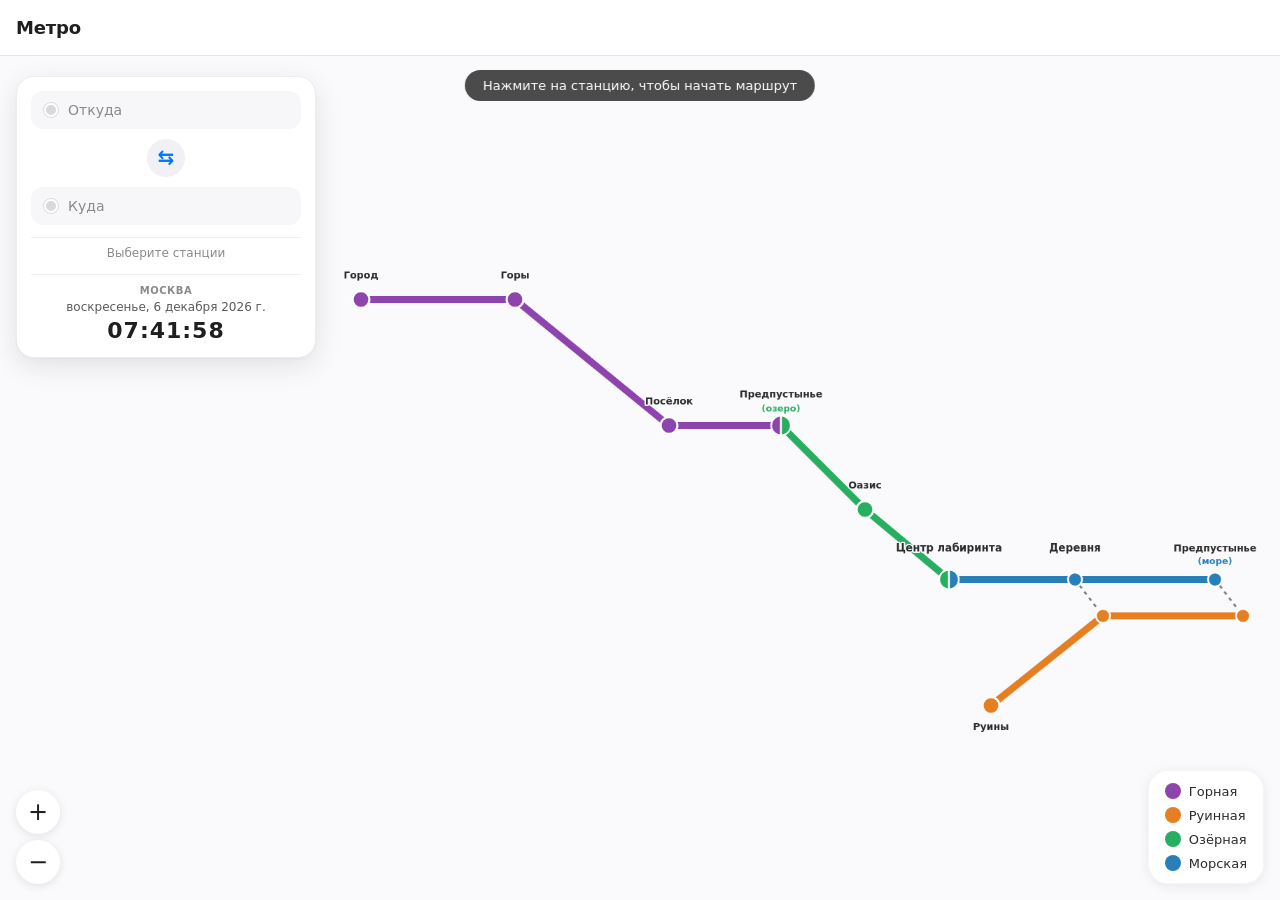
==== index.html @ f595ae78 "Rename metro.html to index.html" ====
<!DOCTYPE html>
<html lang="ru">
<head>
  <meta charset="UTF-8">
  <meta name="viewport" content="width=device-width, initial-scale=1.0, maximum-scale=1.0, user-scalable=no">
  <title>Метро — схема</title>
  <style>
    * {
      box-sizing: border-box;
      margin: 0;
      padding: 0;
      font-family: system-ui, -apple-system, 'Segoe UI', Roboto, 'Helvetica Neue', sans-serif;
    }

    body {
      background: #f2f2f7;
      display: flex;
      justify-content: center;
      align-items: center;
      min-height: 100vh;
      overflow: hidden;
      touch-action: none;
    }

    .app-container {
      width: 100vw;
      height: 100vh;
      display: flex;
      flex-direction: column;
      background: #ffffff;
      position: relative;
      overflow: hidden;
    }

    .top-bar {
      display: flex;
      align-items: center;
      padding: 8px 16px;
      background: #ffffff;
      border-bottom: 1px solid #e5e5e5;
      z-index: 10;
      flex-shrink: 0;
      min-height: 56px;
    }

    .app-title {
      font-weight: 600;
      font-size: 18px;
      color: #1f1f1f;
      letter-spacing: -0.2px;
    }

    .route-panel {
      position: absolute;
      background: #ffffff;
      border: 1px solid #ececf1;
      border-radius: 18px;
      padding: 14px;
      box-shadow: 0 8px 28px rgba(0, 0, 0, 0.1), 0 1px 3px rgba(0, 0, 0, 0.04);
      z-index: 25;
      display: flex;
      flex-direction: column;
      gap: 10px;
      max-height: calc(100vh - 92px);
      overflow-y: auto;
    }

    @media (min-width: 701px) {
      .route-panel {
        top: 76px;
        left: 16px;
        width: 300px;
      }
    }

    @media (max-width: 700px) {
      .route-panel {
        left: 12px;
        right: 12px;
        bottom: 12px;
        width: auto;
        max-height: 65vh;
      }
    }

    .route-field {
      position: relative;
    }

    .route-field-btn {
      width: 100%;
      display: flex;
      align-items: center;
      gap: 10px;
      background: #f7f7fa;
      border: 1.5px solid transparent;
      border-radius: 12px;
      padding: 10px 38px 10px 12px;
      font-size: 14px;
      font-weight: 500;
      color: #1f1f1f;
      cursor: pointer;
      transition: background 0.15s, border-color 0.15s;
      text-align: left;
      font-family: inherit;
      position: relative;
    }

    .route-field-btn:hover {
      background: #f0f0f5;
    }

    .route-field-btn.open {
      border-color: #0077ff;
      background: #ffffff;
    }

    .field-marker {
      width: 14px;
      height: 14px;
      border-radius: 50%;
      flex-shrink: 0;
      border: 2px solid white;
      box-shadow: 0 0 0 1px rgba(0, 0, 0, 0.1);
      transition: background 0.15s;
    }

    .field-marker.empty {
      background: #d8d8dd !important;
    }

    .field-label {
      flex: 1;
      white-space: nowrap;
      overflow: hidden;
      text-overflow: ellipsis;
    }

    .field-label.placeholder {
      color: #8a8a8e;
      font-weight: 400;
    }

    .clear-field-btn {
      position: absolute;
      right: 8px;
      top: 50%;
      transform: translateY(-50%);
      width: 22px;
      height: 22px;
      border-radius: 50%;
      border: none;
      background: rgba(0, 0, 0, 0.06);
      color: #5a5a5e;
      font-size: 14px;
      line-height: 1;
      cursor: pointer;
      display: none;
      align-items: center;
      justify-content: center;
      transition: background 0.15s, color 0.15s;
      font-family: inherit;
      padding: 0;
      font-weight: 500;
    }

    .clear-field-btn.visible {
      display: flex;
    }

    .clear-field-btn:hover {
      background: rgba(0, 0, 0, 0.12);
      color: #1f1f1f;
    }

    .dropdown {
      position: absolute;
      top: calc(100% + 6px);
      left: 0;
      right: 0;
      background: #ffffff;
      border-radius: 14px;
      box-shadow: 0 12px 32px rgba(0, 0, 0, 0.14), 0 2px 6px rgba(0, 0, 0, 0.06);
      border: 1px solid #ececf1;
      max-height: 280px;
      overflow-y: auto;
      z-index: 100;
      padding: 6px;
      display: none;
      animation: dropdownIn 0.15s ease-out;
    }

    .dropdown.open {
      display: block;
    }

    @keyframes dropdownIn {
      from { opacity: 0; transform: translateY(-4px); }
      to   { opacity: 1; transform: translateY(0); }
    }

    .dropdown-item {
      display: flex;
      align-items: center;
      gap: 10px;
      padding: 9px 10px;
      border-radius: 9px;
      cursor: pointer;
      transition: background 0.1s;
      font-size: 14px;
      color: #1f1f1f;
      font-weight: 500;
    }

    .dropdown-item:hover,
    .dropdown-item.focused {
      background: #f0f0f5;
    }

    .dropdown-item.selected {
      background: rgba(0, 119, 255, 0.08);
      color: #0077ff;
    }

    .dropdown-item .item-lines {
      display: flex;
      gap: 3px;
      flex-shrink: 0;
    }

    .dropdown-item .line-dot {
      width: 10px;
      height: 10px;
      border-radius: 50%;
      border: 1.5px solid white;
      box-shadow: 0 0 0 1px rgba(0, 0, 0, 0.08);
    }

    .dropdown-item .item-name {
      flex: 1;
      white-space: nowrap;
      overflow: hidden;
      text-overflow: ellipsis;
    }

    .dropdown-item.disabled {
      opacity: 0.4;
      cursor: not-allowed;
    }

    .dropdown::-webkit-scrollbar {
      width: 6px;
    }
    .dropdown::-webkit-scrollbar-thumb {
      background: #d8d8dd;
      border-radius: 3px;
    }

    .swap-btn {
      align-self: center;
      width: 38px;
      height: 38px;
      border-radius: 50%;
      border: none;
      background: #f0f0f5;
      color: #0077ff;
      font-size: 20px;
      font-weight: 700;
      cursor: pointer;
      display: flex;
      align-items: center;
      justify-content: center;
      transition: background 0.15s, transform 0.2s;
      font-family: inherit;
      line-height: 1;
      padding-bottom: 2px;
    }

    .swap-btn:hover {
      background: #e5e5ec;
    }

    .swap-btn:active {
      transform: rotate(180deg);
    }

    .route-summary {
      font-size: 12px;
      color: #8a8a8e;
      text-align: center;
      padding-top: 8px;
      border-top: 1px solid #f0f0f0;
      margin-top: 2px;
      font-weight: 500;
    }

    .moscow-time {
      margin-top: 4px;
      padding-top: 10px;
      border-top: 1px solid #f0f0f0;
      display: flex;
      flex-direction: column;
      gap: 4px;
      text-align: center;
    }

    .moscow-time-label {
      font-size: 10px;
      color: #8a8a8e;
      text-transform: uppercase;
      letter-spacing: 0.5px;
      font-weight: 600;
    }

    .moscow-time-date {
      font-size: 12px;
      color: #5a5a5e;
      font-weight: 500;
    }

    .moscow-time-clock {
      font-size: 22px;
      font-weight: 700;
      color: #1f1f1f;
      font-variant-numeric: tabular-nums;
      letter-spacing: 1px;
      font-feature-settings: "tnum";
    }

    .route-timing {
      margin-top: 4px;
      padding-top: 10px;
      border-top: 1px solid #f0f0f0;
      display: none;
      flex-direction: column;
      gap: 8px;
    }

    .route-timing.visible {
      display: flex;
    }

    .timing-row {
      display: flex;
      justify-content: space-between;
      align-items: baseline;
      gap: 8px;
    }

    .timing-label {
      font-size: 11px;
      color: #8a8a8e;
      font-weight: 600;
      text-transform: uppercase;
      letter-spacing: 0.3px;
      flex-shrink: 0;
    }

    .timing-value {
      font-size: 16px;
      font-weight: 700;
      color: #1f1f1f;
      font-variant-numeric: tabular-nums;
      text-align: right;
    }

    .timing-value .day-badge {
      display: inline-block;
      font-size: 11px;
      font-weight: 700;
      color: #0077ff;
      background: rgba(0, 119, 255, 0.1);
      border-radius: 6px;
      padding: 1px 5px;
      margin-right: 5px;
      text-transform: uppercase;
      letter-spacing: 0.3px;
      vertical-align: 2px;
    }

    .timing-durations {
      display: flex;
      gap: 6px;
      margin-top: 2px;
    }

    .timing-duration {
      flex: 1;
      font-size: 12px;
      font-weight: 700;
      color: #0077ff;
      text-align: center;
      padding: 7px 6px;
      background: rgba(0, 119, 255, 0.08);
      border-radius: 10px;
      line-height: 1.2;
    }

    .timing-duration .duration-label {
      display: block;
      font-size: 9px;
      font-weight: 600;
      color: #5a5a5e;
      text-transform: uppercase;
      letter-spacing: 0.3px;
      margin-bottom: 2px;
    }

    .timing-duration.wait {
      background: rgba(230, 126, 34, 0.1);
      color: #d35400;
    }

    .timing-note {
      font-size: 11px;
      color: #8a8a8e;
      text-align: center;
      line-height: 1.4;
    }

    .timing-note.warn {
      color: #c0392b;
    }

    /* ================= ДЕТАЛИ МАРШРУТА ================= */
    .route-details {
      margin-top: 6px;
      border-top: 1px solid #f0f0f0;
      padding-top: 8px;
    }

    .route-details-toggle {
      width: 100%;
      background: none;
      border: none;
      display: flex;
      justify-content: space-between;
      align-items: center;
      padding: 6px 2px;
      font-size: 12px;
      font-weight: 600;
      color: #0077ff;
      cursor: pointer;
      font-family: inherit;
      transition: color 0.15s;
    }

    .route-details-toggle:hover {
      color: #0056b3;
    }

    .route-details-toggle .details-arrow {
      font-size: 10px;
      transition: transform 0.2s;
      color: #8a8a8e;
    }

    .route-details.open .route-details-toggle .details-arrow {
      transform: rotate(180deg);
    }

    .route-details-body {
      display: none;
      flex-direction: column;
      gap: 0;
      padding: 8px 0 2px 0;
    }

    .route-details.open .route-details-body {
      display: flex;
    }

    .detail-stop {
      display: flex;
      align-items: flex-start;
      gap: 10px;
      padding: 8px 0;
      position: relative;
    }

    .detail-stop:not(:last-child)::before {
      content: '';
      position: absolute;
      left: 10px;
      top: 28px;
      bottom: -8px;
      width: 3px;
      background: #e5e5e5;
      border-radius: 2px;
    }

    .detail-stop.seg-purple:not(:last-child)::before { background: #8e44ad; }
    .detail-stop.seg-orange:not(:last-child)::before { background: #e67e22; }
    .detail-stop.seg-green:not(:last-child)::before  { background: #27ae60; }
    .detail-stop.seg-blue:not(:last-child)::before   { background: #2980b9; }

    .detail-dot {
      width: 22px;
      height: 22px;
      border-radius: 50%;
      flex-shrink: 0;
      background: #ffffff;
      border: 4px solid #8a8a8e;
      box-sizing: border-box;
      z-index: 1;
      position: relative;
    }

    .detail-stop.kind-start .detail-dot {
      border-color: var(--dot-color);
      box-shadow: 0 0 0 3px color-mix(in srgb, var(--dot-color) 20%, transparent);
    }

    .detail-stop.kind-end .detail-dot {
      border-color: var(--dot-color);
      box-shadow: 0 0 0 3px color-mix(in srgb, var(--dot-color) 20%, transparent);
    }

    .detail-stop.kind-transfer .detail-dot {
      border: none;
      background: linear-gradient(
        to bottom,
        var(--top-color) 0%,
        var(--top-color) 50%,
        var(--bottom-color) 50%,
        var(--bottom-color) 100%
      );
      box-shadow: 0 0 0 2px #ffffff, 0 0 0 3px rgba(0, 0, 0, 0.08);
    }

    .detail-content {
      flex: 1;
      min-width: 0;
      padding-top: 1px;
    }

    .detail-station-name {
      font-size: 13px;
      font-weight: 700;
      color: #1f1f1f;
      margin-bottom: 2px;
      line-height: 1.2;
    }

    .detail-action {
      font-size: 11px;
      color: #5a5a5e;
      font-weight: 500;
      line-height: 1.3;
      margin-bottom: 2px;
    }

    .detail-action .line-dot-inline {
      display: inline-block;
      width: 8px;
      height: 8px;
      border-radius: 50%;
      vertical-align: middle;
      margin: 0 2px 1px 2px;
    }

    .detail-time {
      font-size: 12px;
      color: #0077ff;
      font-weight: 700;
      font-variant-numeric: tabular-nums;
      margin-top: 2px;
    }

    .detail-time .day-badge {
      display: inline-block;
      font-size: 10px;
      font-weight: 700;
      color: #0077ff;
      background: rgba(0, 119, 255, 0.1);
      border-radius: 5px;
      padding: 0px 4px;
      margin-right: 4px;
      text-transform: uppercase;
      letter-spacing: 0.3px;
      vertical-align: 1px;
    }

    .map-viewport {
      flex: 1;
      overflow: hidden;
      position: relative;
      background: #fafafc;
      cursor: grab;
      touch-action: none;
    }

    .map-viewport:active {
      cursor: grabbing;
    }

    .map-content {
      transform-origin: 0 0;
      will-change: transform;
      position: relative;
      width: 1500px;
      height: 950px;
    }

    svg {
      display: block;
      width: 100%;
      height: 100%;
      background: #fafafc;
    }

    #metroSvg.route-active .dim-target {
      opacity: 0.15;
      transition: opacity 0.25s ease;
    }

    #metroSvg.route-active .active {
      opacity: 1 !important;
      transition: opacity 0.25s ease;
    }

    .line-segment {
      transition: opacity 0.25s ease;
    }

    .station {
      cursor: pointer;
      transition: opacity 0.25s ease;
    }

    .station:hover .station-circle {
      filter: brightness(0.85) drop-shadow(0 0 4px rgba(0,0,0,0.3));
    }

    .station:hover .pill-half {
      filter: brightness(0.9) drop-shadow(0 0 4px rgba(0,0,0,0.3));
    }

    .station.selected .station-circle {
      filter: drop-shadow(0 0 5px rgba(0,0,0,0.5));
    }

    .station-label {
      font-size: 14px;
      font-weight: 600;
      fill: #2c2c2c;
      pointer-events: none;
      user-select: none;
      text-anchor: middle;
      paint-order: stroke;
      stroke: #fafafc;
      stroke-width: 4px;
      stroke-linecap: round;
      stroke-linejoin: round;
      font-family: system-ui, -apple-system, 'Segoe UI', Roboto, sans-serif;
      transition: opacity 0.25s ease;
    }

    .route-bubble {
      pointer-events: none;
      opacity: 0;
      transition: opacity 0.25s ease;
    }

    .route-bubble.visible {
      opacity: 1;
    }

    .route-bubble .bubble-body {
      fill: #1f1f1f;
      stroke: white;
      stroke-width: 2;
      filter: drop-shadow(0 2px 6px rgba(0,0,0,0.25));
    }

    .route-bubble .bubble-text {
      fill: #ffffff;
      font-size: 14px;
      font-weight: 600;
      text-anchor: middle;
      dominant-baseline: middle;
      font-family: system-ui, -apple-system, 'Segoe UI', Roboto, sans-serif;
      letter-spacing: 0.2px;
    }

    .legend {
      position: absolute;
      bottom: 16px;
      right: 16px;
      background: rgba(255, 255, 255, 0.94);
      backdrop-filter: blur(8px);
      padding: 12px 16px;
      border-radius: 20px;
      box-shadow: 0 2px 12px rgba(0, 0, 0, 0.08);
      display: flex;
      flex-direction: column;
      gap: 8px;
      font-size: 13px;
      z-index: 20;
      pointer-events: none;
      border: 1px solid rgba(0, 0, 0, 0.04);
    }

    @media (max-width: 700px) {
      .legend {
        bottom: 16px;
        right: 12px;
        font-size: 11px;
        padding: 10px 12px;
        opacity: 0.85;
      }
      .legend-dot { width: 12px; height: 12px; }
    }

    .legend-item {
      display: flex;
      align-items: center;
      gap: 8px;
      font-weight: 500;
      color: #2c2c2c;
    }

    .legend-dot {
      width: 16px;
      height: 16px;
      border-radius: 50%;
      flex-shrink: 0;
      box-shadow: 0 0 0 2px white;
    }

    .zoom-controls {
      position: absolute;
      bottom: 16px;
      left: 16px;
      display: flex;
      flex-direction: column;
      gap: 6px;
      z-index: 20;
    }

    @media (max-width: 700px) {
      .zoom-controls {
        bottom: 16px;
        left: 12px;
      }
    }

    .zoom-btn {
      width: 44px;
      height: 44px;
      border-radius: 50%;
      background: white;
      border: none;
      box-shadow: 0 2px 10px rgba(0, 0, 0, 0.1);
      font-size: 24px;
      font-weight: 300;
      color: #1f1f1f;
      display: flex;
      align-items: center;
      justify-content: center;
      cursor: pointer;
      transition: background 0.15s;
      user-select: none;
      line-height: 1;
    }

    .zoom-btn:hover { background: #f5f5f5; }
    .zoom-btn:active { background: #e8e8e8; }

    .hint {
      position: absolute;
      top: 70px;
      left: 50%;
      transform: translateX(-50%);
      background: rgba(0, 0, 0, 0.7);
      color: white;
      padding: 8px 18px;
      border-radius: 30px;
      font-size: 13px;
      z-index: 30;
      pointer-events: none;
      backdrop-filter: blur(4px);
      transition: opacity 0.4s;
      white-space: nowrap;
    }

    @media (max-width: 700px) {
      .app-title { font-size: 16px; }
      .zoom-btn { width: 40px; height: 40px; font-size: 22px; }
      .route-field-btn { font-size: 14px; padding: 11px 36px 11px 12px; }
    }
  </style>
</head>
<body>
<div class="app-container">
  <div class="top-bar">
    <div class="app-title">Метро</div>
  </div>

  <div class="map-viewport" id="viewport">
    <div class="map-content" id="mapContent">
      <svg viewBox="0 0 1500 950" preserveAspectRatio="xMidYMid meet" id="metroSvg">
        <rect width="1500" height="950" fill="#fafafc" class="dim-target" />

        <!-- ФИОЛЕТОВАЯ -->
        <line class="line-segment dim-target" data-line="purple" data-from="gorod" data-to="gory"
              id="seg-purple-gorod-gory" x1="180" y1="220" x2="400" y2="220"
              stroke="#8e44ad" stroke-width="10" stroke-linecap="round" />
        <line class="line-segment dim-target" data-line="purple" data-from="gory" data-to="poselok"
              id="seg-purple-gory-poselok" x1="400" y1="220" x2="620" y2="400"
              stroke="#8e44ad" stroke-width="10" stroke-linecap="round" />
        <line class="line-segment dim-target" data-line="purple" data-from="poselok" data-to="predpustynye_ozero"
              id="seg-purple-poselok-predpustynye_ozero" x1="620" y1="400" x2="780" y2="400"
              stroke="#8e44ad" stroke-width="10" stroke-linecap="round" />

        <!-- ЗЕЛЁНАЯ -->
        <line class="line-segment dim-target" data-line="green" data-from="predpustynye_ozero" data-to="oazis"
              id="seg-green-predpustynye_ozero-oazis" x1="780" y1="400" x2="900" y2="520"
              stroke="#27ae60" stroke-width="10" stroke-linecap="round" />
        <line class="line-segment dim-target" data-line="green" data-from="oazis" data-to="centr_labirinta"
              id="seg-green-oazis-centr_labirinta" x1="900" y1="520" x2="1020" y2="620"
              stroke="#27ae60" stroke-width="10" stroke-linecap="round" />

        <!-- СИНЯЯ -->
        <line class="line-segment dim-target" data-line="blue" data-from="centr_labirinta" data-to="derevnya"
              id="seg-blue-centr_labirinta-derevnya" x1="1020" y1="620" x2="1200" y2="620"
              stroke="#2980b9" stroke-width="10" stroke-linecap="round" />
        <line class="line-segment dim-target" data-line="blue" data-from="derevnya" data-to="predpustynye_more"
              id="seg-blue-derevnya-predpustynye_more" x1="1200" y1="620" x2="1400" y2="620"
              stroke="#2980b9" stroke-width="10" stroke-linecap="round" />

        <!-- ОРАНЖЕВАЯ -->
        <line class="line-segment dim-target" data-line="orange" data-from="predpustynye_more" data-to="derevnya"
              id="seg-orange-predpustynye_more-derevnya" x1="1440" y1="672" x2="1240" y2="672"
              stroke="#e67e22" stroke-width="10" stroke-linecap="round" />
        <line class="line-segment dim-target" data-line="orange" data-from="derevnya" data-to="ruiny"
              id="seg-orange-derevnya-ruiny" x1="1240" y1="672" x2="1080" y2="800"
              stroke="#e67e22" stroke-width="10" stroke-linecap="round" />

        <line id="transfer-more" class="dim-target" x1="1400" y1="620" x2="1440" y2="672"
              stroke="#7f7f8a" stroke-width="3" stroke-dasharray="5 6" />
        <line id="transfer-derevnya" class="dim-target" x1="1200" y1="620" x2="1240" y2="672"
              stroke="#7f7f8a" stroke-width="3" stroke-dasharray="5 6" />

        <!-- СТАНЦИИ -->
        <g class="station dim-target" data-id="gorod" data-name="Город" data-lines="purple">
          <circle cx="180" cy="220" r="12" fill="#8e44ad" stroke="white" stroke-width="3" class="station-circle" />
          <text x="180" y="190" class="station-label">Город</text>
        </g>
        <g class="station dim-target" data-id="gory" data-name="Горы" data-lines="purple">
          <circle cx="400" cy="220" r="12" fill="#8e44ad" stroke="white" stroke-width="3" class="station-circle" />
          <text x="400" y="190" class="station-label">Горы</text>
        </g>
        <g class="station dim-target" data-id="poselok" data-name="Посёлок" data-lines="purple">
          <circle cx="620" cy="400" r="12" fill="#8e44ad" stroke="white" stroke-width="3" class="station-circle" />
          <text x="620" y="370" class="station-label">Посёлок</text>
        </g>
        <g class="station dim-target" data-id="oazis" data-name="Оазис" data-lines="green">
          <circle cx="900" cy="520" r="12" fill="#27ae60" stroke="white" stroke-width="3" class="station-circle" />
          <text x="900" y="490" class="station-label">Оазис</text>
        </g>
        <g class="station dim-target" data-id="ruiny" data-name="Руины" data-lines="orange">
          <circle cx="1080" cy="800" r="12" fill="#e67e22" stroke="white" stroke-width="3" class="station-circle" />
          <text x="1080" y="835" class="station-label">Руины</text>
        </g>

        <g class="station dim-target" data-id="predpustynye_more" data-name="Предпустынье (море)" data-lines="orange,blue">
          <circle cx="1400" cy="620" r="10" fill="#2980b9" stroke="white" stroke-width="2.5" class="station-circle" />
          <circle cx="1440" cy="672" r="10" fill="#e67e22" stroke="white" stroke-width="2.5" class="station-circle" />
          <text x="1400" y="580" class="station-label" style="font-weight:700; font-size:14px;">Предпустынье</text>
          <text x="1400" y="598" class="station-label" style="font-weight:700; font-size:13px; fill:#2980b9;">(море)</text>
        </g>

        <g class="station dim-target" data-id="derevnya" data-name="Деревня" data-lines="orange,blue">
          <circle cx="1200" cy="620" r="10" fill="#2980b9" stroke="white" stroke-width="2.5" class="station-circle" />
          <circle cx="1240" cy="672" r="10" fill="#e67e22" stroke="white" stroke-width="2.5" class="station-circle" />
          <text x="1200" y="580" class="station-label" style="font-weight:700; font-size:15px;">Деревня</text>
        </g>

        <g class="station dim-target" data-id="predpustynye_ozero" data-name="Предпустынье (озеро)" data-lines="purple,green">
          <path d="M 780,386 A 14,14 0 0 0 780,414 Z"
                fill="#8e44ad" stroke="white" stroke-width="2.5" class="pill-half" stroke-linejoin="round" />
          <path d="M 780,386 A 14,14 0 0 1 780,414 Z"
                fill="#27ae60" stroke="white" stroke-width="2.5" class="pill-half" stroke-linejoin="round" />
          <line x1="780" y1="386" x2="780" y2="414" stroke="white" stroke-width="2" />
          <text x="780" y="360" class="station-label" style="font-weight:700; font-size:14px;">Предпустынье</text>
          <text x="780" y="380" class="station-label" style="font-weight:700; font-size:13px; fill:#27ae60;">(озеро)</text>
        </g>

        <g class="station dim-target" data-id="centr_labirinta" data-name="Центр лабиринта" data-lines="green,blue">
          <path d="M 1020,606 A 14,14 0 0 0 1020,634 Z"
                fill="#27ae60" stroke="white" stroke-width="2.5" class="pill-half" stroke-linejoin="round" />
          <path d="M 1020,606 A 14,14 0 0 1 1020,634 Z"
                fill="#2980b9" stroke="white" stroke-width="2.5" class="pill-half" stroke-linejoin="round" />
          <line x1="1020" y1="606" x2="1020" y2="634" stroke="white" stroke-width="2" />
          <text x="1020" y="580" class="station-label" style="font-weight:700; font-size:15px;">Центр лабиринта</text>
        </g>

        <g id="bubbleLayer"></g>
      </svg>
    </div>
  </div>

  <div class="route-panel" id="routePanel">
    <div class="route-field">
      <button type="button" class="route-field-btn" id="fromBtn">
        <span class="field-marker empty" id="fromMarker"></span>
        <span class="field-label placeholder" id="fromLabel">Откуда</span>
      </button>
      <button class="clear-field-btn" id="fromClear" aria-label="Очистить">×</button>
      <div class="dropdown" id="fromDropdown"></div>
    </div>

    <button class="swap-btn" id="swapBtn" title="Поменять направление">⇆</button>

    <div class="route-field">
      <button type="button" class="route-field-btn" id="toBtn">
        <span class="field-marker empty" id="toMarker"></span>
        <span class="field-label placeholder" id="toLabel">Куда</span>
      </button>
      <button class="clear-field-btn" id="toClear" aria-label="Очистить">×</button>
      <div class="dropdown" id="toDropdown"></div>
    </div>

    <div class="route-summary" id="routeSummary">Выберите станции</div>

    <div class="moscow-time" id="moscowTime">
      <div class="moscow-time-label">Москва</div>
      <div class="moscow-time-date" id="moscowDate">—</div>
      <div class="moscow-time-clock" id="moscowClock">--:--:--</div>
    </div>

    <div class="route-timing" id="routeTiming">
      <div class="timing-row">
        <span class="timing-label">Отправление</span>
        <span class="timing-value" id="departureTime">—</span>
      </div>
      <div class="timing-row">
        <span class="timing-label">Прибытие</span>
        <span class="timing-value" id="arrivalTime">—</span>
      </div>
      <div class="timing-durations">
        <div class="timing-duration wait" id="waitDuration">
          <span class="duration-label">До отправления</span>
          —
        </div>
        <div class="timing-duration" id="routeDuration">
          <span class="duration-label">В пути</span>
          —
        </div>
      </div>
      <div class="timing-note" id="timingNote"></div>

      <div class="route-details" id="routeDetails">
        <button type="button" class="route-details-toggle" id="routeDetailsToggle">
          <span>Детали маршрута</span>
          <span class="details-arrow">▼</span>
        </button>
        <div class="route-details-body" id="routeDetailsBody"></div>
      </div>
    </div>
  </div>

  <div class="legend">
    <div class="legend-item"><span class="legend-dot" style="background:#8e44ad;"></span> Горная</div>
    <div class="legend-item"><span class="legend-dot" style="background:#e67e22;"></span> Руинная</div>
    <div class="legend-item"><span class="legend-dot" style="background:#27ae60;"></span> Озёрная</div>
    <div class="legend-item"><span class="legend-dot" style="background:#2980b9;"></span> Морская</div>
  </div>

  <div class="zoom-controls">
    <button class="zoom-btn" id="zoomIn">+</button>
    <button class="zoom-btn" id="zoomOut">−</button>
  </div>

  <div class="hint" id="hint">Нажмите на станцию, чтобы начать маршрут</div>
</div>

<script>
  (function() {
    const stationsData = [
      { id: 'gorod',               name: 'Город',                 x: 180,  y: 220, lines: ['purple'] },
      { id: 'gory',                name: 'Горы',                  x: 400,  y: 220, lines: ['purple'] },
      { id: 'poselok',             name: 'Посёлок',               x: 620,  y: 400, lines: ['purple'] },
      { id: 'predpustynye_ozero',  name: 'Предпустынье (озеро)',  x: 780,  y: 400, lines: ['purple', 'green'] },
      { id: 'predpustynye_more',   name: 'Предпустынье (море)',   x: 1400, y: 646, lines: ['orange', 'blue'] },
      { id: 'derevnya',            name: 'Деревня',               x: 1200, y: 646, lines: ['orange', 'blue'] },
      { id: 'ruiny',               name: 'Руины',                 x: 1080, y: 800, lines: ['orange'] },
      { id: 'oazis',               name: 'Оазис',                 x: 900,  y: 520, lines: ['green'] },
      { id: 'centr_labirinta',     name: 'Центр лабиринта',       x: 1020, y: 620, lines: ['green', 'blue'] }
    ];

    const LINE_COLORS = {
      purple: '#8e44ad',
      orange: '#e67e22',
      green:  '#27ae60',
      blue:   '#2980b9'
    };

    const LINE_NAMES = {
      purple: { accusative: 'Горную', genitive: 'Горной', nominative: 'Горная' },
      orange: { accusative: 'Руинную', genitive: 'Руинной', nominative: 'Руинная' },
      green:  { accusative: 'Озёрную', genitive: 'Озёрной', nominative: 'Озёрная' },
      blue:   { accusative: 'Морскую', genitive: 'Морской', nominative: 'Морская' }
    };

    const lines = {
      purple: ['gorod', 'gory', 'poselok', 'predpustynye_ozero'],
      orange: ['predpustynye_more', 'derevnya', 'ruiny'],
      green:  ['predpustynye_ozero', 'oazis', 'centr_labirinta'],
      blue:   ['centr_labirinta', 'derevnya', 'predpustynye_more']
    };

    const graph = {};
    stationsData.forEach(s => { graph[s.id] = new Set(); });
    for (const line in lines) {
      const seq = lines[line];
      for (let i = 0; i < seq.length - 1; i++) {
        graph[seq[i]].add(seq[i+1]);
        graph[seq[i+1]].add(seq[i]);
      }
    }

    function hhmmToMinutes(hhmm) {
      const [h, m] = hhmm.split(':').map(Number);
      return h * 60 + m;
    }

    const DAY_NAMES_FULL = ['Понедельник', 'Вторник', 'Среда', 'Четверг', 'Пятница', 'Суббота', 'Воскресенье'];
    const DAY_NAMES_SHORT = ['Пн', 'Вт', 'Ср', 'Чт', 'Пт', 'Сб', 'Вс'];

    const purpleTrips = [
      { line: 'purple', days: null, stops: [
        { station: 'gorod', arrive: null, depart: hhmmToMinutes('08:00') },
        { station: 'gory', arrive: hhmmToMinutes('08:45'), depart: hhmmToMinutes('09:15') },
        { station: 'poselok', arrive: hhmmToMinutes('10:00'), depart: hhmmToMinutes('10:15') },
        { station: 'predpustynye_ozero', arrive: hhmmToMinutes('11:00'), depart: null }
      ]},
      { line: 'purple', days: null, stops: [
        { station: 'gorod', arrive: null, depart: hhmmToMinutes('16:00') },
        { station: 'gory', arrive: hhmmToMinutes('16:45'), depart: hhmmToMinutes('17:15') },
        { station: 'poselok', arrive: hhmmToMinutes('18:00'), depart: hhmmToMinutes('18:15') },
        { station: 'predpustynye_ozero', arrive: hhmmToMinutes('19:00'), depart: null }
      ]},
      { line: 'purple', days: null, stops: [
        { station: 'predpustynye_ozero', arrive: null, depart: hhmmToMinutes('12:00') },
        { station: 'poselok', arrive: hhmmToMinutes('12:45'), depart: hhmmToMinutes('13:00') },
        { station: 'gory', arrive: hhmmToMinutes('13:45'), depart: hhmmToMinutes('14:15') },
        { station: 'gorod', arrive: hhmmToMinutes('15:00'), depart: null }
      ]},
      { line: 'purple', days: null, stops: [
        { station: 'predpustynye_ozero', arrive: null, depart: hhmmToMinutes('20:00') },
        { station: 'poselok', arrive: hhmmToMinutes('20:45'), depart: hhmmToMinutes('21:00') },
        { station: 'gory', arrive: hhmmToMinutes('21:45'), depart: hhmmToMinutes('22:15') },
        { station: 'gorod', arrive: hhmmToMinutes('23:00'), depart: null }
      ]}
    ];

    const orangeTrips = [
      { line: 'orange', days: null, stops: [
        { station: 'predpustynye_more', arrive: null, depart: hhmmToMinutes('08:00') },
        { station: 'derevnya', arrive: hhmmToMinutes('10:00'), depart: hhmmToMinutes('11:00') },
        { station: 'ruiny', arrive: hhmmToMinutes('12:00'), depart: null }
      ]},
      { line: 'orange', days: null, stops: [
        { station: 'predpustynye_more', arrive: null, depart: hhmmToMinutes('17:00') },
        { station: 'derevnya', arrive: hhmmToMinutes('19:00'), depart: hhmmToMinutes('20:00') },
        { station: 'ruiny', arrive: hhmmToMinutes('21:00'), depart: null }
      ]},
      { line: 'orange', days: null, stops: [
        { station: 'ruiny', arrive: null, depart: hhmmToMinutes('12:10') },
        { station: 'derevnya', arrive: hhmmToMinutes('13:10'), depart: hhmmToMinutes('14:10') },
        { station: 'predpustynye_more', arrive: hhmmToMinutes('16:10'), depart: null }
      ]},
      { line: 'orange', days: null, stops: [
        { station: 'ruiny', arrive: null, depart: hhmmToMinutes('21:10') },
        { station: 'derevnya', arrive: hhmmToMinutes('22:10'), depart: hhmmToMinutes('23:10') },
        { station: 'predpustynye_more', arrive: hhmmToMinutes('01:10') + 1440, depart: null }
      ]}
    ];

    const greenTrips = [
      { line: 'green', days: [0, 2, 4], stops: [
        { station: 'predpustynye_ozero', arrive: null, depart: hhmmToMinutes('06:00') },
        { station: 'oazis', arrive: hhmmToMinutes('08:00'), depart: hhmmToMinutes('09:00') },
        { station: 'centr_labirinta', arrive: hhmmToMinutes('18:00'), depart: null }
      ]},
      { line: 'green', days: [1, 3, 5], stops: [
        { station: 'centr_labirinta', arrive: null, depart: hhmmToMinutes('03:30') },
        { station: 'oazis', arrive: hhmmToMinutes('12:30'), depart: hhmmToMinutes('13:30') },
        { station: 'predpustynye_ozero', arrive: hhmmToMinutes('15:30'), depart: null }
      ]}
    ];

    const blueTrips = [
      { line: 'blue', days: [0, 2, 4], stops: [
        { station: 'predpustynye_more', arrive: null, depart: hhmmToMinutes('06:00') },
        { station: 'derevnya', arrive: hhmmToMinutes('08:00'), depart: hhmmToMinutes('09:00') },
        { station: 'centr_labirinta', arrive: hhmmToMinutes('18:00'), depart: null }
      ]},
      { line: 'blue', days: [1, 3, 5], stops: [
        { station: 'centr_labirinta', arrive: null, depart: hhmmToMinutes('03:30') },
        { station: 'derevnya', arrive: hhmmToMinutes('12:30'), depart: hhmmToMinutes('13:30') },
        { station: 'predpustynye_more', arrive: hhmmToMinutes('15:30'), depart: null }
      ]}
    ];

    const allTrips = [...purpleTrips, ...orangeTrips, ...greenTrips, ...blueTrips];

    function getMoscowNow() {
      const now = new Date();
      const parts = new Intl.DateTimeFormat('ru-RU', {
        timeZone: 'Europe/Moscow',
        weekday: 'short',
        hour: '2-digit', minute: '2-digit', second: '2-digit', hour12: false
      }).formatToParts(now);
      const map = {};
      parts.forEach(p => { map[p.type] = p.value; });
      const wdMap = { 'пн': 0, 'вт': 1, 'ср': 2, 'чт': 3, 'пт': 4, 'сб': 5, 'вс': 6 };
      const shiftedDay = wdMap[map.weekday] ?? 0;
      const h = parseInt(map.hour, 10);
      const m = parseInt(map.minute, 10);
      const s = parseInt(map.second, 10);
      const minutesFromMidnight = h * 60 + m + s / 60;
      const absoluteMinutes = shiftedDay * 1440 + minutesFromMidnight;
      return { shiftedDay, minutesFromMidnight, absoluteMinutes, rawDate: now };
    }

    function tripWorksOnDay(trip, shiftedDay) {
      if (!trip.days) return true;
      return trip.days.includes(shiftedDay);
    }

    function findTrip(lineName, startStation, endStation, afterAbsoluteMinutes) {
      let best = null;

      for (const trip of allTrips) {
        if (trip.line !== lineName) continue;

        const startIdx = trip.stops.findIndex(s => s.station === startStation);
        const endIdx = trip.stops.findIndex(s => s.station === endStation);
        if (startIdx === -1 || endIdx === -1 || endIdx <= startIdx) continue;

        const startStop = trip.stops[startIdx];
        const endStop = trip.stops[endIdx];
        if (startStop.depart == null || endStop.arrive == null) continue;

        let travelTime = 0;
        for (let i = startIdx; i < endIdx; i++) {
          const cur = trip.stops[i];
          const nxt = trip.stops[i + 1];
          let delta;
          if (cur.depart == null) {
            delta = 0;
          } else {
            delta = nxt.arrive - cur.depart;
          }
          if (delta < 0) delta += 1440;
          travelTime += delta;
          if (i + 1 < endIdx && nxt.depart != null) {
            let wait = nxt.depart - nxt.arrive;
            if (wait < 0) wait += 1440;
            travelTime += wait;
          }
        }

        const startDepartMin = startStop.depart;
        const shiftedDay = Math.floor(afterAbsoluteMinutes / 1440);

        for (let dayOffset = 0; dayOffset <= 30; dayOffset++) {
          const candShifted = shiftedDay + dayOffset;
          const candDayShifted = ((candShifted % 7) + 7) % 7;
          if (!tripWorksOnDay(trip, candDayShifted)) continue;

          const candDepartAbs = candShifted * 1440 + startDepartMin;
          if (candDepartAbs < afterAbsoluteMinutes - 0.001) continue;

          const candArriveAbs = candDepartAbs + travelTime;

          if (!best || candDepartAbs < best.boardingTime) {
            best = {
              boardingTime: candDepartAbs,
              arrivalTime: candArriveAbs,
              trip
            };
          }
          break;
        }
      }

      return best;
    }

    function findAllPaths(startId, endId) {
      const paths = [];
      const visited = new Set();

      function getConnectingLines(a, b) {
        const result = [];
        for (const lineName in lines) {
          const seq = lines[lineName];
          for (let j = 0; j < seq.length - 1; j++) {
            if ((seq[j] === a && seq[j+1] === b) || (seq[j] === b && seq[j+1] === a)) {
              result.push(lineName);
              break;
            }
          }
        }
        return result;
      }

      function dfs(current, path) {
        if (current === endId) {
          paths.push([...path]);
          return;
        }
        visited.add(current);
        for (const nb of graph[current]) {
          if (visited.has(nb)) continue;

          const connecting = getConnectingLines(current, nb);

          for (const lineName of connecting) {
            path.push({ from: current, to: nb, line: lineName });
            dfs(nb, path);
            path.pop();
          }
        }
        visited.delete(current);
      }

      dfs(startId, []);
      return paths;
    }

    function simulateTrip(steps, nowAbs) {
      if (!steps || steps.length === 0) return null;

      let currentAbs = nowAbs;
      const segments = [];

      for (const step of steps) {
        const tripInfo = findTrip(step.line, step.from, step.to, currentAbs);
        if (!tripInfo) return null;

        segments.push({
          line: step.line,
          from: step.from,
          to: step.to,
          boardingTime: tripInfo.boardingTime,
          arrivalTime: tripInfo.arrivalTime
        });

        currentAbs = tripInfo.arrivalTime;
      }

      const stationPath = [steps[0].from];
      for (const step of steps) stationPath.push(step.to);

      return {
        path: stationPath,
        steps: steps,
        departAbs: segments[0].boardingTime,
        arriveAbs: segments[segments.length - 1].arrivalTime,
        segments
      };
    }

    function findBestRoute(startId, endId, nowAbs) {
      const allPaths = findAllPaths(startId, endId);

      if (allPaths.length === 0) {
        return { noPath: true };
      }

      let best = null;
      let bestTransfers = Infinity;

      for (const steps of allPaths) {
        const result = simulateTrip(steps, nowAbs);
        if (!result) continue;

        let transfers = 0;
        for (let i = 0; i < result.segments.length - 1; i++) {
          if (result.segments[i].line !== result.segments[i + 1].line) {
            transfers++;
          }
        }

        if (transfers < bestTransfers ||
            (transfers === bestTransfers && (!best || result.arriveAbs < best.arriveAbs))) {
          best = result;
          bestTransfers = transfers;
        }
      }

      if (!best) {
        return { noConnection: true };
      }

      return best;
    }

    function formatAbsTimeWithDay(absMinutes, todayShiftedDay) {
      const shifted = Math.floor(absMinutes / 1440);
      const minutesInDay = ((absMinutes % 1440) + 1440) % 1440;
      const h = Math.floor(minutesInDay / 60);
      const m = Math.round(minutesInDay % 60);
      const timeStr = String(h).padStart(2, '0') + ':' + String(m).padStart(2, '0');

      const absShifted = ((shifted % 7) + 7) % 7;
      const isToday = absShifted === todayShiftedDay;

      return {
        time: timeStr,
        dayShort: DAY_NAMES_SHORT[absShifted],
        dayFull: DAY_NAMES_FULL[absShifted],
        isToday
      };
    }

    function formatDuration(mins) {
      mins = Math.max(0, Math.round(mins));
      if (mins < 1) return 'меньше минуты';
      if (mins < 60) return mins + ' мин';
      const h = Math.floor(mins / 60);
      const m = mins % 60;
      if (m === 0) return h + ' ч';
      return h + ' ч ' + m + ' мин';
    }

    const viewport = document.getElementById('viewport');
    const mapContent = document.getElementById('mapContent');
    let scale = 1, translateX = 0, translateY = 0;

    function initTransform() {
      const vw = viewport.clientWidth, vh = viewport.clientHeight;
      if (vw < 700) {
        scale = 0.4; translateX = 10; translateY = 60;
      } else {
        scale = 0.7;
        translateX = (vw - 1500 * scale) / 2 + 120;
        translateY = (vh - 950 * scale) / 2;
      }
      updateTransform();
    }
    function updateTransform() {
      mapContent.style.transform = `translate(${translateX}px, ${translateY}px) scale(${scale})`;
    }

    let isDragging = false, startX, startY, startTranslateX, startTranslateY;
    function onPointerDown(e) {
      if (e.target.closest('.station')) return;
      isDragging = true;
      const cx = e.clientX ?? e.touches?.[0]?.clientX;
      const cy = e.clientY ?? e.touches?.[0]?.clientY;
      if (cx === undefined) return;
      startX = cx; startY = cy;
      startTranslateX = translateX; startTranslateY = translateY;
      viewport.style.cursor = 'grabbing';
      e.preventDefault();
    }
    function onPointerMove(e) {
      if (!isDragging) return;
      const cx = e.clientX ?? e.touches?.[0]?.clientX;
      const cy = e.clientY ?? e.touches?.[0]?.clientY;
      if (cx === undefined) return;
      translateX = startTranslateX + (cx - startX);
      translateY = startTranslateY + (cy - startY);
      updateTransform();
      e.preventDefault();
    }
    function onPointerUp() { isDragging = false; viewport.style.cursor = 'grab'; }

    viewport.addEventListener('mousedown', onPointerDown);
    window.addEventListener('mousemove', onPointerMove);
    window.addEventListener('mouseup', onPointerUp);
    viewport.addEventListener('touchstart', onPointerDown, { passive: false });
    window.addEventListener('touchmove', onPointerMove, { passive: false });
    window.addEventListener('touchend', onPointerUp);
    window.addEventListener('touchcancel', onPointerUp);

    viewport.addEventListener('wheel', (e) => {
      e.preventDefault();
      const delta = -e.deltaY;
      const zoomFactor = delta > 0 ? 1.1 : 0.9;
      const newScale = Math.min(3, Math.max(0.2, scale * zoomFactor));
      const rect = viewport.getBoundingClientRect();
      const mx = e.clientX - rect.left, my = e.clientY - rect.top;
      const sr = newScale / scale;
      translateX = mx - (mx - translateX) * sr;
      translateY = my - (my - translateY) * sr;
      scale = newScale;
      updateTransform();
    }, { passive: false });

    document.getElementById('zoomIn').addEventListener('click', () => {
      const ns = Math.min(3, scale * 1.2);
      const vw = viewport.clientWidth, vh = viewport.clientHeight;
      const sr = ns / scale;
      translateX = vw/2 - (vw/2 - translateX) * sr;
      translateY = vh/2 - (vh/2 - translateY) * sr;
      scale = ns; updateTransform();
    });
    document.getElementById('zoomOut').addEventListener('click', () => {
      const ns = Math.max(0.2, scale / 1.2);
      const vw = viewport.clientWidth, vh = viewport.clientHeight;
      const sr = ns / scale;
      translateX = vw/2 - (vw/2 - translateX) * sr;
      translateY = vh/2 - (vh/2 - translateY) * sr;
      scale = ns; updateTransform();
    });

    initTransform();

    const fromBtn = document.getElementById('fromBtn');
    const toBtn = document.getElementById('toBtn');
    const fromLabel = document.getElementById('fromLabel');
    const toLabel = document.getElementById('toLabel');
    const fromMarker = document.getElementById('fromMarker');
    const toMarker = document.getElementById('toMarker');
    const fromClear = document.getElementById('fromClear');
    const toClear = document.getElementById('toClear');
    const fromDropdown = document.getElementById('fromDropdown');
    const toDropdown = document.getElementById('toDropdown');
    const swapBtn = document.getElementById('swapBtn');
    const routeSummary = document.getElementById('routeSummary');
    const hint = document.getElementById('hint');

    const routeTiming = document.getElementById('routeTiming');
    const departureTimeEl = document.getElementById('departureTime');
    const arrivalTimeEl = document.getElementById('arrivalTime');
    const waitDurationEl = document.getElementById('waitDuration');
    const routeDurationEl = document.getElementById('routeDuration');
    const timingNoteEl = document.getElementById('timingNote');

    const routeDetailsToggle = document.getElementById('routeDetailsToggle');
    const routeDetailsBox = document.getElementById('routeDetails');
    const routeDetailsBody = document.getElementById('routeDetailsBody');

    const sortedStations = [...stationsData].sort((a, b) =>
      a.name.localeCompare(b.name, 'ru')
    );

    setTimeout(() => { hint.style.opacity = '0'; }, 4000);

    let startId = null;
    let endId = null;

    const svgEl = document.getElementById('metroSvg');
    const bubbleLayer = document.getElementById('bubbleLayer');

    function createBubble(x, y, label, offsetY) {
      const g = document.createElementNS('http://www.w3.org/2000/svg', 'g');
      g.setAttribute('class', 'route-bubble visible');

      const textWidth = label.length * 9 + 20;
      const bubbleW = Math.max(64, textWidth);
      const bubbleH = 26;
      const bubbleX = x - bubbleW / 2;
      const bubbleY = y + offsetY;

      const tipHeight = 8;
      const tipWidth = 12;
      const tipX = x;
      const tipTopY = y + offsetY - tipHeight;

      const tip = document.createElementNS('http://www.w3.org/2000/svg', 'polygon');
      tip.setAttribute('points',
        `${tipX - tipWidth/2},${bubbleY + 1} ` +
        `${tipX + tipWidth/2},${bubbleY + 1} ` +
        `${tipX},${tipTopY}`
      );
      tip.setAttribute('class', 'bubble-body');
      g.appendChild(tip);

      const body = document.createElementNS('http://www.w3.org/2000/svg', 'rect');
      body.setAttribute('x', bubbleX);
      body.setAttribute('y', bubbleY);
      body.setAttribute('width', bubbleW);
      body.setAttribute('height', bubbleH);
      body.setAttribute('rx', 8);
      body.setAttribute('ry', 8);
      body.setAttribute('class', 'bubble-body');
      g.appendChild(body);

      const text = document.createElementNS('http://www.w3.org/2000/svg', 'text');
      text.setAttribute('x', x);
      text.setAttribute('y', bubbleY + bubbleH / 2 + 1);
      text.setAttribute('class', 'bubble-text');
      text.textContent = label;
      g.appendChild(text);

      return g;
    }

    function clearRouteHighlight() {
      svgEl.classList.remove('route-active');
      document.querySelectorAll('.active').forEach(el => el.classList.remove('active'));
      bubbleLayer.innerHTML = '';
    }

    function applyRouteHighlight(pathOrSteps) {
      clearRouteHighlight();
      // ИСПРАВЛЕНИЕ: проверяем на пустоту, а не на длину < 2.
      // Это позволяет корректно обрабатывать маршруты из одного сегмента
      // (например, «Город → Горы»).
      if (!pathOrSteps || pathOrSteps.length === 0) return;

      let stationPath = [];
      let steps = null;

      if (typeof pathOrSteps[0] === 'string') {
        stationPath = [...pathOrSteps];
      } else {
        steps = pathOrSteps;
        stationPath = [steps[0].from];
        for (const step of steps) stationPath.push(step.to);
      }

      // Если после разбора станций меньше двух — нечего подсвечивать
      if (stationPath.length < 2) return;

      svgEl.classList.add('route-active');

      stationPath.forEach(id => {
        const el = document.querySelector(`.station[data-id="${id}"]`);
        if (el) el.classList.add('active');
      });

      for (let i = 0; i < stationPath.length - 1; i++) {
        const a = stationPath[i], b = stationPath[i + 1];
        let seg = null;
        if (steps) {
          const step = steps[i];
          if (step) {
            seg = document.querySelector(
              `.line-segment[data-from="${step.from}"][data-to="${step.to}"][data-line="${step.line}"], ` +
              `.line-segment[data-from="${step.to}"][data-to="${step.from}"][data-line="${step.line}"]`
            );
          }
        }
        if (!seg) {
          seg = document.querySelector(
            `.line-segment[data-from="${a}"][data-to="${b}"], .line-segment[data-from="${b}"][data-to="${a}"]`
          );
        }
        if (seg) seg.classList.add('active');
      }

      const transferMap = { 'predpustynye_more': 'transfer-more', 'derevnya': 'transfer-derevnya' };
      stationPath.forEach((id, idx) => {
        const st = stationsData.find(s => s.id === id);
        if (!st || st.lines.length < 2) return;
        const prevId = idx > 0 ? stationPath[idx - 1] : null;
        const nextId = idx < stationPath.length - 1 ? stationPath[idx + 1] : null;
        const prev = prevId ? stationsData.find(s => s.id === prevId) : null;
        const next = nextId ? stationsData.find(s => s.id === nextId) : null;
        const prevLine = prev ? prev.lines.find(l => st.lines.includes(l)) : null;
        const nextLine = next ? next.lines.find(l => st.lines.includes(l)) : null;
        if (prevLine && nextLine && prevLine !== nextLine) {
          const trId = transferMap[id];
          if (trId) {
            const tr = document.getElementById(trId);
            if (tr) tr.classList.add('active');
          }
        }
      });

      const startSt = stationsData.find(s => s.id === stationPath[0]);
      const endSt = stationsData.find(s => s.id === stationPath[stationPath.length - 1]);
      if (startSt) {
        const offset = (startSt.lines.length > 1) ? 28 : 26;
        bubbleLayer.appendChild(createBubble(startSt.x, startSt.y, 'Отсюда', offset));
      }
      if (endSt) {
        const offset = (endSt.lines.length > 1) ? 28 : 26;
        bubbleLayer.appendChild(createBubble(endSt.x, endSt.y, 'Сюда', offset));
      }
    }

    function updateFieldUI(which) {
      const isFrom = which === 'from';
      const id = isFrom ? startId : endId;
      const label = isFrom ? fromLabel : toLabel;
      const marker = isFrom ? fromMarker : toMarker;
      const clearBtn = isFrom ? fromClear : toClear;

      if (id) {
        const st = stationsData.find(s => s.id === id);
        label.textContent = st.name;
        label.classList.remove('placeholder');
        marker.classList.remove('empty');
        marker.style.background = LINE_COLORS[st.lines[0]];
        clearBtn.classList.add('visible');
      } else {
        label.textContent = isFrom ? 'Откуда' : 'Куда';
        label.classList.add('placeholder');
        marker.classList.add('empty');
        marker.style.background = '';
        clearBtn.classList.remove('visible');
      }
    }

    function buildDropdown(dropdown, excludeId, currentId) {
      dropdown.innerHTML = '';
      sortedStations.forEach(st => {
        const item = document.createElement('div');
        item.className = 'dropdown-item';
        item.dataset.id = st.id;
        if (st.id === excludeId) item.classList.add('disabled');
        if (st.id === currentId) item.classList.add('selected');

        const linesWrap = document.createElement('span');
        linesWrap.className = 'item-lines';
        st.lines.forEach(l => {
          const dot = document.createElement('span');
          dot.className = 'line-dot';
          dot.style.background = LINE_COLORS[l];
          linesWrap.appendChild(dot);
        });
        item.appendChild(linesWrap);

        const name = document.createElement('span');
        name.className = 'item-name';
        name.textContent = st.name;
        item.appendChild(name);

        item.addEventListener('click', (e) => {
          e.stopPropagation();
          if (item.classList.contains('disabled')) return;

          if (dropdown === fromDropdown) {
            startId = st.id;
          } else {
            endId = st.id;
          }
          closeAllDropdowns();
          updateRoute();
        });

        dropdown.appendChild(item);
      });
    }

    function closeAllDropdowns() {
      fromDropdown.classList.remove('open');
      toDropdown.classList.remove('open');
      fromBtn.classList.remove('open');
      toBtn.classList.remove('open');
    }

    fromBtn.addEventListener('click', (e) => {
      e.stopPropagation();
      const isOpen = fromDropdown.classList.contains('open');
      closeAllDropdowns();
      if (!isOpen) {
        buildDropdown(fromDropdown, endId, startId);
        fromDropdown.classList.add('open');
        fromBtn.classList.add('open');
      }
    });

    toBtn.addEventListener('click', (e) => {
      e.stopPropagation();
      const isOpen = toDropdown.classList.contains('open');
      closeAllDropdowns();
      if (!isOpen) {
        buildDropdown(toDropdown, startId, endId);
        toDropdown.classList.add('open');
        toBtn.classList.add('open');
      }
    });

    document.addEventListener('click', (e) => {
      if (!e.target.closest('.route-field')) {
        closeAllDropdowns();
      }
    });

    if (routeDetailsToggle) {
      routeDetailsToggle.addEventListener('click', () => {
        routeDetailsBox.classList.toggle('open');
      });
    }

    function renderRouteDetails(best, todayShifted) {
      routeDetailsBody.innerHTML = '';

      if (!best || !best.segments || best.segments.length === 0) {
        routeDetailsBox.classList.remove('open');
        return;
      }

      const groups = [];
      for (const seg of best.segments) {
        if (groups.length === 0) {
          groups.push({
            line: seg.line,
            from: seg.from,
            to: seg.to,
            boardingTime: seg.boardingTime,
            arrivalTime: seg.arrivalTime
          });
        } else {
          const last = groups[groups.length - 1];
          if (seg.line === last.line) {
            last.to = seg.to;
            last.arrivalTime = seg.arrivalTime;
          } else {
            groups.push({
              line: seg.line,
              from: seg.from,
              to: seg.to,
              boardingTime: seg.boardingTime,
              arrivalTime: seg.arrivalTime
            });
          }
        }
      }

      const stops = [];

      const firstGroup = groups[0];
      stops.push({
        kind: 'start',
        stationId: firstGroup.from,
        line: firstGroup.line,
        time: firstGroup.boardingTime,
        timeLabel: 'Отправление'
      });

      for (let i = 1; i < groups.length; i++) {
        const g = groups[i];
        const prevGroup = groups[i - 1];
        stops.push({
          kind: 'transfer',
          stationId: g.from,
          prevLine: prevGroup.line,
          nextLine: g.line,
          time: g.boardingTime,
          timeLabel: 'Отправление'
        });
      }

      const lastGroup = groups[groups.length - 1];
      stops.push({
        kind: 'end',
        stationId: lastGroup.to,
        line: lastGroup.line,
        time: lastGroup.arrivalTime,
        timeLabel: 'Прибытие'
      });

      stops.forEach((stop) => {
        const station = stationsData.find(s => s.id === stop.stationId);
        const el = document.createElement('div');
        el.className = 'detail-stop';
        if (stop.kind === 'start') el.classList.add('kind-start');
        if (stop.kind === 'end') el.classList.add('kind-end');
        if (stop.kind === 'transfer') el.classList.add('kind-transfer');

        if (stop.kind === 'start') {
          el.classList.add('seg-' + stop.line);
        } else if (stop.kind === 'transfer') {
          el.classList.add('seg-' + stop.nextLine);
        }

        const dot = document.createElement('div');
        dot.className = 'detail-dot';

        if (stop.kind === 'transfer') {
          dot.style.setProperty('--top-color', LINE_COLORS[stop.prevLine]);
          dot.style.setProperty('--bottom-color', LINE_COLORS[stop.nextLine]);
        } else if (stop.kind === 'start') {
          dot.style.setProperty('--dot-color', LINE_COLORS[stop.line]);
        } else if (stop.kind === 'end') {
          dot.style.setProperty('--dot-color', LINE_COLORS[stop.line]);
        }

        el.appendChild(dot);

        const content = document.createElement('div');
        content.className = 'detail-content';

        const name = document.createElement('div');
        name.className = 'detail-station-name';
        name.textContent = station ? station.name : stop.stationId;
        content.appendChild(name);

        const action = document.createElement('div');
        action.className = 'detail-action';

        if (stop.kind === 'start') {
          action.innerHTML = 'Садимся на ' +
            `<span class="line-dot-inline" style="background:${LINE_COLORS[stop.line]}"></span>` +
            LINE_NAMES[stop.line].accusative + ' ветку';
        } else if (stop.kind === 'end') {
          action.textContent = 'Выходим';
        } else if (stop.kind === 'transfer') {
          action.innerHTML = 'Пересадка с ' +
            `<span class="line-dot-inline" style="background:${LINE_COLORS[stop.prevLine]}"></span>` +
            LINE_NAMES[stop.prevLine].genitive +
            ' на ' +
            `<span class="line-dot-inline" style="background:${LINE_COLORS[stop.nextLine]}"></span>` +
            LINE_NAMES[stop.nextLine].accusative;
        }
        content.appendChild(action);

        const timeEl = document.createElement('div');
        timeEl.className = 'detail-time';
        const formatted = formatAbsTimeWithDay(stop.time, todayShifted);
        const badge = formatted.isToday
          ? ''
          : `<span class="day-badge">${formatted.dayShort}</span>`;
        timeEl.innerHTML = `${badge}${stop.timeLabel}: ${formatted.time}`;
        content.appendChild(timeEl);

        el.appendChild(content);
        routeDetailsBody.appendChild(el);
      });
    }

    function updateRouteTiming() {
      if (!startId || !endId) {
        routeTiming.classList.remove('visible');
        return;
      }

      const nowInfo = getMoscowNow();
      const nowAbs = nowInfo.absoluteMinutes;
      const todayShifted = nowInfo.shiftedDay;

      const best = findBestRoute(startId, endId, nowAbs);

      routeTiming.classList.add('visible');

      if (!best || best.noPath || best.noConnection) {
        departureTimeEl.textContent = '—';
        arrivalTimeEl.textContent = '—';
        waitDurationEl.innerHTML = '<span class="duration-label">До отправления</span>—';
        routeDurationEl.innerHTML = '<span class="duration-label">В пути</span>—';

        if (best && best.noPath) {
          timingNoteEl.textContent = 'Между этими станциями нет физического пути в схеме.';
        } else if (best && best.noConnection) {
          timingNoteEl.textContent = 'Нет стыковки рейсов в ближайшие 30 дней.';
        } else {
          timingNoteEl.textContent = 'Не удалось построить маршрут по этому направлению.';
        }
        timingNoteEl.className = 'timing-note warn';

        routeDetailsBox.classList.remove('open');
        routeDetailsBody.innerHTML = '';
        return;
      }

      const dep = formatAbsTimeWithDay(best.departAbs, todayShifted);
      const arr = formatAbsTimeWithDay(best.arriveAbs, todayShifted);
      const duration = best.arriveAbs - best.departAbs;
      const wait = Math.max(0, best.departAbs - nowAbs);

      if (dep.isToday) {
        departureTimeEl.innerHTML = `${dep.time}`;
      } else {
        departureTimeEl.innerHTML = `<span class="day-badge">${dep.dayShort}</span>${dep.time}`;
      }

      if (arr.isToday) {
        arrivalTimeEl.innerHTML = `${arr.time}`;
      } else {
        arrivalTimeEl.innerHTML = `<span class="day-badge">${arr.dayShort}</span>${arr.time}`;
      }

      waitDurationEl.innerHTML = `<span class="duration-label">До отправления</span>${formatDuration(wait)}`;
      routeDurationEl.innerHTML = `<span class="duration-label">В пути</span>${formatDuration(duration)}`;

      let numTransfers = 0;
      for (let i = 0; i < best.segments.length - 1; i++) {
        if (best.segments[i].line !== best.segments[i + 1].line) {
          numTransfers++;
        }
      }

      const noteParts = [];
      if (numTransfers > 0) noteParts.push(`Пересадок: ${numTransfers}`);
      else noteParts.push('Без пересадок');

      if (!dep.isToday) {
        noteParts.push(`Отправление в ${dep.dayFull.toLowerCase()}`);
      }
      if (!arr.isToday && arr.dayShort !== dep.dayShort) {
        noteParts.push(`Прибытие в ${arr.dayFull.toLowerCase()}`);
      }

      timingNoteEl.textContent = noteParts.join(' • ');
      timingNoteEl.className = 'timing-note';

      renderRouteDetails(best, todayShifted);
    }

    function updateRoute() {
      updateFieldUI('from');
      updateFieldUI('to');

      if (startId && endId) {
        const a = stationsData.find(s => s.id === startId);
        const b = stationsData.find(s => s.id === endId);
        routeSummary.textContent = `${a.name} → ${b.name}`;
      } else if (startId) {
        routeSummary.textContent = 'Выберите станцию назначения';
      } else if (endId) {
        routeSummary.textContent = 'Выберите станцию отправления';
      } else {
        routeSummary.textContent = 'Выберите станции';
      }

      if (startId && endId) {
        updateRouteTiming();

        const nowInfo = getMoscowNow();
        const best = findBestRoute(startId, endId, nowInfo.absoluteMinutes);

        if (best && best.steps) {
          applyRouteHighlight(best.steps);
        } else {
          clearRouteHighlight();
        }
      } else {
        clearRouteHighlight();
        routeTiming.classList.remove('visible');
        routeDetailsBox.classList.remove('open');
        routeDetailsBody.innerHTML = '';
      }

      document.querySelectorAll('.station').forEach(el => el.classList.remove('selected'));
      if (startId && !endId) {
        const el = document.querySelector(`.station[data-id="${startId}"]`);
        if (el) el.classList.add('selected');
      } else if (endId && !startId) {
        const el = document.querySelector(`.station[data-id="${endId}"]`);
        if (el) el.classList.add('selected');
      }
    }

    function onStationClick(e) {
      const id = e.currentTarget.dataset.id;

      if (startId && endId) {
        startId = id;
        endId = null;
      } else if (!startId) {
        startId = id;
      } else if (!endId) {
        if (startId === id) return;
        endId = id;
      } else {
        startId = id; endId = null;
      }
      updateRoute();
    }

    document.querySelectorAll('.station').forEach(el => {
      el.addEventListener('click', onStationClick);
      el.addEventListener('touchstart', (e) => e.stopPropagation(), { passive: true });
      el.addEventListener('touchend', (e) => {
        e.preventDefault();
        e.stopPropagation();
        onStationClick(e);
      });
    });

    fromClear.addEventListener('click', (e) => {
      e.preventDefault();
      e.stopPropagation();
      startId = null;
      closeAllDropdowns();
      updateRoute();
    });

    toClear.addEventListener('click', (e) => {
      e.preventDefault();
      e.stopPropagation();
      endId = null;
      closeAllDropdowns();
      updateRoute();
    });

    swapBtn.addEventListener('click', () => {
      const tmp = startId;
      startId = endId;
      endId = tmp;
      closeAllDropdowns();
      updateRoute();
    });

    updateRoute();

    const moscowDateEl = document.getElementById('moscowDate');
    const moscowClockEl = document.getElementById('moscowClock');

    let timeOffsetMs = 0;
    let timeSynced = false;

    async function syncMoscowTime() {
      try {
        const response = await fetch('https://worldtimeapi.org/api/timezone/Europe/Moscow');
        if (!response.ok) throw new Error('HTTP ' + response.status);
        const data = await response.json();
        const serverUnixTime = data.unixtime * 1000;
        const localNow = Date.now();
        timeOffsetMs = serverUnixTime - localNow;
        timeSynced = true;
        updateMoscowClock();
      } catch (err) {
        console.warn('Не удалось получить точное время:', err);
        timeOffsetMs = 0;
        timeSynced = true;
        updateMoscowClock();
      }
    }

    function getMoscowNowRaw() {
      if (!timeSynced) return new Date();
      return new Date(Date.now() + timeOffsetMs);
    }

    function updateMoscowClock() {
      const now = getMoscowNowRaw();
      const dateStr = new Intl.DateTimeFormat('ru-RU', {
        timeZone: 'Europe/Moscow',
        day: 'numeric', month: 'long', year: 'numeric'
      }).format(now);
      const weekdayStr = new Intl.DateTimeFormat('ru-RU', {
        timeZone: 'Europe/Moscow', weekday: 'long'
      }).format(now);
      const timeStr = new Intl.DateTimeFormat('ru-RU', {
        timeZone: 'Europe/Moscow',
        hour: '2-digit', minute: '2-digit', second: '2-digit', hour12: false
      }).format(now);

      moscowDateEl.textContent = `${weekdayStr}, ${dateStr}`;
      moscowClockEl.textContent = timeStr;
    }

    moscowDateEl.textContent = 'Загрузка...';
    moscowClockEl.textContent = '--:--:--';
    syncMoscowTime();
    setInterval(updateMoscowClock, 1000);
    setInterval(syncMoscowTime, 10 * 60 * 1000);

    setInterval(() => {
      if (startId && endId) updateRouteTiming();
    }, 30000);

    window.metroApp = {
      stationsData, graph, lines, allTrips,
      findAllPaths, simulateTrip, findBestRoute,
      applyRouteHighlight, clearRouteHighlight, updateRoute,
      getSelected: () => ({ startId, endId }),
      setRoute: (a, b) => { startId = a; endId = b; updateRoute(); }
    };

  })();
</script>
</body>
</html>
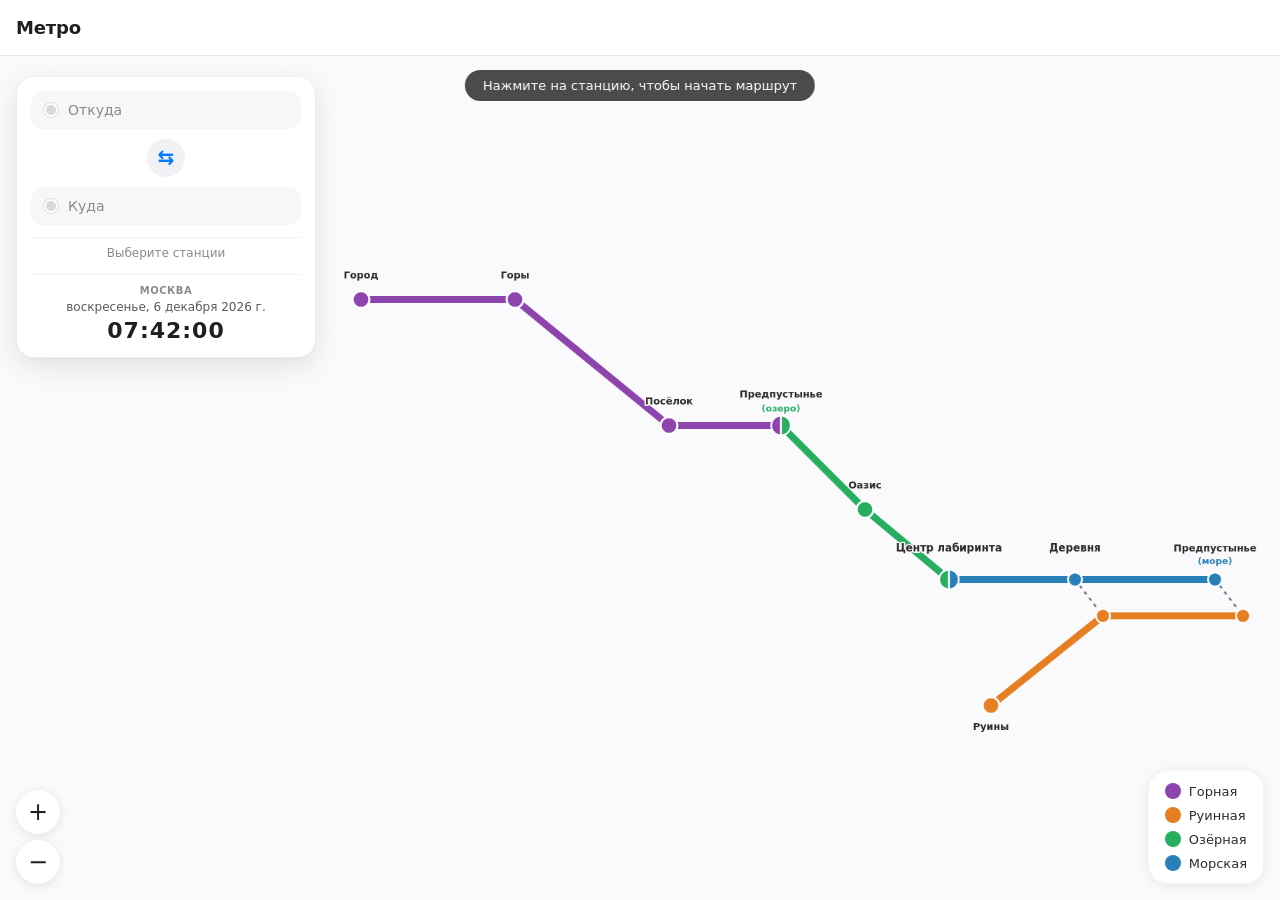
==== commit 975bb075: "Доработка мобильной версии Пинч-зум, закрытие выпадающего списка по тапу, свайп и высота нижней пане" ====
--- a/index.html
+++ b/index.html
@@ -50,6 +50,7 @@
       letter-spacing: -0.2px;
     }
 
+    /* ================= ПАНЕЛЬ МАРШРУТА ================= */
     .route-panel {
       position: absolute;
       background: #ffffff;
@@ -61,7 +62,6 @@
       display: flex;
       flex-direction: column;
       gap: 10px;
-      max-height: calc(100vh - 92px);
       overflow-y: auto;
     }
 
@@ -70,17 +70,69 @@
         top: 76px;
         left: 16px;
         width: 300px;
-      }
-    }
-
+        max-height: calc(100vh - 92px);
+      }
+    }
+
+    /* Мобильная версия: панель снизу, с тремя состояниями */
     @media (max-width: 700px) {
       .route-panel {
-        left: 12px;
-        right: 12px;
-        bottom: 12px;
-        width: auto;
-        max-height: 65vh;
-      }
+        left: 0;
+        right: 0;
+        bottom: 0;
+        width: 100%;
+        border-radius: 20px 20px 0 0;
+        border-bottom: none;
+        padding: 0 14px 14px;
+        transition: max-height 0.3s ease;
+        max-height: 85vh;
+        overflow-y: auto;
+        -webkit-overflow-scrolling: touch;
+        touch-action: auto;
+      }
+
+      /* Состояния мобильной панели */
+      .route-panel.mob-collapsed {
+        max-height: 56px;
+        overflow: hidden;
+      }
+      .route-panel.mob-medium {
+        max-height: 55vh;
+      }
+      .route-panel.mob-expanded {
+        max-height: 88vh;
+      }
+
+      /* Ручка для свайпа */
+      .panel-handle {
+        display: block;
+        position: sticky;
+        top: 0;
+        background: #ffffff;
+        padding: 10px 0 6px;
+        margin: 0 -14px;
+        text-align: center;
+        cursor: grab;
+        z-index: 5;
+        touch-action: none;
+      }
+
+      .panel-handle-bar {
+        display: inline-block;
+        width: 44px;
+        height: 5px;
+        border-radius: 3px;
+        background: #d0d0d5;
+      }
+
+      .panel-handle:active .panel-handle-bar {
+        background: #a0a0a8;
+      }
+    }
+
+    /* На ПК ручка скрыта */
+    @media (min-width: 701px) {
+      .panel-handle { display: none; }
     }
 
     .route-field {
@@ -188,6 +240,8 @@
       padding: 6px;
       display: none;
       animation: dropdownIn 0.15s ease-out;
+      -webkit-overflow-scrolling: touch;
+      touch-action: auto;
     }
 
     .dropdown.open {
@@ -701,13 +755,15 @@
       border: 1px solid rgba(0, 0, 0, 0.04);
     }
 
+    /* На мобильных легенда сдвигается вправо вверх, чтобы не пересекаться с панелью */
     @media (max-width: 700px) {
       .legend {
-        bottom: 16px;
+        bottom: auto;
+        top: 76px;
         right: 12px;
         font-size: 11px;
         padding: 10px 12px;
-        opacity: 0.85;
+        opacity: 0.9;
       }
       .legend-dot { width: 12px; height: 12px; }
     }
@@ -740,7 +796,8 @@
 
     @media (max-width: 700px) {
       .zoom-controls {
-        bottom: 16px;
+        bottom: auto;
+        top: 76px;
         left: 12px;
       }
     }
@@ -788,6 +845,7 @@
       .app-title { font-size: 16px; }
       .zoom-btn { width: 40px; height: 40px; font-size: 22px; }
       .route-field-btn { font-size: 14px; padding: 11px 36px 11px 12px; }
+      .hint { font-size: 12px; }
     }
   </style>
 </head>
@@ -901,7 +959,11 @@
     </div>
   </div>
 
-  <div class="route-panel" id="routePanel">
+  <div class="route-panel mob-medium" id="routePanel">
+    <div class="panel-handle" id="panelHandle">
+      <span class="panel-handle-bar"></span>
+    </div>
+
     <div class="route-field">
       <button type="button" class="route-field-btn" id="fromBtn">
         <span class="field-marker empty" id="fromMarker"></span>
@@ -1336,7 +1398,7 @@
     function initTransform() {
       const vw = viewport.clientWidth, vh = viewport.clientHeight;
       if (vw < 700) {
-        scale = 0.4; translateX = 10; translateY = 60;
+        scale = 0.4; translateX = 10; translateY = 20;
       } else {
         scale = 0.7;
         translateX = (vw - 1500 * scale) / 2 + 120;
@@ -1348,13 +1410,45 @@
       mapContent.style.transform = `translate(${translateX}px, ${translateY}px) scale(${scale})`;
     }
 
-    let isDragging = false, startX, startY, startTranslateX, startTranslateY;
+    // =================================================================
+    // ПАН / ПИНЧ-ЗУМ / ТАП
+    // =================================================================
+    let isDragging = false;
+    let startX, startY, startTranslateX, startTranslateY;
+
+    // Для пинч-зума
+    let pinchStartDist = 0;
+    let pinchStartScale = 1;
+    let pinchStartCenterX = 0;
+    let pinchStartCenterY = 0;
+    let pinchStartTranslateX = 0;
+    let pinchStartTranslateY = 0;
+    let isPinching = false;
+
+    function getTouchDistance(t1, t2) {
+      const dx = t1.clientX - t2.clientX;
+      const dy = t1.clientY - t2.clientY;
+      return Math.sqrt(dx*dx + dy*dy);
+    }
+    function getTouchCenter(t1, t2) {
+      return {
+        x: (t1.clientX + t2.clientX) / 2,
+        y: (t1.clientY + t2.clientY) / 2
+      };
+    }
+
     function onPointerDown(e) {
       if (e.target.closest('.station')) return;
+      if (e.target.closest('.route-panel')) return;
+      if (e.target.closest('.zoom-controls')) return;
+      if (e.target.closest('.legend')) return;
+      if (e.target.closest('.top-bar')) return;
+
+      // Обработка только для мыши (для touch — отдельные обработчики)
+      if (e.pointerType && e.pointerType !== 'mouse') return;
+
       isDragging = true;
-      const cx = e.clientX ?? e.touches?.[0]?.clientX;
-      const cy = e.clientY ?? e.touches?.[0]?.clientY;
-      if (cx === undefined) return;
+      const cx = e.clientX, cy = e.clientY;
       startX = cx; startY = cy;
       startTranslateX = translateX; startTranslateY = translateY;
       viewport.style.cursor = 'grabbing';
@@ -1362,9 +1456,8 @@
     }
     function onPointerMove(e) {
       if (!isDragging) return;
-      const cx = e.clientX ?? e.touches?.[0]?.clientX;
-      const cy = e.clientY ?? e.touches?.[0]?.clientY;
-      if (cx === undefined) return;
+      if (e.pointerType && e.pointerType !== 'mouse') return;
+      const cx = e.clientX, cy = e.clientY;
       translateX = startTranslateX + (cx - startX);
       translateY = startTranslateY + (cy - startY);
       updateTransform();
@@ -1375,11 +1468,95 @@
     viewport.addEventListener('mousedown', onPointerDown);
     window.addEventListener('mousemove', onPointerMove);
     window.addEventListener('mouseup', onPointerUp);
-    viewport.addEventListener('touchstart', onPointerDown, { passive: false });
-    window.addEventListener('touchmove', onPointerMove, { passive: false });
-    window.addEventListener('touchend', onPointerUp);
-    window.addEventListener('touchcancel', onPointerUp);
-
+
+    // ----- Touch-обработчики для панорамирования и пинч-зума -----
+    function onTouchStart(e) {
+      // Если касание по интерфейсу (панель, кнопки) — не мешаем
+      if (e.target.closest('.route-panel')) return;
+      if (e.target.closest('.zoom-controls')) return;
+      if (e.target.closest('.legend')) return;
+      if (e.target.closest('.top-bar')) return;
+
+      if (e.touches.length === 2) {
+        // Пинч-зум
+        isPinching = true;
+        isDragging = false;
+        const t1 = e.touches[0], t2 = e.touches[1];
+        pinchStartDist = getTouchDistance(t1, t2);
+        pinchStartScale = scale;
+        pinchStartTranslateX = translateX;
+        pinchStartTranslateY = translateY;
+        const center = getTouchCenter(t1, t2);
+        const rect = viewport.getBoundingClientRect();
+        pinchStartCenterX = center.x - rect.left;
+        pinchStartCenterY = center.y - rect.top;
+        e.preventDefault();
+      } else if (e.touches.length === 1) {
+        // Обычное панорамирование (но не тап по станции — там свой обработчик)
+        if (e.target.closest('.station')) return;
+        isDragging = true;
+        isPinching = false;
+        const t = e.touches[0];
+        startX = t.clientX;
+        startY = t.clientY;
+        startTranslateX = translateX;
+        startTranslateY = translateY;
+      }
+    }
+
+    function onTouchMove(e) {
+      if (e.target.closest('.route-panel')) return;
+      if (e.target.closest('.zoom-controls')) return;
+      if (e.target.closest('.legend')) return;
+
+      if (isPinching && e.touches.length === 2) {
+        const t1 = e.touches[0], t2 = e.touches[1];
+        const dist = getTouchDistance(t1, t2);
+        if (pinchStartDist < 1) return;
+        const factor = dist / pinchStartDist;
+        let newScale = pinchStartScale * factor;
+        newScale = Math.min(3, Math.max(0.2, newScale));
+
+        // Масштабируем относительно центра пальцев
+        const sr = newScale / pinchStartScale;
+        translateX = pinchStartCenterX - (pinchStartCenterX - pinchStartTranslateX) * sr;
+        translateY = pinchStartCenterY - (pinchStartCenterY - pinchStartTranslateY) * sr;
+        scale = newScale;
+        updateTransform();
+        e.preventDefault();
+      } else if (isDragging && e.touches.length === 1 && !e.target.closest('.station')) {
+        const t = e.touches[0];
+        translateX = startTranslateX + (t.clientX - startX);
+        translateY = startTranslateY + (t.clientY - startY);
+        updateTransform();
+        e.preventDefault();
+      }
+    }
+
+    function onTouchEnd(e) {
+      if (isPinching && e.touches.length < 2) {
+        isPinching = false;
+      }
+      if (isDragging && e.touches.length === 0) {
+        isDragging = false;
+      }
+      if (e.touches.length === 1 && !isPinching) {
+        // Переход с двух пальцев на один — перезапускаем панорамирование
+        isDragging = true;
+        const t = e.touches[0];
+        startX = t.clientX;
+        startY = t.clientY;
+        startTranslateX = translateX;
+        startTranslateY = translateY;
+      }
+    }
+
+    viewport.addEventListener('touchstart', onTouchStart, { passive: false });
+    viewport.addEventListener('touchmove', onTouchMove, { passive: false });
+    viewport.addEventListener('touchend', onTouchEnd);
+    viewport.addEventListener('touchcancel', onTouchEnd);
+
+    // ----- Кнопки зума -----
     viewport.addEventListener('wheel', (e) => {
       e.preventDefault();
       const delta = -e.deltaY;
@@ -1413,6 +1590,54 @@
 
     initTransform();
 
+    // =================================================================
+    // МОБИЛЬНАЯ ПАНЕЛЬ — СВАЙП ДЛЯ СМЕНЫ СОСТОЯНИЯ
+    // =================================================================
+    const routePanel = document.getElementById('routePanel');
+    const panelHandle = document.getElementById('panelHandle');
+
+    function setPanelState(state) {
+      routePanel.classList.remove('mob-collapsed', 'mob-medium', 'mob-expanded');
+      routePanel.classList.add('mob-' + state);
+    }
+
+    let handleTouchStartY = 0;
+    let handleTouchMoved = 0;
+
+    if (panelHandle) {
+      panelHandle.addEventListener('touchstart', (e) => {
+        handleTouchStartY = e.touches[0].clientY;
+        handleTouchMoved = 0;
+        e.stopPropagation();
+      }, { passive: true });
+
+      panelHandle.addEventListener('touchmove', (e) => {
+        handleTouchMoved = e.touches[0].clientY - handleTouchStartY;
+        e.stopPropagation();
+      }, { passive: true });
+
+      panelHandle.addEventListener('touchend', (e) => {
+        if (Math.abs(handleTouchMoved) < 20) {
+          // Маленькое движение = тап. Переключаем по кругу: medium → expanded → collapsed → medium
+          if (routePanel.classList.contains('mob-medium')) setPanelState('expanded');
+          else if (routePanel.classList.contains('mob-expanded')) setPanelState('collapsed');
+          else setPanelState('medium');
+        } else if (handleTouchMoved < -30) {
+          // Свайп вверх — увеличиваем
+          if (routePanel.classList.contains('mob-collapsed')) setPanelState('medium');
+          else if (routePanel.classList.contains('mob-medium')) setPanelState('expanded');
+        } else if (handleTouchMoved > 30) {
+          // Свайп вниз — уменьшаем
+          if (routePanel.classList.contains('mob-expanded')) setPanelState('medium');
+          else if (routePanel.classList.contains('mob-medium')) setPanelState('collapsed');
+        }
+        e.stopPropagation();
+      }, { passive: true });
+    }
+
+    // =================================================================
+    // ЭЛЕМЕНТЫ UI
+    // =================================================================
     const fromBtn = document.getElementById('fromBtn');
     const toBtn = document.getElementById('toBtn');
     const fromLabel = document.getElementById('fromLabel');
@@ -1502,9 +1727,6 @@
 
     function applyRouteHighlight(pathOrSteps) {
       clearRouteHighlight();
-      // ИСПРАВЛЕНИЕ: проверяем на пустоту, а не на длину < 2.
-      // Это позволяет корректно обрабатывать маршруты из одного сегмента
-      // (например, «Город → Горы»).
       if (!pathOrSteps || pathOrSteps.length === 0) return;
 
       let stationPath = [];
@@ -1518,7 +1740,6 @@
         for (const step of steps) stationPath.push(step.to);
       }
 
-      // Если после разбора станций меньше двух — нечего подсвечивать
       if (stationPath.length < 2) return;
 
       svgEl.classList.add('route-active');
@@ -1672,15 +1893,27 @@
       }
     });
 
+    // Закрытие выпадашек по клику вне (мышь)
     document.addEventListener('click', (e) => {
       if (!e.target.closest('.route-field')) {
         closeAllDropdowns();
       }
     });
 
+    // Закрытие выпадашек по тапу вне (touch)
+    document.addEventListener('touchstart', (e) => {
+      if (!e.target.closest('.route-field')) {
+        closeAllDropdowns();
+      }
+    }, { passive: true });
+
     if (routeDetailsToggle) {
       routeDetailsToggle.addEventListener('click', () => {
         routeDetailsBox.classList.toggle('open');
+        // При открытии деталей — разворачиваем панель на мобильных
+        if (window.innerWidth <= 700 && routeDetailsBox.classList.contains('open')) {
+          setPanelState('expanded');
+        }
       });
     }
 
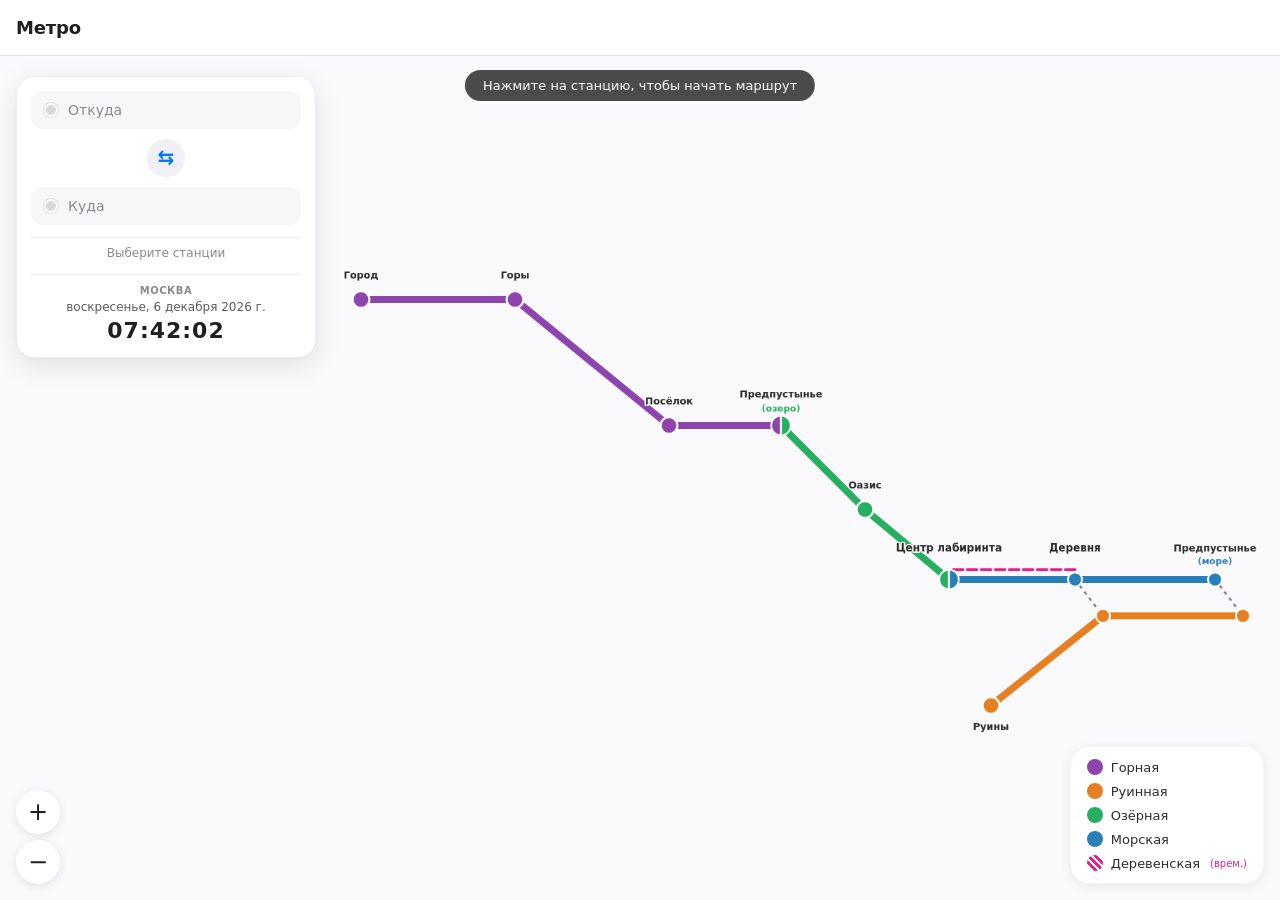
==== commit f003c84d: "Добавил временную Деревенскую ветку" ====
--- a/index.html
+++ b/index.html
@@ -50,7 +50,6 @@
       letter-spacing: -0.2px;
     }
 
-    /* ================= ПАНЕЛЬ МАРШРУТА ================= */
     .route-panel {
       position: absolute;
       background: #ffffff;
@@ -74,7 +73,6 @@
       }
     }
 
-    /* Мобильная версия: панель снизу, с тремя состояниями */
     @media (max-width: 700px) {
       .route-panel {
         left: 0;
@@ -91,7 +89,6 @@
         touch-action: auto;
       }
 
-      /* Состояния мобильной панели */
       .route-panel.mob-collapsed {
         max-height: 56px;
         overflow: hidden;
@@ -103,7 +100,6 @@
         max-height: 88vh;
       }
 
-      /* Ручка для свайпа */
       .panel-handle {
         display: block;
         position: sticky;
@@ -130,7 +126,6 @@
       }
     }
 
-    /* На ПК ручка скрыта */
     @media (min-width: 701px) {
       .panel-handle { display: none; }
     }
@@ -476,7 +471,6 @@
       color: #c0392b;
     }
 
-    /* ================= ДЕТАЛИ МАРШРУТА ================= */
     .route-details {
       margin-top: 6px;
       border-top: 1px solid #f0f0f0;
@@ -547,6 +541,7 @@
     .detail-stop.seg-orange:not(:last-child)::before { background: #e67e22; }
     .detail-stop.seg-green:not(:last-child)::before  { background: #27ae60; }
     .detail-stop.seg-blue:not(:last-child)::before   { background: #2980b9; }
+    .detail-stop.seg-pink:not(:last-child)::before   { background: #e91e8c; }
 
     .detail-dot {
       width: 22px;
@@ -755,7 +750,6 @@
       border: 1px solid rgba(0, 0, 0, 0.04);
     }
 
-    /* На мобильных легенда сдвигается вправо вверх, чтобы не пересекаться с панелью */
     @media (max-width: 700px) {
       .legend {
         bottom: auto;
@@ -782,6 +776,17 @@
       border-radius: 50%;
       flex-shrink: 0;
       box-shadow: 0 0 0 2px white;
+    }
+
+    .legend-item.temporary .legend-dot {
+      /* Пунктирный маркер временной ветки */
+      background: repeating-linear-gradient(
+        45deg,
+        #e91e8c,
+        #e91e8c 3px,
+        #ffffff 3px,
+        #ffffff 5px
+      );
     }
 
     .zoom-controls {
@@ -894,6 +899,12 @@
         <line class="line-segment dim-target" data-line="orange" data-from="derevnya" data-to="ruiny"
               id="seg-orange-derevnya-ruiny" x1="1240" y1="672" x2="1080" y2="800"
               stroke="#e67e22" stroke-width="10" stroke-linecap="round" />
+
+        <!-- РОЗОВАЯ (Деревенская) — временная, идёт параллельно синей, чуть выше -->
+        <line class="line-segment dim-target" data-line="pink" data-from="derevnya" data-to="centr_labirinta"
+              id="seg-pink-derevnya-centr_labirinta" x1="1200" y1="606" x2="1020" y2="606"
+              stroke="#e91e8c" stroke-width="4" stroke-linecap="round"
+              stroke-dasharray="14 6" />
 
         <line id="transfer-more" class="dim-target" x1="1400" y1="620" x2="1440" y2="672"
               stroke="#7f7f8a" stroke-width="3" stroke-dasharray="5 6" />
@@ -929,7 +940,7 @@
           <text x="1400" y="598" class="station-label" style="font-weight:700; font-size:13px; fill:#2980b9;">(море)</text>
         </g>
 
-        <g class="station dim-target" data-id="derevnya" data-name="Деревня" data-lines="orange,blue">
+        <g class="station dim-target" data-id="derevnya" data-name="Деревня" data-lines="orange,blue,pink">
           <circle cx="1200" cy="620" r="10" fill="#2980b9" stroke="white" stroke-width="2.5" class="station-circle" />
           <circle cx="1240" cy="672" r="10" fill="#e67e22" stroke="white" stroke-width="2.5" class="station-circle" />
           <text x="1200" y="580" class="station-label" style="font-weight:700; font-size:15px;">Деревня</text>
@@ -945,7 +956,7 @@
           <text x="780" y="380" class="station-label" style="font-weight:700; font-size:13px; fill:#27ae60;">(озеро)</text>
         </g>
 
-        <g class="station dim-target" data-id="centr_labirinta" data-name="Центр лабиринта" data-lines="green,blue">
+        <g class="station dim-target" data-id="centr_labirinta" data-name="Центр лабиринта" data-lines="green,blue,pink">
           <path d="M 1020,606 A 14,14 0 0 0 1020,634 Z"
                 fill="#27ae60" stroke="white" stroke-width="2.5" class="pill-half" stroke-linejoin="round" />
           <path d="M 1020,606 A 14,14 0 0 1 1020,634 Z"
@@ -1028,6 +1039,7 @@
     <div class="legend-item"><span class="legend-dot" style="background:#e67e22;"></span> Руинная</div>
     <div class="legend-item"><span class="legend-dot" style="background:#27ae60;"></span> Озёрная</div>
     <div class="legend-item"><span class="legend-dot" style="background:#2980b9;"></span> Морская</div>
+    <div class="legend-item temporary"><span class="legend-dot"></span> Деревенская <span style="font-size:10px;color:#e91e8c;margin-left:2px;">(врем.)</span></div>
   </div>
 
   <div class="zoom-controls">
@@ -1046,31 +1058,34 @@
       { id: 'poselok',             name: 'Посёлок',               x: 620,  y: 400, lines: ['purple'] },
       { id: 'predpustynye_ozero',  name: 'Предпустынье (озеро)',  x: 780,  y: 400, lines: ['purple', 'green'] },
       { id: 'predpustynye_more',   name: 'Предпустынье (море)',   x: 1400, y: 646, lines: ['orange', 'blue'] },
-      { id: 'derevnya',            name: 'Деревня',               x: 1200, y: 646, lines: ['orange', 'blue'] },
+      { id: 'derevnya',            name: 'Деревня',               x: 1200, y: 646, lines: ['orange', 'blue', 'pink'] },
       { id: 'ruiny',               name: 'Руины',                 x: 1080, y: 800, lines: ['orange'] },
       { id: 'oazis',               name: 'Оазис',                 x: 900,  y: 520, lines: ['green'] },
-      { id: 'centr_labirinta',     name: 'Центр лабиринта',       x: 1020, y: 620, lines: ['green', 'blue'] }
+      { id: 'centr_labirinta',     name: 'Центр лабиринта',       x: 1020, y: 620, lines: ['green', 'blue', 'pink'] }
     ];
 
     const LINE_COLORS = {
       purple: '#8e44ad',
       orange: '#e67e22',
       green:  '#27ae60',
-      blue:   '#2980b9'
+      blue:   '#2980b9',
+      pink:   '#e91e8c'
     };
 
     const LINE_NAMES = {
       purple: { accusative: 'Горную', genitive: 'Горной', nominative: 'Горная' },
       orange: { accusative: 'Руинную', genitive: 'Руинной', nominative: 'Руинная' },
       green:  { accusative: 'Озёрную', genitive: 'Озёрной', nominative: 'Озёрная' },
-      blue:   { accusative: 'Морскую', genitive: 'Морской', nominative: 'Морская' }
+      blue:   { accusative: 'Морскую', genitive: 'Морской', nominative: 'Морская' },
+      pink:   { accusative: 'Деревенскую', genitive: 'Деревенской', nominative: 'Деревенская' }
     };
 
     const lines = {
       purple: ['gorod', 'gory', 'poselok', 'predpustynye_ozero'],
       orange: ['predpustynye_more', 'derevnya', 'ruiny'],
       green:  ['predpustynye_ozero', 'oazis', 'centr_labirinta'],
-      blue:   ['centr_labirinta', 'derevnya', 'predpustynye_more']
+      blue:   ['centr_labirinta', 'derevnya', 'predpustynye_more'],
+      pink:   ['derevnya', 'centr_labirinta']
     };
 
     const graph = {};
@@ -1086,6 +1101,12 @@
     function hhmmToMinutes(hhmm) {
       const [h, m] = hhmm.split(':').map(Number);
       return h * 60 + m;
+    }
+
+    // Преобразование календарной даты в абсолютный индекс дня (дней от 1970-01-01 UTC)
+    function dateToAbsDayIndex(dateStr) {
+      const [y, m, d] = dateStr.split('-').map(Number);
+      return Math.floor(Date.UTC(y, m - 1, d) / 86400000);
     }
 
     const DAY_NAMES_FULL = ['Понедельник', 'Вторник', 'Среда', 'Четверг', 'Пятница', 'Суббота', 'Воскресенье'];
@@ -1167,30 +1188,68 @@
       ]}
     ];
 
-    const allTrips = [...purpleTrips, ...orangeTrips, ...greenTrips, ...blueTrips];
-
+    // РОЗОВАЯ (Деревенская) — временная, привязана к конкретным датам 2026 года
+    // Рейс Деревня → Центр: отправление 11, 13, 15 сентября в 21:00, прибытие на след. день в 05:00
+    // Рейс Центр → Деревня: отправление 12, 14 сентября в 21:00, прибытие на след. день в 05:00
+    const pinkTrips = [
+      { line: 'pink', absDays: ['2026-09-11', '2026-09-13', '2026-09-15'].map(dateToAbsDayIndex), stops: [
+        { station: 'derevnya', arrive: null, depart: hhmmToMinutes('21:00') },
+        { station: 'centr_labirinta', arrive: hhmmToMinutes('05:00') + 1440, depart: null }
+      ]},
+      { line: 'pink', absDays: ['2026-09-12', '2026-09-14'].map(dateToAbsDayIndex), stops: [
+        { station: 'centr_labirinta', arrive: null, depart: hhmmToMinutes('21:00') },
+        { station: 'derevnya', arrive: hhmmToMinutes('05:00') + 1440, depart: null }
+      ]}
+    ];
+
+    const allTrips = [...purpleTrips, ...orangeTrips, ...greenTrips, ...blueTrips, ...pinkTrips];
+
+    // ВАЖНО: теперь absoluteMinutes = минуты от 1970-01-01 00:00 (в московском календаре)
     function getMoscowNow() {
       const now = new Date();
       const parts = new Intl.DateTimeFormat('ru-RU', {
         timeZone: 'Europe/Moscow',
+        year: 'numeric', month: '2-digit', day: '2-digit',
         weekday: 'short',
         hour: '2-digit', minute: '2-digit', second: '2-digit', hour12: false
       }).formatToParts(now);
       const map = {};
       parts.forEach(p => { map[p.type] = p.value; });
-      const wdMap = { 'пн': 0, 'вт': 1, 'ср': 2, 'чт': 3, 'пт': 4, 'сб': 5, 'вс': 6 };
-      const shiftedDay = wdMap[map.weekday] ?? 0;
+
+      const year = parseInt(map.year, 10);
+      const month = parseInt(map.month, 10);
+      const day = parseInt(map.day, 10);
       const h = parseInt(map.hour, 10);
       const m = parseInt(map.minute, 10);
       const s = parseInt(map.second, 10);
+
+      const absDayIndex = Math.floor(Date.UTC(year, month - 1, day) / 86400000);
       const minutesFromMidnight = h * 60 + m + s / 60;
-      const absoluteMinutes = shiftedDay * 1440 + minutesFromMidnight;
-      return { shiftedDay, minutesFromMidnight, absoluteMinutes, rawDate: now };
-    }
-
-    function tripWorksOnDay(trip, shiftedDay) {
-      if (!trip.days) return true;
-      return trip.days.includes(shiftedDay);
+      const absoluteMinutes = absDayIndex * 1440 + minutesFromMidnight;
+
+      // shiftedDay: пн=0, вт=1, ..., вс=6. 1970-01-01 был четвергом (shifted=3).
+      const shiftedDay = ((absDayIndex % 7) + 7 + 3) % 7;
+
+      return {
+        shiftedDay,
+        minutesFromMidnight,
+        absoluteMinutes,
+        absDayIndex,
+        year, month, day,
+        rawDate: now
+      };
+    }
+
+    // Проверка: работает ли рейс в заданный абсолютный день
+    function tripWorksOnDay(trip, candAbsDayIndex) {
+      if (trip.absDays) {
+        return trip.absDays.includes(candAbsDayIndex);
+      }
+      if (trip.days) {
+        const candShiftedDay = ((candAbsDayIndex % 7) + 7 + 3) % 7;
+        return trip.days.includes(candShiftedDay);
+      }
+      return true;
     }
 
     function findTrip(lineName, startStation, endStation, afterAbsoluteMinutes) {
@@ -1227,14 +1286,14 @@
         }
 
         const startDepartMin = startStop.depart;
-        const shiftedDay = Math.floor(afterAbsoluteMinutes / 1440);
+        // Абсолютный индекс дня текущего момента
+        const currentAbsDayIndex = Math.floor(afterAbsoluteMinutes / 1440);
 
         for (let dayOffset = 0; dayOffset <= 30; dayOffset++) {
-          const candShifted = shiftedDay + dayOffset;
-          const candDayShifted = ((candShifted % 7) + 7) % 7;
-          if (!tripWorksOnDay(trip, candDayShifted)) continue;
-
-          const candDepartAbs = candShifted * 1440 + startDepartMin;
+          const candAbsDayIndex = currentAbsDayIndex + dayOffset;
+          if (!tripWorksOnDay(trip, candAbsDayIndex)) continue;
+
+          const candDepartAbs = candAbsDayIndex * 1440 + startDepartMin;
           if (candDepartAbs < afterAbsoluteMinutes - 0.001) continue;
 
           const candArriveAbs = candDepartAbs + travelTime;
@@ -1363,20 +1422,21 @@
       return best;
     }
 
+    // Форматирование времени: absMinutes = минуты от 1970-01-01 (в московском календаре)
     function formatAbsTimeWithDay(absMinutes, todayShiftedDay) {
-      const shifted = Math.floor(absMinutes / 1440);
+      const absDay = Math.floor(absMinutes / 1440);
       const minutesInDay = ((absMinutes % 1440) + 1440) % 1440;
       const h = Math.floor(minutesInDay / 60);
       const m = Math.round(minutesInDay % 60);
       const timeStr = String(h).padStart(2, '0') + ':' + String(m).padStart(2, '0');
 
-      const absShifted = ((shifted % 7) + 7) % 7;
-      const isToday = absShifted === todayShiftedDay;
+      const shiftedDay = ((absDay % 7) + 7 + 3) % 7;
+      const isToday = shiftedDay === todayShiftedDay;
 
       return {
         time: timeStr,
-        dayShort: DAY_NAMES_SHORT[absShifted],
-        dayFull: DAY_NAMES_FULL[absShifted],
+        dayShort: DAY_NAMES_SHORT[shiftedDay],
+        dayFull: DAY_NAMES_FULL[shiftedDay],
         isToday
       };
     }
@@ -1410,13 +1470,9 @@
       mapContent.style.transform = `translate(${translateX}px, ${translateY}px) scale(${scale})`;
     }
 
-    // =================================================================
-    // ПАН / ПИНЧ-ЗУМ / ТАП
-    // =================================================================
     let isDragging = false;
     let startX, startY, startTranslateX, startTranslateY;
 
-    // Для пинч-зума
     let pinchStartDist = 0;
     let pinchStartScale = 1;
     let pinchStartCenterX = 0;
@@ -1444,7 +1500,6 @@
       if (e.target.closest('.legend')) return;
       if (e.target.closest('.top-bar')) return;
 
-      // Обработка только для мыши (для touch — отдельные обработчики)
       if (e.pointerType && e.pointerType !== 'mouse') return;
 
       isDragging = true;
@@ -1469,16 +1524,13 @@
     window.addEventListener('mousemove', onPointerMove);
     window.addEventListener('mouseup', onPointerUp);
 
-    // ----- Touch-обработчики для панорамирования и пинч-зума -----
     function onTouchStart(e) {
-      // Если касание по интерфейсу (панель, кнопки) — не мешаем
       if (e.target.closest('.route-panel')) return;
       if (e.target.closest('.zoom-controls')) return;
       if (e.target.closest('.legend')) return;
       if (e.target.closest('.top-bar')) return;
 
       if (e.touches.length === 2) {
-        // Пинч-зум
         isPinching = true;
         isDragging = false;
         const t1 = e.touches[0], t2 = e.touches[1];
@@ -1492,7 +1544,6 @@
         pinchStartCenterY = center.y - rect.top;
         e.preventDefault();
       } else if (e.touches.length === 1) {
-        // Обычное панорамирование (но не тап по станции — там свой обработчик)
         if (e.target.closest('.station')) return;
         isDragging = true;
         isPinching = false;
@@ -1517,7 +1568,6 @@
         let newScale = pinchStartScale * factor;
         newScale = Math.min(3, Math.max(0.2, newScale));
 
-        // Масштабируем относительно центра пальцев
         const sr = newScale / pinchStartScale;
         translateX = pinchStartCenterX - (pinchStartCenterX - pinchStartTranslateX) * sr;
         translateY = pinchStartCenterY - (pinchStartCenterY - pinchStartTranslateY) * sr;
@@ -1541,7 +1591,6 @@
         isDragging = false;
       }
       if (e.touches.length === 1 && !isPinching) {
-        // Переход с двух пальцев на один — перезапускаем панорамирование
         isDragging = true;
         const t = e.touches[0];
         startX = t.clientX;
@@ -1556,7 +1605,6 @@
     viewport.addEventListener('touchend', onTouchEnd);
     viewport.addEventListener('touchcancel', onTouchEnd);
 
-    // ----- Кнопки зума -----
     viewport.addEventListener('wheel', (e) => {
       e.preventDefault();
       const delta = -e.deltaY;
@@ -1590,9 +1638,6 @@
 
     initTransform();
 
-    // =================================================================
-    // МОБИЛЬНАЯ ПАНЕЛЬ — СВАЙП ДЛЯ СМЕНЫ СОСТОЯНИЯ
-    // =================================================================
     const routePanel = document.getElementById('routePanel');
     const panelHandle = document.getElementById('panelHandle');
 
@@ -1618,16 +1663,13 @@
 
       panelHandle.addEventListener('touchend', (e) => {
         if (Math.abs(handleTouchMoved) < 20) {
-          // Маленькое движение = тап. Переключаем по кругу: medium → expanded → collapsed → medium
           if (routePanel.classList.contains('mob-medium')) setPanelState('expanded');
           else if (routePanel.classList.contains('mob-expanded')) setPanelState('collapsed');
           else setPanelState('medium');
         } else if (handleTouchMoved < -30) {
-          // Свайп вверх — увеличиваем
           if (routePanel.classList.contains('mob-collapsed')) setPanelState('medium');
           else if (routePanel.classList.contains('mob-medium')) setPanelState('expanded');
         } else if (handleTouchMoved > 30) {
-          // Свайп вниз — уменьшаем
           if (routePanel.classList.contains('mob-expanded')) setPanelState('medium');
           else if (routePanel.classList.contains('mob-medium')) setPanelState('collapsed');
         }
@@ -1635,9 +1677,6 @@
       }, { passive: true });
     }
 
-    // =================================================================
-    // ЭЛЕМЕНТЫ UI
-    // =================================================================
     const fromBtn = document.getElementById('fromBtn');
     const toBtn = document.getElementById('toBtn');
     const fromLabel = document.getElementById('fromLabel');
@@ -1893,14 +1932,12 @@
       }
     });
 
-    // Закрытие выпадашек по клику вне (мышь)
     document.addEventListener('click', (e) => {
       if (!e.target.closest('.route-field')) {
         closeAllDropdowns();
       }
     });
 
-    // Закрытие выпадашек по тапу вне (touch)
     document.addEventListener('touchstart', (e) => {
       if (!e.target.closest('.route-field')) {
         closeAllDropdowns();
@@ -1910,7 +1947,6 @@
     if (routeDetailsToggle) {
       routeDetailsToggle.addEventListener('click', () => {
         routeDetailsBox.classList.toggle('open');
-        // При открытии деталей — разворачиваем панель на мобильных
         if (window.innerWidth <= 700 && routeDetailsBox.classList.contains('open')) {
           setPanelState('expanded');
         }
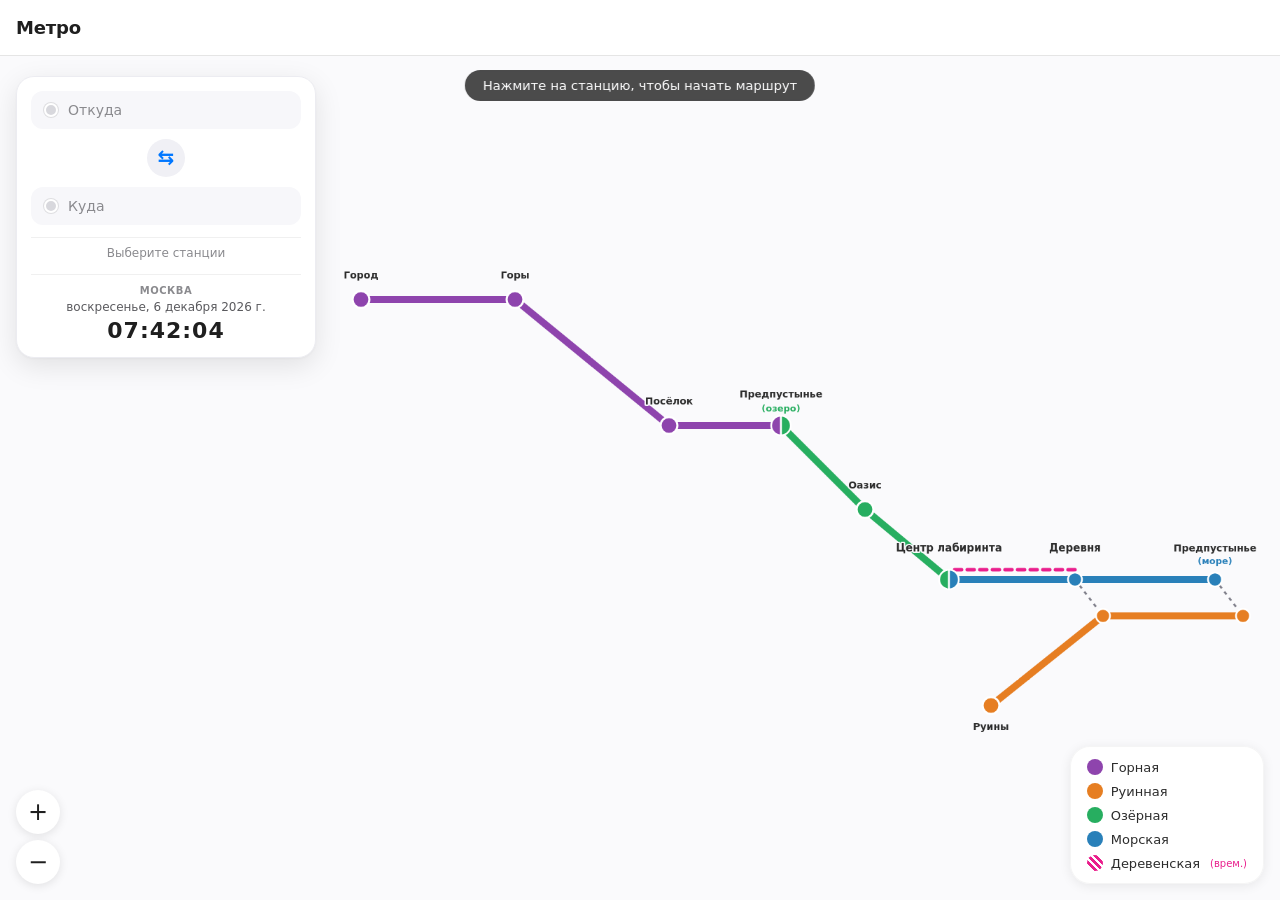
==== commit 5c72d05e: "Исправление мобильной версии Минимальная высота меню" ====
--- a/index.html
+++ b/index.html
@@ -2,7 +2,7 @@
 <html lang="ru">
 <head>
   <meta charset="UTF-8">
-  <meta name="viewport" content="width=device-width, initial-scale=1.0, maximum-scale=1.0, user-scalable=no">
+  <meta name="viewport" content="width=device-width, initial-scale=1.0, maximum-scale=1.0, user-scalable=no, viewport-fit=cover">
   <title>Метро — схема</title>
   <style>
     * {
@@ -25,6 +25,7 @@
     .app-container {
       width: 100vw;
       height: 100vh;
+      height: 100dvh;
       display: flex;
       flex-direction: column;
       background: #ffffff;
@@ -50,6 +51,7 @@
       letter-spacing: -0.2px;
     }
 
+    /* ================= ПАНЕЛЬ МАРШРУТА ================= */
     .route-panel {
       position: absolute;
       background: #ffffff;
@@ -70,9 +72,11 @@
         left: 16px;
         width: 300px;
         max-height: calc(100vh - 92px);
-      }
-    }
-
+        max-height: calc(100dvh - 92px);
+      }
+    }
+
+    /* Мобильная версия: панель снизу, три состояния */
     @media (max-width: 700px) {
       .route-panel {
         left: 0;
@@ -81,48 +85,58 @@
         width: 100%;
         border-radius: 20px 20px 0 0;
         border-bottom: none;
-        padding: 0 14px 14px;
+        padding: 0 14px calc(14px + env(safe-area-inset-bottom, 0px));
         transition: max-height 0.3s ease;
-        max-height: 85vh;
         overflow-y: auto;
         -webkit-overflow-scrolling: touch;
         touch-action: auto;
-      }
-
+        /* По умолчанию — среднее состояние */
+        max-height: 60dvh;
+      }
+
+      /* Свёрнутое: гарантированно видна ручка + одна строка поля */
       .route-panel.mob-collapsed {
-        max-height: 56px;
+        max-height: 92px;
         overflow: hidden;
       }
+
+      /* Среднее: время Москвы уже видно */
       .route-panel.mob-medium {
-        max-height: 55vh;
-      }
+        max-height: 60dvh;
+      }
+
+      /* Развёрнутое: видно всё, включая детали маршрута */
       .route-panel.mob-expanded {
-        max-height: 88vh;
-      }
-
+        max-height: 92dvh;
+      }
+
+      /* Ручка-«ремешок» — всегда наверху панели, sticky */
       .panel-handle {
         display: block;
         position: sticky;
         top: 0;
         background: #ffffff;
-        padding: 10px 0 6px;
+        padding: 12px 0 10px;
         margin: 0 -14px;
         text-align: center;
         cursor: grab;
         z-index: 5;
         touch-action: none;
+        /* Чтобы клик по ручке не «проваливался» на карту под панелью */
+        border-radius: 20px 20px 0 0;
       }
 
       .panel-handle-bar {
         display: inline-block;
-        width: 44px;
+        width: 48px;
         height: 5px;
         border-radius: 3px;
-        background: #d0d0d5;
+        background: #c8c8ce;
+        transition: background 0.15s;
       }
 
       .panel-handle:active .panel-handle-bar {
-        background: #a0a0a8;
+        background: #8a8a8e;
       }
     }
 
@@ -471,6 +485,7 @@
       color: #c0392b;
     }
 
+    /* ================= ДЕТАЛИ МАРШРУТА ================= */
     .route-details {
       margin-top: 6px;
       border-top: 1px solid #f0f0f0;
@@ -779,7 +794,6 @@
     }
 
     .legend-item.temporary .legend-dot {
-      /* Пунктирный маркер временной ветки */
       background: repeating-linear-gradient(
         45deg,
         #e91e8c,
@@ -900,11 +914,11 @@
               id="seg-orange-derevnya-ruiny" x1="1240" y1="672" x2="1080" y2="800"
               stroke="#e67e22" stroke-width="10" stroke-linecap="round" />
 
-        <!-- РОЗОВАЯ (Деревенская) — временная, идёт параллельно синей, чуть выше -->
+        <!-- РОЗОВАЯ (Деревенская) — тонкая, пунктирная -->
         <line class="line-segment dim-target" data-line="pink" data-from="derevnya" data-to="centr_labirinta"
               id="seg-pink-derevnya-centr_labirinta" x1="1200" y1="606" x2="1020" y2="606"
-              stroke="#e91e8c" stroke-width="4" stroke-linecap="round"
-              stroke-dasharray="14 6" />
+              stroke="#e91e8c" stroke-width="5" stroke-linecap="round"
+              stroke-dasharray="10 8" />
 
         <line id="transfer-more" class="dim-target" x1="1400" y1="620" x2="1440" y2="672"
               stroke="#7f7f8a" stroke-width="3" stroke-dasharray="5 6" />
@@ -1103,7 +1117,6 @@
       return h * 60 + m;
     }
 
-    // Преобразование календарной даты в абсолютный индекс дня (дней от 1970-01-01 UTC)
     function dateToAbsDayIndex(dateStr) {
       const [y, m, d] = dateStr.split('-').map(Number);
       return Math.floor(Date.UTC(y, m - 1, d) / 86400000);
@@ -1188,9 +1201,6 @@
       ]}
     ];
 
-    // РОЗОВАЯ (Деревенская) — временная, привязана к конкретным датам 2026 года
-    // Рейс Деревня → Центр: отправление 11, 13, 15 сентября в 21:00, прибытие на след. день в 05:00
-    // Рейс Центр → Деревня: отправление 12, 14 сентября в 21:00, прибытие на след. день в 05:00
     const pinkTrips = [
       { line: 'pink', absDays: ['2026-09-11', '2026-09-13', '2026-09-15'].map(dateToAbsDayIndex), stops: [
         { station: 'derevnya', arrive: null, depart: hhmmToMinutes('21:00') },
@@ -1204,7 +1214,6 @@
 
     const allTrips = [...purpleTrips, ...orangeTrips, ...greenTrips, ...blueTrips, ...pinkTrips];
 
-    // ВАЖНО: теперь absoluteMinutes = минуты от 1970-01-01 00:00 (в московском календаре)
     function getMoscowNow() {
       const now = new Date();
       const parts = new Intl.DateTimeFormat('ru-RU', {
@@ -1227,7 +1236,6 @@
       const minutesFromMidnight = h * 60 + m + s / 60;
       const absoluteMinutes = absDayIndex * 1440 + minutesFromMidnight;
 
-      // shiftedDay: пн=0, вт=1, ..., вс=6. 1970-01-01 был четвергом (shifted=3).
       const shiftedDay = ((absDayIndex % 7) + 7 + 3) % 7;
 
       return {
@@ -1240,7 +1248,6 @@
       };
     }
 
-    // Проверка: работает ли рейс в заданный абсолютный день
     function tripWorksOnDay(trip, candAbsDayIndex) {
       if (trip.absDays) {
         return trip.absDays.includes(candAbsDayIndex);
@@ -1286,7 +1293,6 @@
         }
 
         const startDepartMin = startStop.depart;
-        // Абсолютный индекс дня текущего момента
         const currentAbsDayIndex = Math.floor(afterAbsoluteMinutes / 1440);
 
         for (let dayOffset = 0; dayOffset <= 30; dayOffset++) {
@@ -1422,7 +1428,6 @@
       return best;
     }
 
-    // Форматирование времени: absMinutes = минуты от 1970-01-01 (в московском календаре)
     function formatAbsTimeWithDay(absMinutes, todayShiftedDay) {
       const absDay = Math.floor(absMinutes / 1440);
       const minutesInDay = ((absMinutes % 1440) + 1440) % 1440;
@@ -1646,6 +1651,17 @@
       routePanel.classList.add('mob-' + state);
     }
 
+    // Автовыбор начального состояния под высоту экрана:
+    // - очень низкий экран (<500px) — сразу expanded, чтобы было видно время
+    // - средний (500-700px) — medium
+    // - высокий — medium
+    function autoInitPanelState() {
+      if (window.innerWidth > 700) return;
+      const h = window.innerHeight;
+      if (h < 500) setPanelState('expanded');
+      else setPanelState('medium');
+    }
+
     let handleTouchStartY = 0;
     let handleTouchMoved = 0;
 
@@ -1663,19 +1679,24 @@
 
       panelHandle.addEventListener('touchend', (e) => {
         if (Math.abs(handleTouchMoved) < 20) {
+          // Тап — цикл medium → expanded → collapsed → medium
           if (routePanel.classList.contains('mob-medium')) setPanelState('expanded');
           else if (routePanel.classList.contains('mob-expanded')) setPanelState('collapsed');
           else setPanelState('medium');
         } else if (handleTouchMoved < -30) {
+          // Свайп вверх — увеличиваем
           if (routePanel.classList.contains('mob-collapsed')) setPanelState('medium');
           else if (routePanel.classList.contains('mob-medium')) setPanelState('expanded');
         } else if (handleTouchMoved > 30) {
+          // Свайп вниз — уменьшаем
           if (routePanel.classList.contains('mob-expanded')) setPanelState('medium');
           else if (routePanel.classList.contains('mob-medium')) setPanelState('collapsed');
         }
         e.stopPropagation();
       }, { passive: true });
     }
+
+    autoInitPanelState();
 
     const fromBtn = document.getElementById('fromBtn');
     const toBtn = document.getElementById('toBtn');
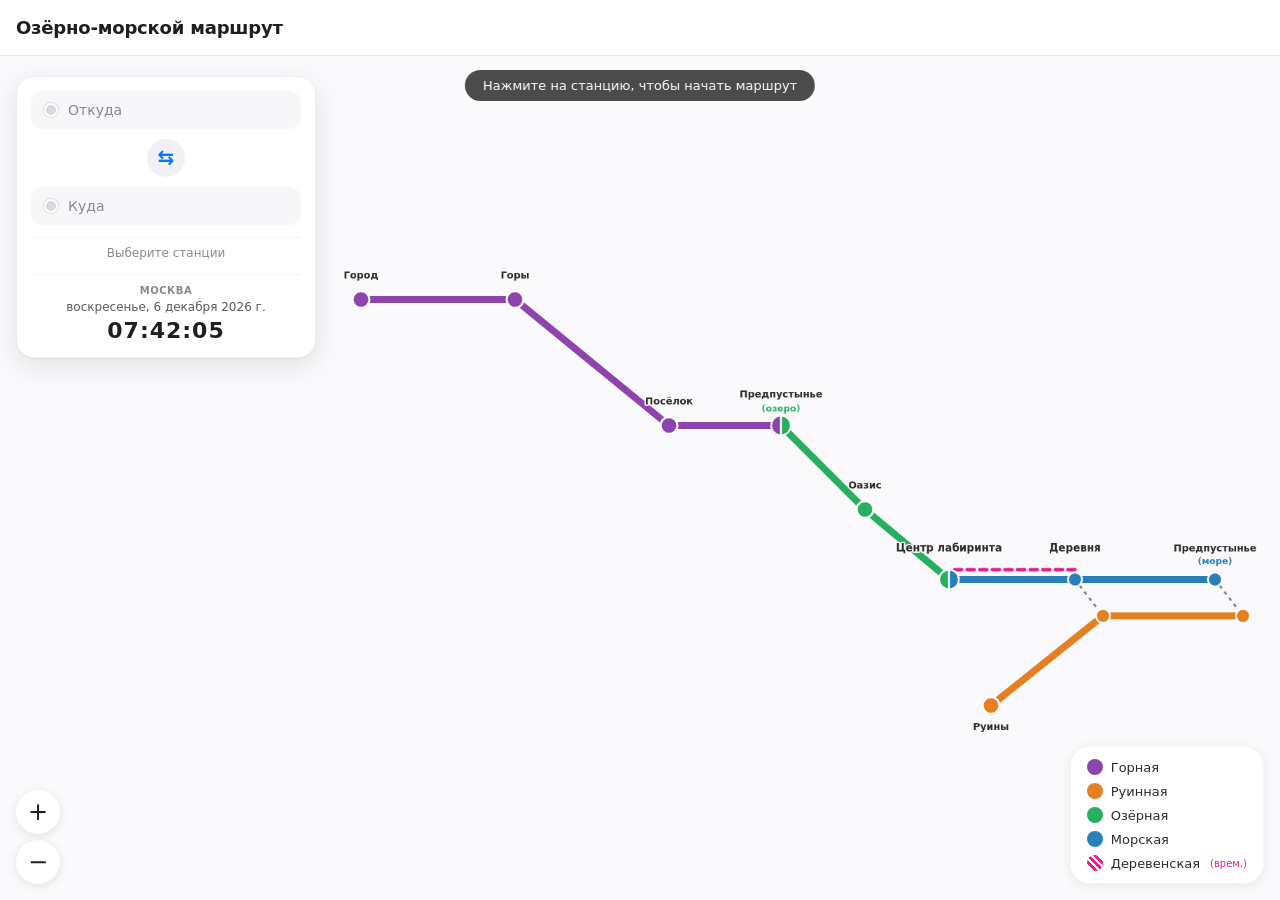
==== commit 7cd70ee4: "Обновил название и иконку страницы" ====
--- a/index.html
+++ b/index.html
@@ -3,7 +3,8 @@
 <head>
   <meta charset="UTF-8">
   <meta name="viewport" content="width=device-width, initial-scale=1.0, maximum-scale=1.0, user-scalable=no, viewport-fit=cover">
-  <title>Метро — схема</title>
+  <link rel="icon" type="image/svg+xml" href="favicon.svg">
+  <title>CatWar Поезда</title>
   <style>
     * {
       box-sizing: border-box;
@@ -871,7 +872,7 @@
 <body>
 <div class="app-container">
   <div class="top-bar">
-    <div class="app-title">Метро</div>
+    <div class="app-title">Озёрно-морской маршрут</div>
   </div>
 
   <div class="map-viewport" id="viewport">
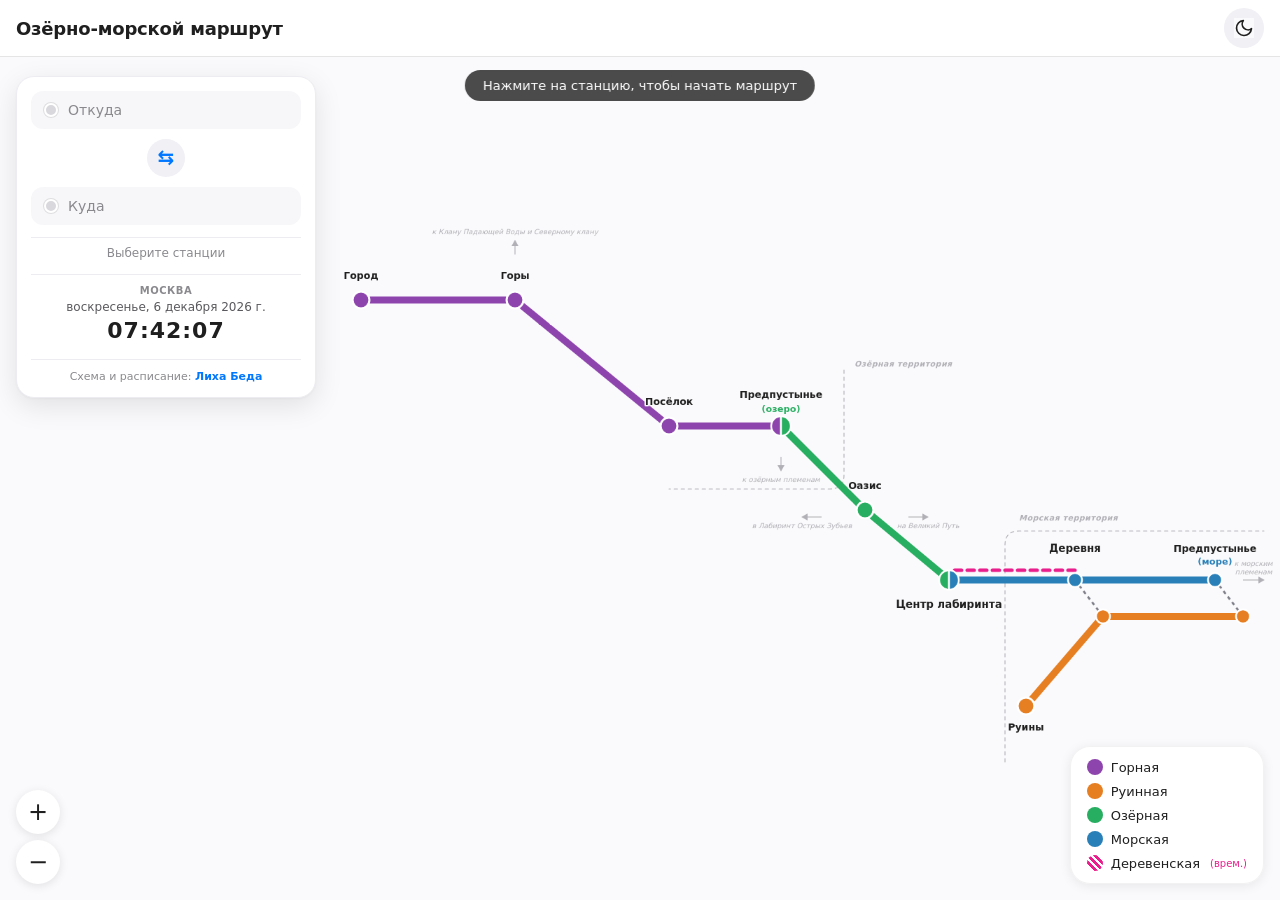
==== commit 4453a2d8: "Визуальные и маршрутные доработки Добавил визуальные определения зон и территорий со станций, время " ====
--- a/index.html
+++ b/index.html
@@ -3,928 +3,269 @@
 <head>
   <meta charset="UTF-8">
   <meta name="viewport" content="width=device-width, initial-scale=1.0, maximum-scale=1.0, user-scalable=no, viewport-fit=cover">
+  <title>CatWar Поезда</title>
   <link rel="icon" type="image/svg+xml" href="favicon.svg">
-  <title>CatWar Поезда</title>
   <style>
-    * {
-      box-sizing: border-box;
-      margin: 0;
-      padding: 0;
-      font-family: system-ui, -apple-system, 'Segoe UI', Roboto, 'Helvetica Neue', sans-serif;
-    }
-
-    body {
-      background: #f2f2f7;
-      display: flex;
-      justify-content: center;
-      align-items: center;
-      min-height: 100vh;
-      overflow: hidden;
-      touch-action: none;
-    }
-
-    .app-container {
-      width: 100vw;
-      height: 100vh;
-      height: 100dvh;
-      display: flex;
-      flex-direction: column;
-      background: #ffffff;
-      position: relative;
-      overflow: hidden;
-    }
-
-    .top-bar {
-      display: flex;
-      align-items: center;
-      padding: 8px 16px;
-      background: #ffffff;
-      border-bottom: 1px solid #e5e5e5;
-      z-index: 10;
-      flex-shrink: 0;
-      min-height: 56px;
-    }
-
-    .app-title {
-      font-weight: 600;
-      font-size: 18px;
-      color: #1f1f1f;
-      letter-spacing: -0.2px;
-    }
-
-    /* ================= ПАНЕЛЬ МАРШРУТА ================= */
-    .route-panel {
-      position: absolute;
-      background: #ffffff;
-      border: 1px solid #ececf1;
-      border-radius: 18px;
-      padding: 14px;
-      box-shadow: 0 8px 28px rgba(0, 0, 0, 0.1), 0 1px 3px rgba(0, 0, 0, 0.04);
-      z-index: 25;
-      display: flex;
-      flex-direction: column;
-      gap: 10px;
-      overflow-y: auto;
-    }
-
-    @media (min-width: 701px) {
-      .route-panel {
-        top: 76px;
-        left: 16px;
-        width: 300px;
-        max-height: calc(100vh - 92px);
-        max-height: calc(100dvh - 92px);
-      }
-    }
-
-    /* Мобильная версия: панель снизу, три состояния */
+    :root {
+      --bg-app: #ffffff; --bg-map: #fafafc; --bg-panel: #ffffff;
+      --bg-field: #f7f7fa; --bg-field-hover: #f0f0f5;
+      --bg-dropdown: #ffffff; --bg-dropdown-hover: #f0f0f5; --bg-dropdown-selected: rgba(0, 119, 255, 0.08);
+      --bg-swap: #f0f0f5; --bg-swap-hover: #e5e5ec;
+      --bg-zoom: #ffffff; --bg-zoom-hover: #f5f5f5;
+      --bg-legend: rgba(255, 255, 255, 0.94);
+      --bg-bubble-body: #1f1f1f; --bg-station-label-stroke: #fafafc;
+      --bg-timing-blue: rgba(0, 119, 255, 0.08); --bg-timing-orange: rgba(230, 126, 34, 0.1);
+      --bg-badge-blue: rgba(0, 119, 255, 0.1); --bg-badge-gray: rgba(128,128,128,0.15);
+      --bg-detail-stop-line: #e5e5e5;
+      --border-app: #e5e5e5; --border-panel: #ececf1; --border-field-open: #0077ff;
+      --text-primary: #1f1f1f; --text-secondary: #5a5a5e; --text-tertiary: #8a8a8e;
+      --text-blue: #0077ff; --text-blue-hover: #0056b3; --text-warn: #c0392b; --text-bubble: #ffffff;
+      --text-swap: #0077ff;
+      --territory-color: #b0b0b6; --arrow-color: #b0b0b6;
+      --shadow-panel: 0 8px 28px rgba(0, 0, 0, 0.1), 0 1px 3px rgba(0, 0, 0, 0.04);
+      --shadow-dropdown: 0 12px 32px rgba(0, 0, 0, 0.14), 0 2px 6px rgba(0, 0, 0, 0.06);
+      --shadow-zoom: 0 2px 10px rgba(0, 0, 0, 0.1); --shadow-legend: 0 2px 12px rgba(0, 0, 0, 0.08);
+      --shadow-bubble: 0 2px 6px rgba(0, 0, 0, 0.25);
+    }
+    body.dark {
+      --bg-app: #1a1a1f; --bg-map: #15151a; --bg-panel: #242428;
+      --bg-field: #2e2e33; --bg-field-hover: #37373d;
+      --bg-dropdown: #2a2a2f; --bg-dropdown-hover: #37373d; --bg-dropdown-selected: rgba(0, 140, 255, 0.18);
+      --bg-swap: #2e2e33; --bg-swap-hover: #3a3a40;
+      --bg-zoom: #242428; --bg-zoom-hover: #2e2e33;
+      --bg-legend: rgba(36, 36, 40, 0.94);
+      --bg-bubble-body: #f0f0f5; --bg-station-label-stroke: #15151a;
+      --bg-timing-blue: rgba(0, 140, 255, 0.18); --bg-timing-orange: rgba(230, 126, 34, 0.22);
+      --bg-badge-blue: rgba(0, 140, 255, 0.2); --bg-badge-gray: rgba(128,128,128,0.25);
+      --bg-detail-stop-line: #3a3a40;
+      --border-app: #2e2e33; --border-panel: #333338; --border-field-open: #3b9eff;
+      --text-primary: #f0f0f5; --text-secondary: #b0b0b5; --text-tertiary: #8a8a8e;
+      --text-blue: #3b9eff; --text-blue-hover: #6bb6ff; --text-warn: #ff6b5a; --text-bubble: #1f1f1f;
+      --text-swap: #3b9eff;
+      --territory-color: #55555c; --arrow-color: #55555c;
+      --shadow-panel: 0 8px 28px rgba(0,0,0,0.5), 0 1px 3px rgba(0,0,0,0.3);
+      --shadow-dropdown: 0 12px 32px rgba(0,0,0,0.6), 0 2px 6px rgba(0,0,0,0.3);
+      --shadow-zoom: 0 2px 10px rgba(0,0,0,0.4); --shadow-legend: 0 2px 12px rgba(0,0,0,0.4);
+      --shadow-bubble: 0 2px 6px rgba(0,0,0,0.5);
+    }
+    * { box-sizing: border-box; margin: 0; padding: 0; font-family: system-ui, -apple-system, 'Segoe UI', Roboto, 'Helvetica Neue', sans-serif; }
+    body { background: #f2f2f7; display: flex; justify-content: center; align-items: center; min-height: 100vh; overflow: hidden; touch-action: none; }
+    body.dark { background: #0e0e12; }
+    .app-container { width: 100vw; height: 100vh; height: 100dvh; display: flex; flex-direction: column; background: var(--bg-app); position: relative; overflow: hidden; }
+    .top-bar { display: flex; align-items: center; padding: 8px 16px; background: var(--bg-app); border-bottom: 1px solid var(--border-app); z-index: 10; flex-shrink: 0; min-height: 56px; }
+    .app-title { font-weight: 600; font-size: 18px; color: var(--text-primary); letter-spacing: -0.2px; margin-right: auto; }
+    .theme-btn { width: 40px; height: 40px; border-radius: 50%; border: none; background: var(--bg-swap); color: var(--text-primary); cursor: pointer; display: flex; align-items: center; justify-content: center; }
+    .theme-btn svg { width: 20px; height: 20px; stroke: currentColor; fill: none; stroke-width: 2; stroke-linecap: round; stroke-linejoin: round; }
+    .theme-btn .icon-sun { display: none; } .theme-btn .icon-moon { display: block; }
+    body.dark .theme-btn .icon-sun { display: block; } body.dark .theme-btn .icon-moon { display: none; }
+
+    .route-panel { position: absolute; background: var(--bg-panel); border: 1px solid var(--border-panel); border-radius: 18px; padding: 14px; box-shadow: var(--shadow-panel); z-index: 25; display: flex; flex-direction: column; gap: 10px; overflow-y: auto; }
+    @media (min-width: 701px) { .route-panel { top: 76px; left: 16px; width: 300px; max-height: calc(100vh - 92px); max-height: calc(100dvh - 92px); } }
     @media (max-width: 700px) {
-      .route-panel {
-        left: 0;
-        right: 0;
-        bottom: 0;
-        width: 100%;
-        border-radius: 20px 20px 0 0;
-        border-bottom: none;
-        padding: 0 14px calc(14px + env(safe-area-inset-bottom, 0px));
-        transition: max-height 0.3s ease;
-        overflow-y: auto;
-        -webkit-overflow-scrolling: touch;
-        touch-action: auto;
-        /* По умолчанию — среднее состояние */
-        max-height: 60dvh;
-      }
-
-      /* Свёрнутое: гарантированно видна ручка + одна строка поля */
-      .route-panel.mob-collapsed {
-        max-height: 92px;
-        overflow: hidden;
-      }
-
-      /* Среднее: время Москвы уже видно */
-      .route-panel.mob-medium {
-        max-height: 60dvh;
-      }
-
-      /* Развёрнутое: видно всё, включая детали маршрута */
-      .route-panel.mob-expanded {
-        max-height: 92dvh;
-      }
-
-      /* Ручка-«ремешок» — всегда наверху панели, sticky */
-      .panel-handle {
-        display: block;
-        position: sticky;
-        top: 0;
-        background: #ffffff;
-        padding: 12px 0 10px;
-        margin: 0 -14px;
-        text-align: center;
-        cursor: grab;
-        z-index: 5;
-        touch-action: none;
-        /* Чтобы клик по ручке не «проваливался» на карту под панелью */
-        border-radius: 20px 20px 0 0;
-      }
-
-      .panel-handle-bar {
-        display: inline-block;
-        width: 48px;
-        height: 5px;
-        border-radius: 3px;
-        background: #c8c8ce;
-        transition: background 0.15s;
-      }
-
-      .panel-handle:active .panel-handle-bar {
-        background: #8a8a8e;
-      }
-    }
-
-    @media (min-width: 701px) {
-      .panel-handle { display: none; }
-    }
-
-    .route-field {
-      position: relative;
-    }
-
-    .route-field-btn {
-      width: 100%;
-      display: flex;
-      align-items: center;
-      gap: 10px;
-      background: #f7f7fa;
-      border: 1.5px solid transparent;
-      border-radius: 12px;
-      padding: 10px 38px 10px 12px;
-      font-size: 14px;
-      font-weight: 500;
-      color: #1f1f1f;
-      cursor: pointer;
-      transition: background 0.15s, border-color 0.15s;
-      text-align: left;
-      font-family: inherit;
-      position: relative;
-    }
-
-    .route-field-btn:hover {
-      background: #f0f0f5;
-    }
-
-    .route-field-btn.open {
-      border-color: #0077ff;
-      background: #ffffff;
-    }
-
-    .field-marker {
-      width: 14px;
-      height: 14px;
-      border-radius: 50%;
-      flex-shrink: 0;
-      border: 2px solid white;
-      box-shadow: 0 0 0 1px rgba(0, 0, 0, 0.1);
-      transition: background 0.15s;
-    }
-
-    .field-marker.empty {
-      background: #d8d8dd !important;
-    }
-
-    .field-label {
-      flex: 1;
-      white-space: nowrap;
-      overflow: hidden;
-      text-overflow: ellipsis;
-    }
-
-    .field-label.placeholder {
-      color: #8a8a8e;
-      font-weight: 400;
-    }
-
-    .clear-field-btn {
-      position: absolute;
-      right: 8px;
-      top: 50%;
-      transform: translateY(-50%);
-      width: 22px;
-      height: 22px;
-      border-radius: 50%;
-      border: none;
-      background: rgba(0, 0, 0, 0.06);
-      color: #5a5a5e;
-      font-size: 14px;
-      line-height: 1;
-      cursor: pointer;
-      display: none;
-      align-items: center;
-      justify-content: center;
-      transition: background 0.15s, color 0.15s;
-      font-family: inherit;
-      padding: 0;
-      font-weight: 500;
-    }
-
-    .clear-field-btn.visible {
-      display: flex;
-    }
-
-    .clear-field-btn:hover {
-      background: rgba(0, 0, 0, 0.12);
-      color: #1f1f1f;
-    }
-
-    .dropdown {
-      position: absolute;
-      top: calc(100% + 6px);
-      left: 0;
-      right: 0;
-      background: #ffffff;
-      border-radius: 14px;
-      box-shadow: 0 12px 32px rgba(0, 0, 0, 0.14), 0 2px 6px rgba(0, 0, 0, 0.06);
-      border: 1px solid #ececf1;
-      max-height: 280px;
-      overflow-y: auto;
-      z-index: 100;
-      padding: 6px;
-      display: none;
-      animation: dropdownIn 0.15s ease-out;
-      -webkit-overflow-scrolling: touch;
-      touch-action: auto;
-    }
-
-    .dropdown.open {
-      display: block;
-    }
-
-    @keyframes dropdownIn {
-      from { opacity: 0; transform: translateY(-4px); }
-      to   { opacity: 1; transform: translateY(0); }
-    }
-
-    .dropdown-item {
-      display: flex;
-      align-items: center;
-      gap: 10px;
-      padding: 9px 10px;
-      border-radius: 9px;
-      cursor: pointer;
-      transition: background 0.1s;
-      font-size: 14px;
-      color: #1f1f1f;
-      font-weight: 500;
-    }
-
-    .dropdown-item:hover,
-    .dropdown-item.focused {
-      background: #f0f0f5;
-    }
-
-    .dropdown-item.selected {
-      background: rgba(0, 119, 255, 0.08);
-      color: #0077ff;
-    }
-
-    .dropdown-item .item-lines {
-      display: flex;
-      gap: 3px;
-      flex-shrink: 0;
-    }
-
-    .dropdown-item .line-dot {
-      width: 10px;
-      height: 10px;
-      border-radius: 50%;
-      border: 1.5px solid white;
-      box-shadow: 0 0 0 1px rgba(0, 0, 0, 0.08);
-    }
-
-    .dropdown-item .item-name {
-      flex: 1;
-      white-space: nowrap;
-      overflow: hidden;
-      text-overflow: ellipsis;
-    }
-
-    .dropdown-item.disabled {
-      opacity: 0.4;
-      cursor: not-allowed;
-    }
-
-    .dropdown::-webkit-scrollbar {
-      width: 6px;
-    }
-    .dropdown::-webkit-scrollbar-thumb {
-      background: #d8d8dd;
-      border-radius: 3px;
-    }
-
-    .swap-btn {
-      align-self: center;
-      width: 38px;
-      height: 38px;
-      border-radius: 50%;
-      border: none;
-      background: #f0f0f5;
-      color: #0077ff;
-      font-size: 20px;
-      font-weight: 700;
-      cursor: pointer;
-      display: flex;
-      align-items: center;
-      justify-content: center;
-      transition: background 0.15s, transform 0.2s;
-      font-family: inherit;
-      line-height: 1;
-      padding-bottom: 2px;
-    }
-
-    .swap-btn:hover {
-      background: #e5e5ec;
-    }
-
-    .swap-btn:active {
-      transform: rotate(180deg);
-    }
-
-    .route-summary {
-      font-size: 12px;
-      color: #8a8a8e;
-      text-align: center;
-      padding-top: 8px;
-      border-top: 1px solid #f0f0f0;
-      margin-top: 2px;
-      font-weight: 500;
-    }
-
-    .moscow-time {
-      margin-top: 4px;
-      padding-top: 10px;
-      border-top: 1px solid #f0f0f0;
-      display: flex;
-      flex-direction: column;
-      gap: 4px;
-      text-align: center;
-    }
-
-    .moscow-time-label {
-      font-size: 10px;
-      color: #8a8a8e;
-      text-transform: uppercase;
-      letter-spacing: 0.5px;
-      font-weight: 600;
-    }
-
-    .moscow-time-date {
-      font-size: 12px;
-      color: #5a5a5e;
-      font-weight: 500;
-    }
-
-    .moscow-time-clock {
-      font-size: 22px;
-      font-weight: 700;
-      color: #1f1f1f;
-      font-variant-numeric: tabular-nums;
-      letter-spacing: 1px;
-      font-feature-settings: "tnum";
-    }
-
-    .route-timing {
-      margin-top: 4px;
-      padding-top: 10px;
-      border-top: 1px solid #f0f0f0;
-      display: none;
-      flex-direction: column;
-      gap: 8px;
-    }
-
-    .route-timing.visible {
-      display: flex;
-    }
-
-    .timing-row {
-      display: flex;
-      justify-content: space-between;
-      align-items: baseline;
-      gap: 8px;
-    }
-
-    .timing-label {
-      font-size: 11px;
-      color: #8a8a8e;
-      font-weight: 600;
-      text-transform: uppercase;
-      letter-spacing: 0.3px;
-      flex-shrink: 0;
-    }
-
-    .timing-value {
-      font-size: 16px;
-      font-weight: 700;
-      color: #1f1f1f;
-      font-variant-numeric: tabular-nums;
-      text-align: right;
-    }
-
-    .timing-value .day-badge {
-      display: inline-block;
-      font-size: 11px;
-      font-weight: 700;
-      color: #0077ff;
-      background: rgba(0, 119, 255, 0.1);
-      border-radius: 6px;
-      padding: 1px 5px;
-      margin-right: 5px;
-      text-transform: uppercase;
-      letter-spacing: 0.3px;
-      vertical-align: 2px;
-    }
-
-    .timing-durations {
-      display: flex;
-      gap: 6px;
-      margin-top: 2px;
-    }
-
-    .timing-duration {
-      flex: 1;
-      font-size: 12px;
-      font-weight: 700;
-      color: #0077ff;
-      text-align: center;
-      padding: 7px 6px;
-      background: rgba(0, 119, 255, 0.08);
-      border-radius: 10px;
-      line-height: 1.2;
-    }
-
-    .timing-duration .duration-label {
-      display: block;
-      font-size: 9px;
-      font-weight: 600;
-      color: #5a5a5e;
-      text-transform: uppercase;
-      letter-spacing: 0.3px;
-      margin-bottom: 2px;
-    }
-
-    .timing-duration.wait {
-      background: rgba(230, 126, 34, 0.1);
-      color: #d35400;
-    }
-
-    .timing-note {
-      font-size: 11px;
-      color: #8a8a8e;
-      text-align: center;
-      line-height: 1.4;
-    }
-
-    .timing-note.warn {
-      color: #c0392b;
-    }
-
-    /* ================= ДЕТАЛИ МАРШРУТА ================= */
-    .route-details {
-      margin-top: 6px;
-      border-top: 1px solid #f0f0f0;
-      padding-top: 8px;
-    }
-
-    .route-details-toggle {
-      width: 100%;
-      background: none;
-      border: none;
-      display: flex;
-      justify-content: space-between;
-      align-items: center;
-      padding: 6px 2px;
-      font-size: 12px;
-      font-weight: 600;
-      color: #0077ff;
-      cursor: pointer;
-      font-family: inherit;
-      transition: color 0.15s;
-    }
-
-    .route-details-toggle:hover {
-      color: #0056b3;
-    }
-
-    .route-details-toggle .details-arrow {
-      font-size: 10px;
-      transition: transform 0.2s;
-      color: #8a8a8e;
-    }
-
-    .route-details.open .route-details-toggle .details-arrow {
-      transform: rotate(180deg);
-    }
-
-    .route-details-body {
-      display: none;
-      flex-direction: column;
-      gap: 0;
-      padding: 8px 0 2px 0;
-    }
-
-    .route-details.open .route-details-body {
-      display: flex;
-    }
-
-    .detail-stop {
-      display: flex;
-      align-items: flex-start;
-      gap: 10px;
-      padding: 8px 0;
-      position: relative;
-    }
-
-    .detail-stop:not(:last-child)::before {
-      content: '';
-      position: absolute;
-      left: 10px;
-      top: 28px;
-      bottom: -8px;
-      width: 3px;
-      background: #e5e5e5;
-      border-radius: 2px;
-    }
-
+      .route-panel { left: 0; right: 0; bottom: 0; width: 100%; border-radius: 20px 20px 0 0; border-bottom: none; padding: 0 14px calc(14px + env(safe-area-inset-bottom, 0px)); transition: max-height 0.3s ease; overflow-y: auto; -webkit-overflow-scrolling: touch; touch-action: auto; max-height: 60dvh; }
+      .route-panel.mob-collapsed { max-height: 92px; overflow: hidden; }
+      .route-panel.mob-medium { max-height: 60dvh; }
+      .route-panel.mob-expanded { max-height: 92dvh; }
+      .panel-handle { display: block; position: sticky; top: 0; background: var(--bg-panel); padding: 12px 0 10px; margin: 0 -14px; text-align: center; cursor: grab; z-index: 5; touch-action: none; border-radius: 20px 20px 0 0; }
+      .panel-handle-bar { display: inline-block; width: 48px; height: 5px; border-radius: 3px; background: #c8c8ce; }
+      body.dark .panel-handle-bar { background: #5a5a60; }
+    }
+    @media (min-width: 701px) { .panel-handle { display: none; } }
+
+    .route-field { position: relative; }
+    .route-field-btn { width: 100%; display: flex; align-items: center; gap: 10px; background: var(--bg-field); border: 1.5px solid transparent; border-radius: 12px; padding: 10px 38px 10px 12px; font-size: 14px; font-weight: 500; color: var(--text-primary); cursor: pointer; text-align: left; font-family: inherit; position: relative; }
+    .route-field-btn:hover { background: var(--bg-field-hover); }
+    .route-field-btn.open { border-color: var(--border-field-open); background: var(--bg-panel); }
+    .field-marker { width: 14px; height: 14px; border-radius: 50%; flex-shrink: 0; border: 2px solid var(--bg-panel); box-shadow: 0 0 0 1px rgba(0,0,0,0.1); }
+    .field-marker.empty { background: #d8d8dd !important; } body.dark .field-marker.empty { background: #4a4a50 !important; }
+    .field-label { flex: 1; white-space: nowrap; overflow: hidden; text-overflow: ellipsis; }
+    .field-label.placeholder { color: var(--text-tertiary); font-weight: 400; }
+    .clear-field-btn { position: absolute; right: 8px; top: 50%; transform: translateY(-50%); width: 22px; height: 22px; border-radius: 50%; border: none; background: rgba(128,128,128,0.15); color: var(--text-secondary); font-size: 14px; cursor: pointer; display: none; align-items: center; justify-content: center; }
+    .clear-field-btn.visible { display: flex; }
+    .dropdown { position: absolute; top: calc(100% + 6px); left: 0; right: 0; background: var(--bg-dropdown); border-radius: 14px; box-shadow: var(--shadow-dropdown); border: 1px solid var(--border-panel); max-height: 280px; overflow-y: auto; z-index: 100; padding: 6px; display: none; }
+    .dropdown.open { display: block; }
+    .dropdown-item { display: flex; align-items: center; gap: 10px; padding: 9px 10px; border-radius: 9px; cursor: pointer; font-size: 14px; color: var(--text-primary); font-weight: 500; }
+    .dropdown-item:hover { background: var(--bg-dropdown-hover); }
+    .dropdown-item.selected { background: var(--bg-dropdown-selected); color: var(--text-blue); }
+    .dropdown-item .item-lines { display: flex; gap: 3px; flex-shrink: 0; }
+    .dropdown-item .line-dot { width: 10px; height: 10px; border-radius: 50%; border: 1.5px solid var(--bg-dropdown); box-shadow: 0 0 0 1px rgba(0,0,0,0.08); }
+    .dropdown-item .item-name { flex: 1; white-space: nowrap; overflow: hidden; text-overflow: ellipsis; }
+    .dropdown-item.disabled { opacity: 0.4; cursor: not-allowed; }
+
+    .swap-btn { align-self: center; width: 38px; height: 38px; border-radius: 50%; border: none; background: var(--bg-swap); color: var(--text-swap); font-size: 20px; font-weight: 700; cursor: pointer; display: flex; align-items: center; justify-content: center; font-family: inherit; line-height: 1; padding-bottom: 2px; }
+    .swap-btn:hover { background: var(--bg-swap-hover); }
+    .route-summary { font-size: 12px; color: var(--text-tertiary); text-align: center; padding-top: 8px; border-top: 1px solid var(--border-panel); margin-top: 2px; font-weight: 500; }
+    .moscow-time { margin-top: 4px; padding-top: 10px; border-top: 1px solid var(--border-panel); display: flex; flex-direction: column; gap: 4px; text-align: center; }
+    .moscow-time-label { font-size: 10px; color: var(--text-tertiary); text-transform: uppercase; letter-spacing: 0.5px; font-weight: 600; }
+    .moscow-time-date { font-size: 12px; color: var(--text-secondary); font-weight: 500; }
+    .moscow-time-clock { font-size: 22px; font-weight: 700; color: var(--text-primary); font-variant-numeric: tabular-nums; letter-spacing: 1px; }
+    .author-line { margin-top: 6px; padding-top: 10px; border-top: 1px solid var(--border-panel); text-align: center; font-size: 11px; color: var(--text-tertiary); }
+    .author-line a { color: var(--text-blue); text-decoration: none; font-weight: 600; }
+
+    .route-timing { margin-top: 4px; padding-top: 10px; border-top: 1px solid var(--border-panel); display: none; flex-direction: column; gap: 8px; }
+    .route-timing.visible { display: flex; }
+    .timing-row { display: flex; justify-content: space-between; align-items: baseline; gap: 8px; }
+    .timing-label { font-size: 11px; color: var(--text-tertiary); font-weight: 600; text-transform: uppercase; letter-spacing: 0.3px; }
+    .timing-value { font-size: 16px; font-weight: 700; color: var(--text-primary); font-variant-numeric: tabular-nums; text-align: right; }
+    .timing-value .day-badge { display: inline-block; font-size: 11px; font-weight: 700; color: var(--text-blue); background: var(--bg-badge-blue); border-radius: 6px; padding: 1px 5px; margin-right: 5px; text-transform: uppercase; vertical-align: 2px; }
+    .timing-durations { display: flex; gap: 6px; margin-top: 2px; }
+    .timing-duration { flex: 1; font-size: 12px; font-weight: 700; color: var(--text-blue); text-align: center; padding: 7px 6px; background: var(--bg-timing-blue); border-radius: 10px; line-height: 1.2; }
+    .timing-duration .duration-label { display: block; font-size: 9px; font-weight: 600; color: var(--text-secondary); text-transform: uppercase; margin-bottom: 2px; }
+    .timing-duration.wait { background: var(--bg-timing-orange); color: #d35400; }
+    .timing-note { font-size: 11px; color: var(--text-tertiary); text-align: center; line-height: 1.4; }
+    .timing-note.warn { color: var(--text-warn); }
+    .route-details { margin-top: 6px; border-top: 1px solid var(--border-panel); padding-top: 8px; }
+    .route-details-toggle { width: 100%; background: none; border: none; display: flex; justify-content: space-between; align-items: center; padding: 6px 2px; font-size: 12px; font-weight: 600; color: var(--text-blue); cursor: pointer; font-family: inherit; }
+    .route-details-toggle .details-arrow { font-size: 10px; color: var(--text-tertiary); }
+    .route-details.open .route-details-toggle .details-arrow { transform: rotate(180deg); display: inline-block; }
+    .route-details-body { display: none; flex-direction: column; padding: 8px 0 2px 0; }
+    .route-details.open .route-details-body { display: flex; }
+    .detail-stop { display: flex; align-items: flex-start; gap: 10px; padding: 8px 0; position: relative; }
+    .detail-stop:not(:last-child)::before { content: ''; position: absolute; left: 10px; top: 28px; bottom: -8px; width: 3px; background: var(--bg-detail-stop-line); border-radius: 2px; }
     .detail-stop.seg-purple:not(:last-child)::before { background: #8e44ad; }
     .detail-stop.seg-orange:not(:last-child)::before { background: #e67e22; }
     .detail-stop.seg-green:not(:last-child)::before  { background: #27ae60; }
     .detail-stop.seg-blue:not(:last-child)::before   { background: #2980b9; }
     .detail-stop.seg-pink:not(:last-child)::before   { background: #e91e8c; }
-
-    .detail-dot {
-      width: 22px;
-      height: 22px;
-      border-radius: 50%;
-      flex-shrink: 0;
-      background: #ffffff;
-      border: 4px solid #8a8a8e;
-      box-sizing: border-box;
-      z-index: 1;
-      position: relative;
-    }
-
-    .detail-stop.kind-start .detail-dot {
-      border-color: var(--dot-color);
-      box-shadow: 0 0 0 3px color-mix(in srgb, var(--dot-color) 20%, transparent);
-    }
-
-    .detail-stop.kind-end .detail-dot {
-      border-color: var(--dot-color);
-      box-shadow: 0 0 0 3px color-mix(in srgb, var(--dot-color) 20%, transparent);
-    }
-
-    .detail-stop.kind-transfer .detail-dot {
-      border: none;
-      background: linear-gradient(
-        to bottom,
-        var(--top-color) 0%,
-        var(--top-color) 50%,
-        var(--bottom-color) 50%,
-        var(--bottom-color) 100%
-      );
-      box-shadow: 0 0 0 2px #ffffff, 0 0 0 3px rgba(0, 0, 0, 0.08);
-    }
-
-    .detail-content {
-      flex: 1;
-      min-width: 0;
-      padding-top: 1px;
-    }
-
-    .detail-station-name {
-      font-size: 13px;
-      font-weight: 700;
-      color: #1f1f1f;
-      margin-bottom: 2px;
-      line-height: 1.2;
-    }
-
-    .detail-action {
-      font-size: 11px;
-      color: #5a5a5e;
-      font-weight: 500;
-      line-height: 1.3;
-      margin-bottom: 2px;
-    }
-
-    .detail-action .line-dot-inline {
-      display: inline-block;
-      width: 8px;
-      height: 8px;
-      border-radius: 50%;
-      vertical-align: middle;
-      margin: 0 2px 1px 2px;
-    }
-
-    .detail-time {
-      font-size: 12px;
-      color: #0077ff;
-      font-weight: 700;
-      font-variant-numeric: tabular-nums;
-      margin-top: 2px;
-    }
-
-    .detail-time .day-badge {
-      display: inline-block;
-      font-size: 10px;
-      font-weight: 700;
-      color: #0077ff;
-      background: rgba(0, 119, 255, 0.1);
-      border-radius: 5px;
-      padding: 0px 4px;
-      margin-right: 4px;
-      text-transform: uppercase;
-      letter-spacing: 0.3px;
-      vertical-align: 1px;
-    }
-
-    .map-viewport {
-      flex: 1;
-      overflow: hidden;
-      position: relative;
-      background: #fafafc;
-      cursor: grab;
-      touch-action: none;
-    }
-
-    .map-viewport:active {
-      cursor: grabbing;
-    }
-
-    .map-content {
-      transform-origin: 0 0;
-      will-change: transform;
-      position: relative;
-      width: 1500px;
-      height: 950px;
-    }
-
-    svg {
-      display: block;
-      width: 100%;
-      height: 100%;
-      background: #fafafc;
-    }
-
-    #metroSvg.route-active .dim-target {
-      opacity: 0.15;
-      transition: opacity 0.25s ease;
-    }
-
-    #metroSvg.route-active .active {
-      opacity: 1 !important;
-      transition: opacity 0.25s ease;
-    }
-
-    .line-segment {
-      transition: opacity 0.25s ease;
-    }
-
-    .station {
-      cursor: pointer;
-      transition: opacity 0.25s ease;
-    }
-
-    .station:hover .station-circle {
-      filter: brightness(0.85) drop-shadow(0 0 4px rgba(0,0,0,0.3));
-    }
-
-    .station:hover .pill-half {
-      filter: brightness(0.9) drop-shadow(0 0 4px rgba(0,0,0,0.3));
-    }
-
-    .station.selected .station-circle {
-      filter: drop-shadow(0 0 5px rgba(0,0,0,0.5));
-    }
-
-    .station-label {
-      font-size: 14px;
-      font-weight: 600;
-      fill: #2c2c2c;
-      pointer-events: none;
-      user-select: none;
-      text-anchor: middle;
-      paint-order: stroke;
-      stroke: #fafafc;
-      stroke-width: 4px;
-      stroke-linecap: round;
-      stroke-linejoin: round;
-      font-family: system-ui, -apple-system, 'Segoe UI', Roboto, sans-serif;
-      transition: opacity 0.25s ease;
-    }
-
-    .route-bubble {
-      pointer-events: none;
-      opacity: 0;
-      transition: opacity 0.25s ease;
-    }
-
-    .route-bubble.visible {
-      opacity: 1;
-    }
-
-    .route-bubble .bubble-body {
-      fill: #1f1f1f;
-      stroke: white;
-      stroke-width: 2;
-      filter: drop-shadow(0 2px 6px rgba(0,0,0,0.25));
-    }
-
-    .route-bubble .bubble-text {
-      fill: #ffffff;
-      font-size: 14px;
-      font-weight: 600;
-      text-anchor: middle;
-      dominant-baseline: middle;
-      font-family: system-ui, -apple-system, 'Segoe UI', Roboto, sans-serif;
-      letter-spacing: 0.2px;
-    }
-
-    .legend {
-      position: absolute;
-      bottom: 16px;
-      right: 16px;
-      background: rgba(255, 255, 255, 0.94);
-      backdrop-filter: blur(8px);
-      padding: 12px 16px;
-      border-radius: 20px;
-      box-shadow: 0 2px 12px rgba(0, 0, 0, 0.08);
-      display: flex;
-      flex-direction: column;
-      gap: 8px;
-      font-size: 13px;
-      z-index: 20;
-      pointer-events: none;
-      border: 1px solid rgba(0, 0, 0, 0.04);
-    }
-
-    @media (max-width: 700px) {
-      .legend {
-        bottom: auto;
-        top: 76px;
-        right: 12px;
-        font-size: 11px;
-        padding: 10px 12px;
-        opacity: 0.9;
-      }
-      .legend-dot { width: 12px; height: 12px; }
-    }
-
-    .legend-item {
-      display: flex;
-      align-items: center;
-      gap: 8px;
-      font-weight: 500;
-      color: #2c2c2c;
-    }
-
-    .legend-dot {
-      width: 16px;
-      height: 16px;
-      border-radius: 50%;
-      flex-shrink: 0;
-      box-shadow: 0 0 0 2px white;
-    }
-
-    .legend-item.temporary .legend-dot {
-      background: repeating-linear-gradient(
-        45deg,
-        #e91e8c,
-        #e91e8c 3px,
-        #ffffff 3px,
-        #ffffff 5px
-      );
-    }
-
-    .zoom-controls {
-      position: absolute;
-      bottom: 16px;
-      left: 16px;
-      display: flex;
-      flex-direction: column;
-      gap: 6px;
-      z-index: 20;
-    }
-
-    @media (max-width: 700px) {
-      .zoom-controls {
-        bottom: auto;
-        top: 76px;
-        left: 12px;
-      }
-    }
-
-    .zoom-btn {
-      width: 44px;
-      height: 44px;
-      border-radius: 50%;
-      background: white;
-      border: none;
-      box-shadow: 0 2px 10px rgba(0, 0, 0, 0.1);
-      font-size: 24px;
-      font-weight: 300;
-      color: #1f1f1f;
-      display: flex;
-      align-items: center;
-      justify-content: center;
-      cursor: pointer;
-      transition: background 0.15s;
-      user-select: none;
-      line-height: 1;
-    }
-
-    .zoom-btn:hover { background: #f5f5f5; }
-    .zoom-btn:active { background: #e8e8e8; }
-
-    .hint {
-      position: absolute;
-      top: 70px;
-      left: 50%;
-      transform: translateX(-50%);
-      background: rgba(0, 0, 0, 0.7);
-      color: white;
-      padding: 8px 18px;
-      border-radius: 30px;
-      font-size: 13px;
-      z-index: 30;
-      pointer-events: none;
-      backdrop-filter: blur(4px);
-      transition: opacity 0.4s;
-      white-space: nowrap;
-    }
-
-    @media (max-width: 700px) {
-      .app-title { font-size: 16px; }
-      .zoom-btn { width: 40px; height: 40px; font-size: 22px; }
-      .route-field-btn { font-size: 14px; padding: 11px 36px 11px 12px; }
-      .hint { font-size: 12px; }
-    }
+    .detail-dot { width: 22px; height: 22px; border-radius: 50%; flex-shrink: 0; background: var(--bg-panel); border: 4px solid var(--text-tertiary); box-sizing: border-box; z-index: 1; }
+    .detail-stop.kind-start .detail-dot { border-color: var(--dot-color); box-shadow: 0 0 0 3px color-mix(in srgb, var(--dot-color) 20%, transparent); }
+    .detail-stop.kind-end .detail-dot { border-color: var(--dot-color); box-shadow: 0 0 0 3px color-mix(in srgb, var(--dot-color) 20%, transparent); }
+    .detail-stop.kind-transfer .detail-dot { border: none; background: linear-gradient(to bottom, var(--top-color) 0%, var(--top-color) 50%, var(--bottom-color) 50%, var(--bottom-color) 100%); box-shadow: 0 0 0 2px var(--bg-panel), 0 0 0 3px rgba(128,128,128,0.15); }
+    .detail-content { flex: 1; min-width: 0; padding-top: 1px; }
+    .detail-station-name { font-size: 13px; font-weight: 700; color: var(--text-primary); margin-bottom: 2px; line-height: 1.2; }
+    .detail-action { font-size: 11px; color: var(--text-secondary); font-weight: 500; line-height: 1.3; margin-bottom: 2px; }
+    .detail-action .line-dot-inline { display: inline-block; width: 8px; height: 8px; border-radius: 50%; vertical-align: middle; margin: 0 2px 1px 2px; }
+    .detail-timings { margin-top: 4px; display: flex; flex-direction: column; gap: 2px; font-variant-numeric: tabular-nums; }
+    .detail-timing-row { display: flex; align-items: baseline; gap: 6px; font-size: 11px; color: var(--text-secondary); }
+    .detail-timing-row .tt-label { font-size: 10px; color: var(--text-tertiary); font-weight: 600; text-transform: uppercase; min-width: 84px; }
+    .detail-timing-row .tt-value { font-size: 12px; font-weight: 700; color: var(--text-blue); white-space: nowrap; }
+    .detail-timing-row .tt-value .day-badge { display: inline-block; font-size: 9px; font-weight: 700; color: var(--text-blue); background: var(--bg-badge-blue); border-radius: 4px; padding: 0 3px; margin-right: 3px; text-transform: uppercase; }
+    .detail-timing-row .tt-value .arrived-badge { display: inline-block; font-size: 9px; font-weight: 700; color: var(--text-secondary); background: var(--bg-badge-gray); border-radius: 4px; padding: 0 4px; margin-left: 4px; text-transform: uppercase; }
+    .detail-stay { font-size: 10px; color: var(--text-tertiary); font-weight: 600; margin-top: 1px; }
+    .detail-stay.wait { color: #d35400; }
+    body.dark .detail-stay.wait { color: #ff9f5a; }
+
+    .map-viewport { flex: 1; overflow: hidden; position: relative; background: var(--bg-map); cursor: grab; touch-action: none; }
+    .map-viewport:active { cursor: grabbing; }
+    .map-content { transform-origin: 0 0; will-change: transform; position: relative; width: 1500px; height: 950px; }
+    svg { display: block; width: 100%; height: 100%; background: var(--bg-map); }
+
+    .side-arrow { pointer-events: none; }
+    .side-arrow-line { stroke: var(--arrow-color); stroke-width: 1.2; fill: none; }
+    .side-arrow-head { fill: var(--arrow-color); }
+    .side-arrow-label { fill: var(--arrow-color); font-size: 10px; font-weight: 500; font-style: italic; paint-order: stroke; stroke: var(--bg-map); stroke-width: 3px; stroke-linecap: round; stroke-linejoin: round; }
+
+    .territory { pointer-events: none; }
+    .territory-outline { fill: none; stroke: var(--territory-color); stroke-width: 1.2; stroke-dasharray: 5 5; stroke-linecap: round; stroke-linejoin: round; }
+    .territory-label { fill: var(--territory-color); font-size: 11px; font-weight: 700; font-style: italic; letter-spacing: 0.5px; paint-order: stroke; stroke: var(--bg-map); stroke-width: 4px; stroke-linecap: round; stroke-linejoin: round; }
+
+    #metroSvg.route-active .dim-target { opacity: 0.15; transition: opacity 0.25s ease; }
+    #metroSvg.route-active .active { opacity: 1 !important; transition: opacity 0.25s ease; }
+    .line-segment { transition: opacity 0.25s ease; }
+    .station { cursor: pointer; transition: opacity 0.25s ease; }
+    .station:hover .station-circle { filter: brightness(0.85) drop-shadow(0 0 4px rgba(0,0,0,0.3)); }
+    body.dark .station:hover .station-circle { filter: brightness(1.15) drop-shadow(0 0 6px rgba(255,255,255,0.2)); }
+    .station-label { font-size: 14px; font-weight: 600; fill: var(--text-primary); pointer-events: none; user-select: none; text-anchor: middle; paint-order: stroke; stroke: var(--bg-station-label-stroke); stroke-width: 4px; stroke-linecap: round; stroke-linejoin: round; }
+    .route-bubble { pointer-events: none; opacity: 0; }
+    .route-bubble.visible { opacity: 1; }
+    .route-bubble .bubble-body { fill: var(--bg-bubble-body); stroke: var(--bg-panel); stroke-width: 2; }
+    .route-bubble .bubble-text { fill: var(--text-bubble); font-size: 14px; font-weight: 600; text-anchor: middle; dominant-baseline: middle; }
+
+    .legend { position: absolute; bottom: 16px; right: 16px; background: var(--bg-legend); backdrop-filter: blur(8px); padding: 12px 16px; border-radius: 20px; box-shadow: var(--shadow-legend); display: flex; flex-direction: column; gap: 8px; font-size: 13px; z-index: 20; pointer-events: none; border: 1px solid rgba(128,128,128,0.1); }
+    @media (max-width: 700px) { .legend { bottom: auto; top: 76px; right: 12px; font-size: 11px; padding: 10px 12px; opacity: 0.9; } .legend-dot { width: 12px; height: 12px; } }
+    .legend-item { display: flex; align-items: center; gap: 8px; font-weight: 500; color: var(--text-primary); }
+    .legend-dot { width: 16px; height: 16px; border-radius: 50%; flex-shrink: 0; box-shadow: 0 0 0 2px var(--bg-legend); }
+    .legend-item.temporary .legend-dot { background: repeating-linear-gradient(45deg, #e91e8c, #e91e8c 3px, #ffffff 3px, #ffffff 5px); }
+
+    .zoom-controls { position: absolute; bottom: 16px; left: 16px; display: flex; flex-direction: column; gap: 6px; z-index: 20; }
+    @media (max-width: 700px) { .zoom-controls { bottom: auto; top: 76px; left: 12px; } }
+    .zoom-btn { width: 44px; height: 44px; border-radius: 50%; background: var(--bg-zoom); border: none; box-shadow: var(--shadow-zoom); font-size: 24px; font-weight: 300; color: var(--text-primary); display: flex; align-items: center; justify-content: center; cursor: pointer; }
+    .zoom-btn:hover { background: var(--bg-zoom-hover); }
+    .hint { position: absolute; top: 70px; left: 50%; transform: translateX(-50%); background: rgba(0,0,0,0.7); color: white; padding: 8px 18px; border-radius: 30px; font-size: 13px; z-index: 30; pointer-events: none; backdrop-filter: blur(4px); transition: opacity 0.4s; white-space: nowrap; }
+    @media (max-width: 700px) { .app-title { font-size: 16px; } .zoom-btn { width: 40px; height: 40px; font-size: 22px; } .route-field-btn { font-size: 14px; padding: 11px 36px 11px 12px; } .hint { font-size: 12px; } }
   </style>
 </head>
 <body>
 <div class="app-container">
   <div class="top-bar">
     <div class="app-title">Озёрно-морской маршрут</div>
+    <button class="theme-btn" id="themeBtn" title="Переключить тему">
+      <svg class="icon-moon" viewBox="0 0 24 24"><path d="M21 12.79A9 9 0 1 1 11.21 3 7 7 0 0 0 21 12.79z"/></svg>
+      <svg class="icon-sun" viewBox="0 0 24 24"><circle cx="12" cy="12" r="4"/><path d="M12 2v2M12 20v2M4.93 4.93l1.41 1.41M17.66 17.66l1.41 1.41M2 12h2M20 12h2M4.93 19.07l1.41-1.41M17.66 6.34l1.41-1.41"/></svg>
+    </button>
   </div>
 
   <div class="map-viewport" id="viewport">
     <div class="map-content" id="mapContent">
       <svg viewBox="0 0 1500 950" preserveAspectRatio="xMidYMid meet" id="metroSvg">
-        <rect width="1500" height="950" fill="#fafafc" class="dim-target" />
+        <rect width="1500" height="950" fill="transparent" class="dim-target" />
+
+        <!-- Озёрная территория — правый нижний угол -->
+        <g class="territory dim-target">
+          <path class="territory-outline" d="M 870,320 L 870,470 Q 870,490 850,490 L 620,490" />
+          <text class="territory-label" x="885" y="315" text-anchor="start">Озёрная территория</text>
+        </g>
+
+        <!-- Морская территория — левый верхний угол -->
+        <g class="territory dim-target">
+          <path class="territory-outline" d="M 1100,880 L 1100,570 Q 1100,550 1120,550 L 1470,550" />
+          <text class="territory-label" x="1120" y="535" text-anchor="start">Морская территория</text>
+        </g>
 
         <!-- ФИОЛЕТОВАЯ -->
-        <line class="line-segment dim-target" data-line="purple" data-from="gorod" data-to="gory"
-              id="seg-purple-gorod-gory" x1="180" y1="220" x2="400" y2="220"
-              stroke="#8e44ad" stroke-width="10" stroke-linecap="round" />
-        <line class="line-segment dim-target" data-line="purple" data-from="gory" data-to="poselok"
-              id="seg-purple-gory-poselok" x1="400" y1="220" x2="620" y2="400"
-              stroke="#8e44ad" stroke-width="10" stroke-linecap="round" />
-        <line class="line-segment dim-target" data-line="purple" data-from="poselok" data-to="predpustynye_ozero"
-              id="seg-purple-poselok-predpustynye_ozero" x1="620" y1="400" x2="780" y2="400"
-              stroke="#8e44ad" stroke-width="10" stroke-linecap="round" />
+        <line class="line-segment dim-target" data-line="purple" data-from="gorod" data-to="gory" id="seg-purple-gorod-gory" x1="180" y1="220" x2="400" y2="220" stroke="#8e44ad" stroke-width="10" stroke-linecap="round" />
+        <line class="line-segment dim-target" data-line="purple" data-from="gory" data-to="poselok" id="seg-purple-gory-poselok" x1="400" y1="220" x2="620" y2="400" stroke="#8e44ad" stroke-width="10" stroke-linecap="round" />
+        <line class="line-segment dim-target" data-line="purple" data-from="poselok" data-to="predpustynye_ozero" id="seg-purple-poselok-predpustynye_ozero" x1="620" y1="400" x2="780" y2="400" stroke="#8e44ad" stroke-width="10" stroke-linecap="round" />
 
         <!-- ЗЕЛЁНАЯ -->
-        <line class="line-segment dim-target" data-line="green" data-from="predpustynye_ozero" data-to="oazis"
-              id="seg-green-predpustynye_ozero-oazis" x1="780" y1="400" x2="900" y2="520"
-              stroke="#27ae60" stroke-width="10" stroke-linecap="round" />
-        <line class="line-segment dim-target" data-line="green" data-from="oazis" data-to="centr_labirinta"
-              id="seg-green-oazis-centr_labirinta" x1="900" y1="520" x2="1020" y2="620"
-              stroke="#27ae60" stroke-width="10" stroke-linecap="round" />
+        <line class="line-segment dim-target" data-line="green" data-from="predpustynye_ozero" data-to="oazis" id="seg-green-predpustynye_ozero-oazis" x1="780" y1="400" x2="900" y2="520" stroke="#27ae60" stroke-width="10" stroke-linecap="round" />
+        <line class="line-segment dim-target" data-line="green" data-from="oazis" data-to="centr_labirinta" id="seg-green-oazis-centr_labirinta" x1="900" y1="520" x2="1020" y2="620" stroke="#27ae60" stroke-width="10" stroke-linecap="round" />
 
         <!-- СИНЯЯ -->
-        <line class="line-segment dim-target" data-line="blue" data-from="centr_labirinta" data-to="derevnya"
-              id="seg-blue-centr_labirinta-derevnya" x1="1020" y1="620" x2="1200" y2="620"
-              stroke="#2980b9" stroke-width="10" stroke-linecap="round" />
-        <line class="line-segment dim-target" data-line="blue" data-from="derevnya" data-to="predpustynye_more"
-              id="seg-blue-derevnya-predpustynye_more" x1="1200" y1="620" x2="1400" y2="620"
-              stroke="#2980b9" stroke-width="10" stroke-linecap="round" />
+        <line class="line-segment dim-target" data-line="blue" data-from="centr_labirinta" data-to="derevnya" id="seg-blue-centr_labirinta-derevnya" x1="1020" y1="620" x2="1200" y2="620" stroke="#2980b9" stroke-width="10" stroke-linecap="round" />
+        <line class="line-segment dim-target" data-line="blue" data-from="derevnya" data-to="predpustynye_more" id="seg-blue-derevnya-predpustynye_more" x1="1200" y1="620" x2="1400" y2="620" stroke="#2980b9" stroke-width="10" stroke-linecap="round" />
 
         <!-- ОРАНЖЕВАЯ -->
-        <line class="line-segment dim-target" data-line="orange" data-from="predpustynye_more" data-to="derevnya"
-              id="seg-orange-predpustynye_more-derevnya" x1="1440" y1="672" x2="1240" y2="672"
-              stroke="#e67e22" stroke-width="10" stroke-linecap="round" />
-        <line class="line-segment dim-target" data-line="orange" data-from="derevnya" data-to="ruiny"
-              id="seg-orange-derevnya-ruiny" x1="1240" y1="672" x2="1080" y2="800"
-              stroke="#e67e22" stroke-width="10" stroke-linecap="round" />
-
-        <!-- РОЗОВАЯ (Деревенская) — тонкая, пунктирная -->
-        <line class="line-segment dim-target" data-line="pink" data-from="derevnya" data-to="centr_labirinta"
-              id="seg-pink-derevnya-centr_labirinta" x1="1200" y1="606" x2="1020" y2="606"
-              stroke="#e91e8c" stroke-width="5" stroke-linecap="round"
-              stroke-dasharray="10 8" />
-
-        <line id="transfer-more" class="dim-target" x1="1400" y1="620" x2="1440" y2="672"
-              stroke="#7f7f8a" stroke-width="3" stroke-dasharray="5 6" />
-        <line id="transfer-derevnya" class="dim-target" x1="1200" y1="620" x2="1240" y2="672"
-              stroke="#7f7f8a" stroke-width="3" stroke-dasharray="5 6" />
+        <line class="line-segment dim-target" data-line="orange" data-from="predpustynye_more" data-to="derevnya" id="seg-orange-predpustynye_more-derevnya" x1="1440" y1="672" x2="1240" y2="672" stroke="#e67e22" stroke-width="10" stroke-linecap="round" />
+        <line class="line-segment dim-target" data-line="orange" data-from="derevnya" data-to="ruiny" id="seg-orange-derevnya-ruiny" x1="1240" y1="672" x2="1130" y2="800" stroke="#e67e22" stroke-width="10" stroke-linecap="round" />
+
+        <!-- РОЗОВАЯ -->
+        <line class="line-segment dim-target" data-line="pink" data-from="derevnya" data-to="centr_labirinta" id="seg-pink-derevnya-centr_labirinta" x1="1200" y1="606" x2="1020" y2="606" stroke="#e91e8c" stroke-width="5" stroke-linecap="round" stroke-dasharray="10 8" />
+
+        <line id="transfer-more" class="dim-target" x1="1400" y1="620" x2="1440" y2="672" stroke="#7f7f8a" stroke-width="3" stroke-dasharray="5 5" />
+        <line id="transfer-derevnya" class="dim-target" x1="1200" y1="620" x2="1240" y2="672" stroke="#7f7f8a" stroke-width="3" stroke-dasharray="5 5" />
+
+        <!-- СТРЕЛКИ -->
+        <g class="side-arrow dim-target">
+          <line class="side-arrow-line" x1="400" y1="155" x2="400" y2="140" />
+          <polygon class="side-arrow-head" points="400,134 395,143 405,143" />
+          <text class="side-arrow-label" x="400" y="126" text-anchor="middle">к Клану Падающей Воды и Северному клану</text>
+        </g>
+
+        <g class="side-arrow dim-target">
+          <line class="side-arrow-line" x1="780" y1="444" x2="780" y2="459" />
+          <polygon class="side-arrow-head" points="780,465 775,456 785,456" />
+          <text class="side-arrow-label" x="780" y="480" text-anchor="middle">к озёрным племенам</text>
+        </g>
+
+        <g class="side-arrow dim-target">
+          <line class="side-arrow-line" x1="838" y1="530" x2="815" y2="530" />
+          <polygon class="side-arrow-head" points="809,530 818,525 818,535" />
+          <text class="side-arrow-label" x="810" y="546" text-anchor="middle">в Лабиринт Острых Зубьев</text>
+        </g>
+
+        <g class="side-arrow dim-target">
+          <line class="side-arrow-line" x1="962" y1="530" x2="985" y2="530" />
+          <polygon class="side-arrow-head" points="991,530 982,525 982,535" />
+          <text class="side-arrow-label" x="990" y="546" text-anchor="middle">на Великий Путь</text>
+        </g>
+
+        <g class="side-arrow dim-target">
+          <line class="side-arrow-line" x1="1440" y1="620" x2="1465" y2="620" />
+          <polygon class="side-arrow-head" points="1471,620 1462,615 1462,625" />
+          <text class="side-arrow-label" x="1455" y="600" text-anchor="middle">к морским</text>
+          <text class="side-arrow-label" x="1455" y="612" text-anchor="middle">племенам</text>
+        </g>
 
         <!-- СТАНЦИИ -->
         <g class="station dim-target" data-id="gorod" data-name="Город" data-lines="purple">
@@ -944,8 +285,8 @@
           <text x="900" y="490" class="station-label">Оазис</text>
         </g>
         <g class="station dim-target" data-id="ruiny" data-name="Руины" data-lines="orange">
-          <circle cx="1080" cy="800" r="12" fill="#e67e22" stroke="white" stroke-width="3" class="station-circle" />
-          <text x="1080" y="835" class="station-label">Руины</text>
+          <circle cx="1130" cy="800" r="12" fill="#e67e22" stroke="white" stroke-width="3" class="station-circle" />
+          <text x="1130" y="835" class="station-label">Руины</text>
         </g>
 
         <g class="station dim-target" data-id="predpustynye_more" data-name="Предпустынье (море)" data-lines="orange,blue">
@@ -962,22 +303,18 @@
         </g>
 
         <g class="station dim-target" data-id="predpustynye_ozero" data-name="Предпустынье (озеро)" data-lines="purple,green">
-          <path d="M 780,386 A 14,14 0 0 0 780,414 Z"
-                fill="#8e44ad" stroke="white" stroke-width="2.5" class="pill-half" stroke-linejoin="round" />
-          <path d="M 780,386 A 14,14 0 0 1 780,414 Z"
-                fill="#27ae60" stroke="white" stroke-width="2.5" class="pill-half" stroke-linejoin="round" />
+          <path d="M 780,386 A 14,14 0 0 0 780,414 Z" fill="#8e44ad" stroke="white" stroke-width="2.5" class="pill-half" stroke-linejoin="round" />
+          <path d="M 780,386 A 14,14 0 0 1 780,414 Z" fill="#27ae60" stroke="white" stroke-width="2.5" class="pill-half" stroke-linejoin="round" />
           <line x1="780" y1="386" x2="780" y2="414" stroke="white" stroke-width="2" />
           <text x="780" y="360" class="station-label" style="font-weight:700; font-size:14px;">Предпустынье</text>
           <text x="780" y="380" class="station-label" style="font-weight:700; font-size:13px; fill:#27ae60;">(озеро)</text>
         </g>
 
         <g class="station dim-target" data-id="centr_labirinta" data-name="Центр лабиринта" data-lines="green,blue,pink">
-          <path d="M 1020,606 A 14,14 0 0 0 1020,634 Z"
-                fill="#27ae60" stroke="white" stroke-width="2.5" class="pill-half" stroke-linejoin="round" />
-          <path d="M 1020,606 A 14,14 0 0 1 1020,634 Z"
-                fill="#2980b9" stroke="white" stroke-width="2.5" class="pill-half" stroke-linejoin="round" />
+          <path d="M 1020,606 A 14,14 0 0 0 1020,634 Z" fill="#27ae60" stroke="white" stroke-width="2.5" class="pill-half" stroke-linejoin="round" />
+          <path d="M 1020,606 A 14,14 0 0 1 1020,634 Z" fill="#2980b9" stroke="white" stroke-width="2.5" class="pill-half" stroke-linejoin="round" />
           <line x1="1020" y1="606" x2="1020" y2="634" stroke="white" stroke-width="2" />
-          <text x="1020" y="580" class="station-label" style="font-weight:700; font-size:15px;">Центр лабиринта</text>
+          <text x="1020" y="660" class="station-label" style="font-weight:700; font-size:15px;">Центр лабиринта</text>
         </g>
 
         <g id="bubbleLayer"></g>
@@ -989,64 +326,37 @@
     <div class="panel-handle" id="panelHandle">
       <span class="panel-handle-bar"></span>
     </div>
-
     <div class="route-field">
-      <button type="button" class="route-field-btn" id="fromBtn">
-        <span class="field-marker empty" id="fromMarker"></span>
-        <span class="field-label placeholder" id="fromLabel">Откуда</span>
-      </button>
-      <button class="clear-field-btn" id="fromClear" aria-label="Очистить">×</button>
+      <button type="button" class="route-field-btn" id="fromBtn"><span class="field-marker empty" id="fromMarker"></span><span class="field-label placeholder" id="fromLabel">Откуда</span></button>
+      <button class="clear-field-btn" id="fromClear">×</button>
       <div class="dropdown" id="fromDropdown"></div>
     </div>
-
-    <button class="swap-btn" id="swapBtn" title="Поменять направление">⇆</button>
-
+    <button class="swap-btn" id="swapBtn">⇆</button>
     <div class="route-field">
-      <button type="button" class="route-field-btn" id="toBtn">
-        <span class="field-marker empty" id="toMarker"></span>
-        <span class="field-label placeholder" id="toLabel">Куда</span>
-      </button>
-      <button class="clear-field-btn" id="toClear" aria-label="Очистить">×</button>
+      <button type="button" class="route-field-btn" id="toBtn"><span class="field-marker empty" id="toMarker"></span><span class="field-label placeholder" id="toLabel">Куда</span></button>
+      <button class="clear-field-btn" id="toClear">×</button>
       <div class="dropdown" id="toDropdown"></div>
     </div>
-
     <div class="route-summary" id="routeSummary">Выберите станции</div>
-
     <div class="moscow-time" id="moscowTime">
       <div class="moscow-time-label">Москва</div>
       <div class="moscow-time-date" id="moscowDate">—</div>
       <div class="moscow-time-clock" id="moscowClock">--:--:--</div>
     </div>
-
     <div class="route-timing" id="routeTiming">
-      <div class="timing-row">
-        <span class="timing-label">Отправление</span>
-        <span class="timing-value" id="departureTime">—</span>
-      </div>
-      <div class="timing-row">
-        <span class="timing-label">Прибытие</span>
-        <span class="timing-value" id="arrivalTime">—</span>
-      </div>
+      <div class="timing-row"><span class="timing-label">Отправление</span><span class="timing-value" id="departureTime">—</span></div>
+      <div class="timing-row"><span class="timing-label">Прибытие</span><span class="timing-value" id="arrivalTime">—</span></div>
       <div class="timing-durations">
-        <div class="timing-duration wait" id="waitDuration">
-          <span class="duration-label">До отправления</span>
-          —
-        </div>
-        <div class="timing-duration" id="routeDuration">
-          <span class="duration-label">В пути</span>
-          —
-        </div>
+        <div class="timing-duration wait" id="waitDuration"><span class="duration-label">До отправления</span>—</div>
+        <div class="timing-duration" id="routeDuration"><span class="duration-label">В пути</span>—</div>
       </div>
       <div class="timing-note" id="timingNote"></div>
-
       <div class="route-details" id="routeDetails">
-        <button type="button" class="route-details-toggle" id="routeDetailsToggle">
-          <span>Детали маршрута</span>
-          <span class="details-arrow">▼</span>
-        </button>
+        <button type="button" class="route-details-toggle" id="routeDetailsToggle"><span>Детали маршрута</span><span class="details-arrow">▼</span></button>
         <div class="route-details-body" id="routeDetailsBody"></div>
       </div>
     </div>
+    <div class="author-line">Схема и расписание: <a href="https://catwar.net/cat207302" target="_blank" rel="noopener">Лиха Беда</a></div>
   </div>
 
   <div class="legend">
@@ -1061,38 +371,40 @@
     <button class="zoom-btn" id="zoomIn">+</button>
     <button class="zoom-btn" id="zoomOut">−</button>
   </div>
-
   <div class="hint" id="hint">Нажмите на станцию, чтобы начать маршрут</div>
 </div>
 
 <script>
   (function() {
+    (function initTheme() {
+      const saved = localStorage.getItem('metro-theme');
+      let theme = saved || (window.matchMedia && window.matchMedia('(prefers-color-scheme: dark)').matches ? 'dark' : 'light');
+      if (theme === 'dark') document.body.classList.add('dark');
+      document.getElementById('themeBtn').addEventListener('click', () => {
+        document.body.classList.toggle('dark');
+        localStorage.setItem('metro-theme', document.body.classList.contains('dark') ? 'dark' : 'light');
+      });
+    })();
+
     const stationsData = [
-      { id: 'gorod',               name: 'Город',                 x: 180,  y: 220, lines: ['purple'] },
-      { id: 'gory',                name: 'Горы',                  x: 400,  y: 220, lines: ['purple'] },
-      { id: 'poselok',             name: 'Посёлок',               x: 620,  y: 400, lines: ['purple'] },
-      { id: 'predpustynye_ozero',  name: 'Предпустынье (озеро)',  x: 780,  y: 400, lines: ['purple', 'green'] },
-      { id: 'predpustynye_more',   name: 'Предпустынье (море)',   x: 1400, y: 646, lines: ['orange', 'blue'] },
-      { id: 'derevnya',            name: 'Деревня',               x: 1200, y: 646, lines: ['orange', 'blue', 'pink'] },
-      { id: 'ruiny',               name: 'Руины',                 x: 1080, y: 800, lines: ['orange'] },
-      { id: 'oazis',               name: 'Оазис',                 x: 900,  y: 520, lines: ['green'] },
-      { id: 'centr_labirinta',     name: 'Центр лабиринта',       x: 1020, y: 620, lines: ['green', 'blue', 'pink'] }
+      { id: 'gorod', name: 'Город', x: 180, y: 220, lines: ['purple'] },
+      { id: 'gory', name: 'Горы', x: 400, y: 220, lines: ['purple'] },
+      { id: 'poselok', name: 'Посёлок', x: 620, y: 400, lines: ['purple'] },
+      { id: 'predpustynye_ozero', name: 'Предпустынье (озеро)', x: 780, y: 400, lines: ['purple', 'green'] },
+      { id: 'predpustynye_more', name: 'Предпустынье (море)', x: 1400, y: 646, lines: ['orange', 'blue'] },
+      { id: 'derevnya', name: 'Деревня', x: 1200, y: 646, lines: ['orange', 'blue', 'pink'] },
+      { id: 'ruiny', name: 'Руины', x: 1130, y: 800, lines: ['orange'] },
+      { id: 'oazis', name: 'Оазис', x: 900, y: 520, lines: ['green'] },
+      { id: 'centr_labirinta', name: 'Центр лабиринта', x: 1020, y: 620, lines: ['green', 'blue', 'pink'] }
     ];
 
-    const LINE_COLORS = {
-      purple: '#8e44ad',
-      orange: '#e67e22',
-      green:  '#27ae60',
-      blue:   '#2980b9',
-      pink:   '#e91e8c'
-    };
-
+    const LINE_COLORS = { purple: '#8e44ad', orange: '#e67e22', green: '#27ae60', blue: '#2980b9', pink: '#e91e8c' };
     const LINE_NAMES = {
-      purple: { accusative: 'Горную', genitive: 'Горной', nominative: 'Горная' },
-      orange: { accusative: 'Руинную', genitive: 'Руинной', nominative: 'Руинная' },
-      green:  { accusative: 'Озёрную', genitive: 'Озёрной', nominative: 'Озёрная' },
-      blue:   { accusative: 'Морскую', genitive: 'Морской', nominative: 'Морская' },
-      pink:   { accusative: 'Деревенскую', genitive: 'Деревенской', nominative: 'Деревенская' }
+      purple: { accusative: 'Горную', genitive: 'Горной' },
+      orange: { accusative: 'Руинную', genitive: 'Руинной' },
+      green:  { accusative: 'Озёрную', genitive: 'Озёрной' },
+      blue:   { accusative: 'Морскую', genitive: 'Морской' },
+      pink:   { accusative: 'Деревенскую', genitive: 'Деревенской' }
     };
 
     const lines = {
@@ -1113,11 +425,7 @@
       }
     }
 
-    function hhmmToMinutes(hhmm) {
-      const [h, m] = hhmm.split(':').map(Number);
-      return h * 60 + m;
-    }
-
+    function hhmmToMinutes(hhmm) { const [h, m] = hhmm.split(':').map(Number); return h * 60 + m; }
     function dateToAbsDayIndex(dateStr) {
       const [y, m, d] = dateStr.split('-').map(Number);
       return Math.floor(Date.UTC(y, m - 1, d) / 86400000);
@@ -1131,128 +439,88 @@
         { station: 'gorod', arrive: null, depart: hhmmToMinutes('08:00') },
         { station: 'gory', arrive: hhmmToMinutes('08:45'), depart: hhmmToMinutes('09:15') },
         { station: 'poselok', arrive: hhmmToMinutes('10:00'), depart: hhmmToMinutes('10:15') },
-        { station: 'predpustynye_ozero', arrive: hhmmToMinutes('11:00'), depart: null }
-      ]},
+        { station: 'predpustynye_ozero', arrive: hhmmToMinutes('11:00'), depart: null } ]},
       { line: 'purple', days: null, stops: [
         { station: 'gorod', arrive: null, depart: hhmmToMinutes('16:00') },
         { station: 'gory', arrive: hhmmToMinutes('16:45'), depart: hhmmToMinutes('17:15') },
         { station: 'poselok', arrive: hhmmToMinutes('18:00'), depart: hhmmToMinutes('18:15') },
-        { station: 'predpustynye_ozero', arrive: hhmmToMinutes('19:00'), depart: null }
-      ]},
+        { station: 'predpustynye_ozero', arrive: hhmmToMinutes('19:00'), depart: null } ]},
       { line: 'purple', days: null, stops: [
         { station: 'predpustynye_ozero', arrive: null, depart: hhmmToMinutes('12:00') },
         { station: 'poselok', arrive: hhmmToMinutes('12:45'), depart: hhmmToMinutes('13:00') },
         { station: 'gory', arrive: hhmmToMinutes('13:45'), depart: hhmmToMinutes('14:15') },
-        { station: 'gorod', arrive: hhmmToMinutes('15:00'), depart: null }
-      ]},
+        { station: 'gorod', arrive: hhmmToMinutes('15:00'), depart: null } ]},
       { line: 'purple', days: null, stops: [
         { station: 'predpustynye_ozero', arrive: null, depart: hhmmToMinutes('20:00') },
         { station: 'poselok', arrive: hhmmToMinutes('20:45'), depart: hhmmToMinutes('21:00') },
         { station: 'gory', arrive: hhmmToMinutes('21:45'), depart: hhmmToMinutes('22:15') },
-        { station: 'gorod', arrive: hhmmToMinutes('23:00'), depart: null }
-      ]}
+        { station: 'gorod', arrive: hhmmToMinutes('23:00'), depart: null } ]}
     ];
-
     const orangeTrips = [
       { line: 'orange', days: null, stops: [
         { station: 'predpustynye_more', arrive: null, depart: hhmmToMinutes('08:00') },
         { station: 'derevnya', arrive: hhmmToMinutes('10:00'), depart: hhmmToMinutes('11:00') },
-        { station: 'ruiny', arrive: hhmmToMinutes('12:00'), depart: null }
-      ]},
+        { station: 'ruiny', arrive: hhmmToMinutes('12:00'), depart: null } ]},
       { line: 'orange', days: null, stops: [
         { station: 'predpustynye_more', arrive: null, depart: hhmmToMinutes('17:00') },
         { station: 'derevnya', arrive: hhmmToMinutes('19:00'), depart: hhmmToMinutes('20:00') },
-        { station: 'ruiny', arrive: hhmmToMinutes('21:00'), depart: null }
-      ]},
+        { station: 'ruiny', arrive: hhmmToMinutes('21:00'), depart: null } ]},
       { line: 'orange', days: null, stops: [
         { station: 'ruiny', arrive: null, depart: hhmmToMinutes('12:10') },
         { station: 'derevnya', arrive: hhmmToMinutes('13:10'), depart: hhmmToMinutes('14:10') },
-        { station: 'predpustynye_more', arrive: hhmmToMinutes('16:10'), depart: null }
-      ]},
+        { station: 'predpustynye_more', arrive: hhmmToMinutes('16:10'), depart: null } ]},
       { line: 'orange', days: null, stops: [
         { station: 'ruiny', arrive: null, depart: hhmmToMinutes('21:10') },
         { station: 'derevnya', arrive: hhmmToMinutes('22:10'), depart: hhmmToMinutes('23:10') },
-        { station: 'predpustynye_more', arrive: hhmmToMinutes('01:10') + 1440, depart: null }
-      ]}
+        { station: 'predpustynye_more', arrive: hhmmToMinutes('01:10') + 1440, depart: null } ]}
     ];
-
     const greenTrips = [
       { line: 'green', days: [0, 2, 4], stops: [
         { station: 'predpustynye_ozero', arrive: null, depart: hhmmToMinutes('06:00') },
         { station: 'oazis', arrive: hhmmToMinutes('08:00'), depart: hhmmToMinutes('09:00') },
-        { station: 'centr_labirinta', arrive: hhmmToMinutes('18:00'), depart: null }
-      ]},
+        { station: 'centr_labirinta', arrive: hhmmToMinutes('18:00'), depart: null } ]},
       { line: 'green', days: [1, 3, 5], stops: [
         { station: 'centr_labirinta', arrive: null, depart: hhmmToMinutes('03:30') },
         { station: 'oazis', arrive: hhmmToMinutes('12:30'), depart: hhmmToMinutes('13:30') },
-        { station: 'predpustynye_ozero', arrive: hhmmToMinutes('15:30'), depart: null }
-      ]}
+        { station: 'predpustynye_ozero', arrive: hhmmToMinutes('15:30'), depart: null } ]}
     ];
-
     const blueTrips = [
       { line: 'blue', days: [0, 2, 4], stops: [
         { station: 'predpustynye_more', arrive: null, depart: hhmmToMinutes('06:00') },
         { station: 'derevnya', arrive: hhmmToMinutes('08:00'), depart: hhmmToMinutes('09:00') },
-        { station: 'centr_labirinta', arrive: hhmmToMinutes('18:00'), depart: null }
-      ]},
+        { station: 'centr_labirinta', arrive: hhmmToMinutes('18:00'), depart: null } ]},
       { line: 'blue', days: [1, 3, 5], stops: [
         { station: 'centr_labirinta', arrive: null, depart: hhmmToMinutes('03:30') },
         { station: 'derevnya', arrive: hhmmToMinutes('12:30'), depart: hhmmToMinutes('13:30') },
-        { station: 'predpustynye_more', arrive: hhmmToMinutes('15:30'), depart: null }
-      ]}
+        { station: 'predpustynye_more', arrive: hhmmToMinutes('15:30'), depart: null } ]}
     ];
-
     const pinkTrips = [
       { line: 'pink', absDays: ['2026-09-11', '2026-09-13', '2026-09-15'].map(dateToAbsDayIndex), stops: [
         { station: 'derevnya', arrive: null, depart: hhmmToMinutes('21:00') },
-        { station: 'centr_labirinta', arrive: hhmmToMinutes('05:00') + 1440, depart: null }
-      ]},
+        { station: 'centr_labirinta', arrive: hhmmToMinutes('05:00') + 1440, depart: null } ]},
       { line: 'pink', absDays: ['2026-09-12', '2026-09-14'].map(dateToAbsDayIndex), stops: [
         { station: 'centr_labirinta', arrive: null, depart: hhmmToMinutes('21:00') },
-        { station: 'derevnya', arrive: hhmmToMinutes('05:00') + 1440, depart: null }
-      ]}
+        { station: 'derevnya', arrive: hhmmToMinutes('05:00') + 1440, depart: null } ]}
     ];
 
     const allTrips = [...purpleTrips, ...orangeTrips, ...greenTrips, ...blueTrips, ...pinkTrips];
 
     function getMoscowNow() {
       const now = new Date();
-      const parts = new Intl.DateTimeFormat('ru-RU', {
-        timeZone: 'Europe/Moscow',
-        year: 'numeric', month: '2-digit', day: '2-digit',
-        weekday: 'short',
-        hour: '2-digit', minute: '2-digit', second: '2-digit', hour12: false
-      }).formatToParts(now);
+      const parts = new Intl.DateTimeFormat('ru-RU', { timeZone: 'Europe/Moscow', year: 'numeric', month: '2-digit', day: '2-digit', weekday: 'short', hour: '2-digit', minute: '2-digit', second: '2-digit', hour12: false }).formatToParts(now);
       const map = {};
       parts.forEach(p => { map[p.type] = p.value; });
-
-      const year = parseInt(map.year, 10);
-      const month = parseInt(map.month, 10);
-      const day = parseInt(map.day, 10);
-      const h = parseInt(map.hour, 10);
-      const m = parseInt(map.minute, 10);
-      const s = parseInt(map.second, 10);
-
+      const year = parseInt(map.year, 10), month = parseInt(map.month, 10), day = parseInt(map.day, 10);
+      const h = parseInt(map.hour, 10), m = parseInt(map.minute, 10), s = parseInt(map.second, 10);
       const absDayIndex = Math.floor(Date.UTC(year, month - 1, day) / 86400000);
       const minutesFromMidnight = h * 60 + m + s / 60;
       const absoluteMinutes = absDayIndex * 1440 + minutesFromMidnight;
-
       const shiftedDay = ((absDayIndex % 7) + 7 + 3) % 7;
-
-      return {
-        shiftedDay,
-        minutesFromMidnight,
-        absoluteMinutes,
-        absDayIndex,
-        year, month, day,
-        rawDate: now
-      };
+      return { shiftedDay, minutesFromMidnight, absoluteMinutes, absDayIndex, year, month, day, rawDate: now };
     }
 
     function tripWorksOnDay(trip, candAbsDayIndex) {
-      if (trip.absDays) {
-        return trip.absDays.includes(candAbsDayIndex);
-      }
+      if (trip.absDays) return trip.absDays.includes(candAbsDayIndex);
       if (trip.days) {
         const candShiftedDay = ((candAbsDayIndex % 7) + 7 + 3) % 7;
         return trip.days.includes(candShiftedDay);
@@ -1260,30 +528,39 @@
       return true;
     }
 
+    function findArrivalBeforeStation(stationId, lineName, beforeAbsTime) {
+      const aroundDay = Math.floor(beforeAbsTime / 1440);
+      let best = null;
+      for (const trip of allTrips) {
+        if (trip.line !== lineName) continue;
+        const idx = trip.stops.findIndex(s => s.station === stationId);
+        if (idx === -1) continue;
+        const stop = trip.stops[idx];
+        if (stop.arrive == null) continue;
+        for (let off = -7; off <= 0; off++) {
+          const candDay = aroundDay + off;
+          if (!tripWorksOnDay(trip, candDay)) continue;
+          const candAbs = candDay * 1440 + stop.arrive;
+          if (candAbs > beforeAbsTime) continue;
+          if (!best || candAbs > best) best = candAbs;
+        }
+      }
+      return best;
+    }
+
     function findTrip(lineName, startStation, endStation, afterAbsoluteMinutes) {
       let best = null;
-
       for (const trip of allTrips) {
         if (trip.line !== lineName) continue;
-
         const startIdx = trip.stops.findIndex(s => s.station === startStation);
         const endIdx = trip.stops.findIndex(s => s.station === endStation);
         if (startIdx === -1 || endIdx === -1 || endIdx <= startIdx) continue;
-
-        const startStop = trip.stops[startIdx];
-        const endStop = trip.stops[endIdx];
+        const startStop = trip.stops[startIdx], endStop = trip.stops[endIdx];
         if (startStop.depart == null || endStop.arrive == null) continue;
-
         let travelTime = 0;
         for (let i = startIdx; i < endIdx; i++) {
-          const cur = trip.stops[i];
-          const nxt = trip.stops[i + 1];
-          let delta;
-          if (cur.depart == null) {
-            delta = 0;
-          } else {
-            delta = nxt.arrive - cur.depart;
-          }
+          const cur = trip.stops[i], nxt = trip.stops[i + 1];
+          let delta = cur.depart == null ? 0 : (nxt.arrive - cur.depart);
           if (delta < 0) delta += 1440;
           travelTime += delta;
           if (i + 1 < endIdx && nxt.depart != null) {
@@ -1292,62 +569,41 @@
             travelTime += wait;
           }
         }
-
         const startDepartMin = startStop.depart;
         const currentAbsDayIndex = Math.floor(afterAbsoluteMinutes / 1440);
-
         for (let dayOffset = 0; dayOffset <= 30; dayOffset++) {
           const candAbsDayIndex = currentAbsDayIndex + dayOffset;
           if (!tripWorksOnDay(trip, candAbsDayIndex)) continue;
-
           const candDepartAbs = candAbsDayIndex * 1440 + startDepartMin;
           if (candDepartAbs < afterAbsoluteMinutes - 0.001) continue;
-
           const candArriveAbs = candDepartAbs + travelTime;
-
           if (!best || candDepartAbs < best.boardingTime) {
-            best = {
-              boardingTime: candDepartAbs,
-              arrivalTime: candArriveAbs,
-              trip
-            };
+            best = { boardingTime: candDepartAbs, arrivalTime: candArriveAbs, trip, startIdx, endIdx };
           }
           break;
         }
       }
-
       return best;
     }
 
     function findAllPaths(startId, endId) {
-      const paths = [];
-      const visited = new Set();
-
+      const paths = [], visited = new Set();
       function getConnectingLines(a, b) {
         const result = [];
         for (const lineName in lines) {
           const seq = lines[lineName];
           for (let j = 0; j < seq.length - 1; j++) {
-            if ((seq[j] === a && seq[j+1] === b) || (seq[j] === b && seq[j+1] === a)) {
-              result.push(lineName);
-              break;
-            }
+            if ((seq[j] === a && seq[j+1] === b) || (seq[j] === b && seq[j+1] === a)) { result.push(lineName); break; }
           }
         }
         return result;
       }
-
       function dfs(current, path) {
-        if (current === endId) {
-          paths.push([...path]);
-          return;
-        }
+        if (current === endId) { paths.push([...path]); return; }
         visited.add(current);
         for (const nb of graph[current]) {
           if (visited.has(nb)) continue;
-
           const connecting = getConnectingLines(current, nb);
-
           for (const lineName of connecting) {
             path.push({ from: current, to: nb, line: lineName });
             dfs(nb, path);
@@ -1356,38 +612,39 @@
         }
         visited.delete(current);
       }
-
       dfs(startId, []);
       return paths;
     }
 
     function simulateTrip(steps, nowAbs) {
       if (!steps || steps.length === 0) return null;
-
       let currentAbs = nowAbs;
       const segments = [];
-
-      for (const step of steps) {
+      for (let stepIdx = 0; stepIdx < steps.length; stepIdx++) {
+        const step = steps[stepIdx];
         const tripInfo = findTrip(step.line, step.from, step.to, currentAbs);
         if (!tripInfo) return null;
 
+        let arrivalAtFromAbs;
+        if (stepIdx === 0) {
+          arrivalAtFromAbs = findArrivalBeforeStation(step.from, step.line, tripInfo.boardingTime);
+          if (arrivalAtFromAbs == null) arrivalAtFromAbs = tripInfo.boardingTime;
+          if (arrivalAtFromAbs > tripInfo.boardingTime) arrivalAtFromAbs = tripInfo.boardingTime;
+        } else {
+          arrivalAtFromAbs = segments[segments.length - 1].arrivalTime;
+        }
         segments.push({
-          line: step.line,
-          from: step.from,
-          to: step.to,
+          line: step.line, from: step.from, to: step.to,
           boardingTime: tripInfo.boardingTime,
-          arrivalTime: tripInfo.arrivalTime
+          arrivalTime: tripInfo.arrivalTime,
+          arrivalAtFromAbs: arrivalAtFromAbs
         });
-
         currentAbs = tripInfo.arrivalTime;
       }
-
       const stationPath = [steps[0].from];
       for (const step of steps) stationPath.push(step.to);
-
       return {
-        path: stationPath,
-        steps: steps,
+        path: stationPath, steps: steps,
         departAbs: segments[0].boardingTime,
         arriveAbs: segments[segments.length - 1].arrivalTime,
         segments
@@ -1396,63 +653,37 @@
 
     function findBestRoute(startId, endId, nowAbs) {
       const allPaths = findAllPaths(startId, endId);
-
-      if (allPaths.length === 0) {
-        return { noPath: true };
-      }
-
-      let best = null;
-      let bestTransfers = Infinity;
-
+      if (allPaths.length === 0) return { noPath: true };
+      let best = null, bestTransfers = Infinity;
       for (const steps of allPaths) {
         const result = simulateTrip(steps, nowAbs);
         if (!result) continue;
-
         let transfers = 0;
         for (let i = 0; i < result.segments.length - 1; i++) {
-          if (result.segments[i].line !== result.segments[i + 1].line) {
-            transfers++;
-          }
-        }
-
-        if (transfers < bestTransfers ||
-            (transfers === bestTransfers && (!best || result.arriveAbs < best.arriveAbs))) {
-          best = result;
-          bestTransfers = transfers;
-        }
-      }
-
-      if (!best) {
-        return { noConnection: true };
-      }
-
+          if (result.segments[i].line !== result.segments[i + 1].line) transfers++;
+        }
+        if (transfers < bestTransfers || (transfers === bestTransfers && (!best || result.arriveAbs < best.arriveAbs))) {
+          best = result; bestTransfers = transfers;
+        }
+      }
+      if (!best) return { noConnection: true };
       return best;
     }
 
     function formatAbsTimeWithDay(absMinutes, todayShiftedDay) {
       const absDay = Math.floor(absMinutes / 1440);
       const minutesInDay = ((absMinutes % 1440) + 1440) % 1440;
-      const h = Math.floor(minutesInDay / 60);
-      const m = Math.round(minutesInDay % 60);
+      const h = Math.floor(minutesInDay / 60), m = Math.round(minutesInDay % 60);
       const timeStr = String(h).padStart(2, '0') + ':' + String(m).padStart(2, '0');
-
       const shiftedDay = ((absDay % 7) + 7 + 3) % 7;
-      const isToday = shiftedDay === todayShiftedDay;
-
-      return {
-        time: timeStr,
-        dayShort: DAY_NAMES_SHORT[shiftedDay],
-        dayFull: DAY_NAMES_FULL[shiftedDay],
-        isToday
-      };
+      return { time: timeStr, dayShort: DAY_NAMES_SHORT[shiftedDay], dayFull: DAY_NAMES_FULL[shiftedDay], isToday: shiftedDay === todayShiftedDay };
     }
 
     function formatDuration(mins) {
       mins = Math.max(0, Math.round(mins));
       if (mins < 1) return 'меньше минуты';
       if (mins < 60) return mins + ' мин';
-      const h = Math.floor(mins / 60);
-      const m = mins % 60;
+      const h = Math.floor(mins / 60), m = mins % 60;
       if (m === 0) return h + ' ч';
       return h + ' ч ' + m + ' мин';
     }
@@ -1463,54 +694,25 @@
 
     function initTransform() {
       const vw = viewport.clientWidth, vh = viewport.clientHeight;
-      if (vw < 700) {
-        scale = 0.4; translateX = 10; translateY = 20;
-      } else {
-        scale = 0.7;
-        translateX = (vw - 1500 * scale) / 2 + 120;
-        translateY = (vh - 950 * scale) / 2;
-      }
+      if (vw < 700) { scale = 0.4; translateX = 10; translateY = 20; }
+      else { scale = 0.7; translateX = (vw - 1500 * scale) / 2 + 120; translateY = (vh - 950 * scale) / 2; }
       updateTransform();
     }
     function updateTransform() {
       mapContent.style.transform = `translate(${translateX}px, ${translateY}px) scale(${scale})`;
     }
 
-    let isDragging = false;
-    let startX, startY, startTranslateX, startTranslateY;
-
-    let pinchStartDist = 0;
-    let pinchStartScale = 1;
-    let pinchStartCenterX = 0;
-    let pinchStartCenterY = 0;
-    let pinchStartTranslateX = 0;
-    let pinchStartTranslateY = 0;
+    let isDragging = false, startX, startY, startTranslateX, startTranslateY;
+    let pinchStartDist = 0, pinchStartScale = 1, pinchStartCenterX = 0, pinchStartCenterY = 0, pinchStartTranslateX = 0, pinchStartTranslateY = 0;
     let isPinching = false;
-
-    function getTouchDistance(t1, t2) {
-      const dx = t1.clientX - t2.clientX;
-      const dy = t1.clientY - t2.clientY;
-      return Math.sqrt(dx*dx + dy*dy);
-    }
-    function getTouchCenter(t1, t2) {
-      return {
-        x: (t1.clientX + t2.clientX) / 2,
-        y: (t1.clientY + t2.clientY) / 2
-      };
-    }
+    function getTouchDistance(t1, t2) { const dx = t1.clientX - t2.clientX, dy = t1.clientY - t2.clientY; return Math.sqrt(dx*dx + dy*dy); }
+    function getTouchCenter(t1, t2) { return { x: (t1.clientX + t2.clientX) / 2, y: (t1.clientY + t2.clientY) / 2 }; }
 
     function onPointerDown(e) {
-      if (e.target.closest('.station')) return;
-      if (e.target.closest('.route-panel')) return;
-      if (e.target.closest('.zoom-controls')) return;
-      if (e.target.closest('.legend')) return;
-      if (e.target.closest('.top-bar')) return;
-
+      if (e.target.closest('.station') || e.target.closest('.route-panel') || e.target.closest('.zoom-controls') || e.target.closest('.legend') || e.target.closest('.top-bar')) return;
       if (e.pointerType && e.pointerType !== 'mouse') return;
-
       isDragging = true;
-      const cx = e.clientX, cy = e.clientY;
-      startX = cx; startY = cy;
+      startX = e.clientX; startY = e.clientY;
       startTranslateX = translateX; startTranslateY = translateY;
       viewport.style.cursor = 'grabbing';
       e.preventDefault();
@@ -1518,9 +720,8 @@
     function onPointerMove(e) {
       if (!isDragging) return;
       if (e.pointerType && e.pointerType !== 'mouse') return;
-      const cx = e.clientX, cy = e.clientY;
-      translateX = startTranslateX + (cx - startX);
-      translateY = startTranslateY + (cy - startY);
+      translateX = startTranslateX + (e.clientX - startX);
+      translateY = startTranslateY + (e.clientY - startY);
       updateTransform();
       e.preventDefault();
     }
@@ -1531,19 +732,13 @@
     window.addEventListener('mouseup', onPointerUp);
 
     function onTouchStart(e) {
-      if (e.target.closest('.route-panel')) return;
-      if (e.target.closest('.zoom-controls')) return;
-      if (e.target.closest('.legend')) return;
-      if (e.target.closest('.top-bar')) return;
-
+      if (e.target.closest('.route-panel') || e.target.closest('.zoom-controls') || e.target.closest('.legend') || e.target.closest('.top-bar')) return;
       if (e.touches.length === 2) {
-        isPinching = true;
-        isDragging = false;
+        isPinching = true; isDragging = false;
         const t1 = e.touches[0], t2 = e.touches[1];
         pinchStartDist = getTouchDistance(t1, t2);
         pinchStartScale = scale;
-        pinchStartTranslateX = translateX;
-        pinchStartTranslateY = translateY;
+        pinchStartTranslateX = translateX; pinchStartTranslateY = translateY;
         const center = getTouchCenter(t1, t2);
         const rect = viewport.getBoundingClientRect();
         pinchStartCenterX = center.x - rect.left;
@@ -1551,29 +746,20 @@
         e.preventDefault();
       } else if (e.touches.length === 1) {
         if (e.target.closest('.station')) return;
-        isDragging = true;
-        isPinching = false;
+        isDragging = true; isPinching = false;
         const t = e.touches[0];
-        startX = t.clientX;
-        startY = t.clientY;
-        startTranslateX = translateX;
-        startTranslateY = translateY;
-      }
-    }
-
+        startX = t.clientX; startY = t.clientY;
+        startTranslateX = translateX; startTranslateY = translateY;
+      }
+    }
     function onTouchMove(e) {
-      if (e.target.closest('.route-panel')) return;
-      if (e.target.closest('.zoom-controls')) return;
-      if (e.target.closest('.legend')) return;
-
+      if (e.target.closest('.route-panel') || e.target.closest('.zoom-controls') || e.target.closest('.legend')) return;
       if (isPinching && e.touches.length === 2) {
         const t1 = e.touches[0], t2 = e.touches[1];
         const dist = getTouchDistance(t1, t2);
         if (pinchStartDist < 1) return;
         const factor = dist / pinchStartDist;
-        let newScale = pinchStartScale * factor;
-        newScale = Math.min(3, Math.max(0.2, newScale));
-
+        let newScale = Math.min(3, Math.max(0.2, pinchStartScale * factor));
         const sr = newScale / pinchStartScale;
         translateX = pinchStartCenterX - (pinchStartCenterX - pinchStartTranslateX) * sr;
         translateY = pinchStartCenterY - (pinchStartCenterY - pinchStartTranslateY) * sr;
@@ -1588,21 +774,14 @@
         e.preventDefault();
       }
     }
-
     function onTouchEnd(e) {
-      if (isPinching && e.touches.length < 2) {
-        isPinching = false;
-      }
-      if (isDragging && e.touches.length === 0) {
-        isDragging = false;
-      }
+      if (isPinching && e.touches.length < 2) isPinching = false;
+      if (isDragging && e.touches.length === 0) isDragging = false;
       if (e.touches.length === 1 && !isPinching) {
         isDragging = true;
         const t = e.touches[0];
-        startX = t.clientX;
-        startY = t.clientY;
-        startTranslateX = translateX;
-        startTranslateY = translateY;
+        startX = t.clientX; startY = t.clientY;
+        startTranslateX = translateX; startTranslateY = translateY;
       }
     }
 
@@ -1651,52 +830,31 @@
       routePanel.classList.remove('mob-collapsed', 'mob-medium', 'mob-expanded');
       routePanel.classList.add('mob-' + state);
     }
-
-    // Автовыбор начального состояния под высоту экрана:
-    // - очень низкий экран (<500px) — сразу expanded, чтобы было видно время
-    // - средний (500-700px) — medium
-    // - высокий — medium
     function autoInitPanelState() {
       if (window.innerWidth > 700) return;
       const h = window.innerHeight;
-      if (h < 500) setPanelState('expanded');
-      else setPanelState('medium');
-    }
-
-    let handleTouchStartY = 0;
-    let handleTouchMoved = 0;
-
+      if (h < 500) setPanelState('expanded'); else setPanelState('medium');
+    }
+
+    let handleTouchStartY = 0, handleTouchMoved = 0;
     if (panelHandle) {
-      panelHandle.addEventListener('touchstart', (e) => {
-        handleTouchStartY = e.touches[0].clientY;
-        handleTouchMoved = 0;
-        e.stopPropagation();
-      }, { passive: true });
-
-      panelHandle.addEventListener('touchmove', (e) => {
-        handleTouchMoved = e.touches[0].clientY - handleTouchStartY;
-        e.stopPropagation();
-      }, { passive: true });
-
+      panelHandle.addEventListener('touchstart', (e) => { handleTouchStartY = e.touches[0].clientY; handleTouchMoved = 0; e.stopPropagation(); }, { passive: true });
+      panelHandle.addEventListener('touchmove', (e) => { handleTouchMoved = e.touches[0].clientY - handleTouchStartY; e.stopPropagation(); }, { passive: true });
       panelHandle.addEventListener('touchend', (e) => {
         if (Math.abs(handleTouchMoved) < 20) {
-          // Тап — цикл medium → expanded → collapsed → medium
           if (routePanel.classList.contains('mob-medium')) setPanelState('expanded');
           else if (routePanel.classList.contains('mob-expanded')) setPanelState('collapsed');
           else setPanelState('medium');
         } else if (handleTouchMoved < -30) {
-          // Свайп вверх — увеличиваем
           if (routePanel.classList.contains('mob-collapsed')) setPanelState('medium');
           else if (routePanel.classList.contains('mob-medium')) setPanelState('expanded');
         } else if (handleTouchMoved > 30) {
-          // Свайп вниз — уменьшаем
           if (routePanel.classList.contains('mob-expanded')) setPanelState('medium');
           else if (routePanel.classList.contains('mob-medium')) setPanelState('collapsed');
         }
         e.stopPropagation();
       }, { passive: true });
     }
-
     autoInitPanelState();
 
     const fromBtn = document.getElementById('fromBtn');
@@ -1719,64 +877,33 @@
     const waitDurationEl = document.getElementById('waitDuration');
     const routeDurationEl = document.getElementById('routeDuration');
     const timingNoteEl = document.getElementById('timingNote');
-
     const routeDetailsToggle = document.getElementById('routeDetailsToggle');
     const routeDetailsBox = document.getElementById('routeDetails');
     const routeDetailsBody = document.getElementById('routeDetailsBody');
 
-    const sortedStations = [...stationsData].sort((a, b) =>
-      a.name.localeCompare(b.name, 'ru')
-    );
-
+    const sortedStations = [...stationsData].sort((a, b) => a.name.localeCompare(b.name, 'ru'));
     setTimeout(() => { hint.style.opacity = '0'; }, 4000);
 
-    let startId = null;
-    let endId = null;
-
+    let startId = null, endId = null;
     const svgEl = document.getElementById('metroSvg');
     const bubbleLayer = document.getElementById('bubbleLayer');
 
     function createBubble(x, y, label, offsetY) {
       const g = document.createElementNS('http://www.w3.org/2000/svg', 'g');
       g.setAttribute('class', 'route-bubble visible');
-
-      const textWidth = label.length * 9 + 20;
-      const bubbleW = Math.max(64, textWidth);
-      const bubbleH = 26;
-      const bubbleX = x - bubbleW / 2;
-      const bubbleY = y + offsetY;
-
-      const tipHeight = 8;
-      const tipWidth = 12;
-      const tipX = x;
-      const tipTopY = y + offsetY - tipHeight;
-
+      const bubbleW = Math.max(64, label.length * 9 + 20), bubbleH = 26;
+      const bubbleX = x - bubbleW / 2, bubbleY = y + offsetY;
+      const tipHeight = 8, tipWidth = 12, tipX = x, tipTopY = y + offsetY - tipHeight;
       const tip = document.createElementNS('http://www.w3.org/2000/svg', 'polygon');
-      tip.setAttribute('points',
-        `${tipX - tipWidth/2},${bubbleY + 1} ` +
-        `${tipX + tipWidth/2},${bubbleY + 1} ` +
-        `${tipX},${tipTopY}`
-      );
-      tip.setAttribute('class', 'bubble-body');
-      g.appendChild(tip);
-
+      tip.setAttribute('points', `${tipX - tipWidth/2},${bubbleY + 1} ${tipX + tipWidth/2},${bubbleY + 1} ${tipX},${tipTopY}`);
+      tip.setAttribute('class', 'bubble-body'); g.appendChild(tip);
       const body = document.createElementNS('http://www.w3.org/2000/svg', 'rect');
-      body.setAttribute('x', bubbleX);
-      body.setAttribute('y', bubbleY);
-      body.setAttribute('width', bubbleW);
-      body.setAttribute('height', bubbleH);
-      body.setAttribute('rx', 8);
-      body.setAttribute('ry', 8);
-      body.setAttribute('class', 'bubble-body');
-      g.appendChild(body);
-
+      body.setAttribute('x', bubbleX); body.setAttribute('y', bubbleY);
+      body.setAttribute('width', bubbleW); body.setAttribute('height', bubbleH);
+      body.setAttribute('rx', 8); body.setAttribute('ry', 8); body.setAttribute('class', 'bubble-body'); g.appendChild(body);
       const text = document.createElementNS('http://www.w3.org/2000/svg', 'text');
-      text.setAttribute('x', x);
-      text.setAttribute('y', bubbleY + bubbleH / 2 + 1);
-      text.setAttribute('class', 'bubble-text');
-      text.textContent = label;
-      g.appendChild(text);
-
+      text.setAttribute('x', x); text.setAttribute('y', bubbleY + bubbleH / 2 + 1);
+      text.setAttribute('class', 'bubble-text'); text.textContent = label; g.appendChild(text);
       return g;
     }
 
@@ -1789,47 +916,25 @@
     function applyRouteHighlight(pathOrSteps) {
       clearRouteHighlight();
       if (!pathOrSteps || pathOrSteps.length === 0) return;
-
-      let stationPath = [];
-      let steps = null;
-
-      if (typeof pathOrSteps[0] === 'string') {
-        stationPath = [...pathOrSteps];
-      } else {
-        steps = pathOrSteps;
-        stationPath = [steps[0].from];
-        for (const step of steps) stationPath.push(step.to);
-      }
-
+      let stationPath = [], steps = null;
+      if (typeof pathOrSteps[0] === 'string') stationPath = [...pathOrSteps];
+      else { steps = pathOrSteps; stationPath = [steps[0].from]; for (const step of steps) stationPath.push(step.to); }
       if (stationPath.length < 2) return;
-
       svgEl.classList.add('route-active');
-
       stationPath.forEach(id => {
         const el = document.querySelector(`.station[data-id="${id}"]`);
         if (el) el.classList.add('active');
       });
-
       for (let i = 0; i < stationPath.length - 1; i++) {
         const a = stationPath[i], b = stationPath[i + 1];
         let seg = null;
         if (steps) {
           const step = steps[i];
-          if (step) {
-            seg = document.querySelector(
-              `.line-segment[data-from="${step.from}"][data-to="${step.to}"][data-line="${step.line}"], ` +
-              `.line-segment[data-from="${step.to}"][data-to="${step.from}"][data-line="${step.line}"]`
-            );
-          }
-        }
-        if (!seg) {
-          seg = document.querySelector(
-            `.line-segment[data-from="${a}"][data-to="${b}"], .line-segment[data-from="${b}"][data-to="${a}"]`
-          );
-        }
+          if (step) seg = document.querySelector(`.line-segment[data-from="${step.from}"][data-to="${step.to}"][data-line="${step.line}"], .line-segment[data-from="${step.to}"][data-to="${step.from}"][data-line="${step.line}"]`);
+        }
+        if (!seg) seg = document.querySelector(`.line-segment[data-from="${a}"][data-to="${b}"], .line-segment[data-from="${b}"][data-to="${a}"]`);
         if (seg) seg.classList.add('active');
       }
-
       const transferMap = { 'predpustynye_more': 'transfer-more', 'derevnya': 'transfer-derevnya' };
       stationPath.forEach((id, idx) => {
         const st = stationsData.find(s => s.id === id);
@@ -1842,23 +947,13 @@
         const nextLine = next ? next.lines.find(l => st.lines.includes(l)) : null;
         if (prevLine && nextLine && prevLine !== nextLine) {
           const trId = transferMap[id];
-          if (trId) {
-            const tr = document.getElementById(trId);
-            if (tr) tr.classList.add('active');
-          }
+          if (trId) { const tr = document.getElementById(trId); if (tr) tr.classList.add('active'); }
         }
       });
-
       const startSt = stationsData.find(s => s.id === stationPath[0]);
       const endSt = stationsData.find(s => s.id === stationPath[stationPath.length - 1]);
-      if (startSt) {
-        const offset = (startSt.lines.length > 1) ? 28 : 26;
-        bubbleLayer.appendChild(createBubble(startSt.x, startSt.y, 'Отсюда', offset));
-      }
-      if (endSt) {
-        const offset = (endSt.lines.length > 1) ? 28 : 26;
-        bubbleLayer.appendChild(createBubble(endSt.x, endSt.y, 'Сюда', offset));
-      }
+      if (startSt) bubbleLayer.appendChild(createBubble(startSt.x, startSt.y, 'Отсюда', (startSt.lines.length > 1) ? 28 : 26));
+      if (endSt) bubbleLayer.appendChild(createBubble(endSt.x, endSt.y, 'Сюда', (endSt.lines.length > 1) ? 28 : 26));
     }
 
     function updateFieldUI(which) {
@@ -1867,7 +962,6 @@
       const label = isFrom ? fromLabel : toLabel;
       const marker = isFrom ? fromMarker : toMarker;
       const clearBtn = isFrom ? fromClear : toClear;
-
       if (id) {
         const st = stationsData.find(s => s.id === id);
         label.textContent = st.name;
@@ -1892,7 +986,6 @@
         item.dataset.id = st.id;
         if (st.id === excludeId) item.classList.add('disabled');
         if (st.id === currentId) item.classList.add('selected');
-
         const linesWrap = document.createElement('span');
         linesWrap.className = 'item-lines';
         st.lines.forEach(l => {
@@ -1902,146 +995,73 @@
           linesWrap.appendChild(dot);
         });
         item.appendChild(linesWrap);
-
         const name = document.createElement('span');
         name.className = 'item-name';
         name.textContent = st.name;
         item.appendChild(name);
-
         item.addEventListener('click', (e) => {
           e.stopPropagation();
           if (item.classList.contains('disabled')) return;
-
-          if (dropdown === fromDropdown) {
-            startId = st.id;
-          } else {
-            endId = st.id;
-          }
+          if (dropdown === fromDropdown) startId = st.id;
+          else endId = st.id;
           closeAllDropdowns();
           updateRoute();
         });
-
         dropdown.appendChild(item);
       });
     }
 
     function closeAllDropdowns() {
-      fromDropdown.classList.remove('open');
-      toDropdown.classList.remove('open');
-      fromBtn.classList.remove('open');
-      toBtn.classList.remove('open');
+      fromDropdown.classList.remove('open'); toDropdown.classList.remove('open');
+      fromBtn.classList.remove('open'); toBtn.classList.remove('open');
     }
 
     fromBtn.addEventListener('click', (e) => {
       e.stopPropagation();
       const isOpen = fromDropdown.classList.contains('open');
       closeAllDropdowns();
-      if (!isOpen) {
-        buildDropdown(fromDropdown, endId, startId);
-        fromDropdown.classList.add('open');
-        fromBtn.classList.add('open');
-      }
+      if (!isOpen) { buildDropdown(fromDropdown, endId, startId); fromDropdown.classList.add('open'); fromBtn.classList.add('open'); }
     });
-
     toBtn.addEventListener('click', (e) => {
       e.stopPropagation();
       const isOpen = toDropdown.classList.contains('open');
       closeAllDropdowns();
-      if (!isOpen) {
-        buildDropdown(toDropdown, startId, endId);
-        toDropdown.classList.add('open');
-        toBtn.classList.add('open');
-      }
+      if (!isOpen) { buildDropdown(toDropdown, startId, endId); toDropdown.classList.add('open'); toBtn.classList.add('open'); }
     });
-
-    document.addEventListener('click', (e) => {
-      if (!e.target.closest('.route-field')) {
-        closeAllDropdowns();
-      }
-    });
-
-    document.addEventListener('touchstart', (e) => {
-      if (!e.target.closest('.route-field')) {
-        closeAllDropdowns();
-      }
-    }, { passive: true });
+    document.addEventListener('click', (e) => { if (!e.target.closest('.route-field')) closeAllDropdowns(); });
+    document.addEventListener('touchstart', (e) => { if (!e.target.closest('.route-field')) closeAllDropdowns(); }, { passive: true });
 
     if (routeDetailsToggle) {
       routeDetailsToggle.addEventListener('click', () => {
         routeDetailsBox.classList.toggle('open');
-        if (window.innerWidth <= 700 && routeDetailsBox.classList.contains('open')) {
-          setPanelState('expanded');
-        }
+        if (window.innerWidth <= 700 && routeDetailsBox.classList.contains('open')) setPanelState('expanded');
       });
     }
 
-    function renderRouteDetails(best, todayShifted) {
+    function renderRouteDetails(best, todayShifted, nowAbs) {
       routeDetailsBody.innerHTML = '';
-
       if (!best || !best.segments || best.segments.length === 0) {
-        routeDetailsBox.classList.remove('open');
-        return;
-      }
-
+        routeDetailsBox.classList.remove('open'); return;
+      }
       const groups = [];
       for (const seg of best.segments) {
         if (groups.length === 0) {
-          groups.push({
-            line: seg.line,
-            from: seg.from,
-            to: seg.to,
-            boardingTime: seg.boardingTime,
-            arrivalTime: seg.arrivalTime
-          });
+          groups.push({ line: seg.line, from: seg.from, to: seg.to, boardingTime: seg.boardingTime, arrivalTime: seg.arrivalTime, arrivalAtFromAbs: seg.arrivalAtFromAbs });
         } else {
           const last = groups[groups.length - 1];
-          if (seg.line === last.line) {
-            last.to = seg.to;
-            last.arrivalTime = seg.arrivalTime;
-          } else {
-            groups.push({
-              line: seg.line,
-              from: seg.from,
-              to: seg.to,
-              boardingTime: seg.boardingTime,
-              arrivalTime: seg.arrivalTime
-            });
-          }
-        }
-      }
-
+          if (seg.line === last.line) { last.to = seg.to; last.arrivalTime = seg.arrivalTime; }
+          else groups.push({ line: seg.line, from: seg.from, to: seg.to, boardingTime: seg.boardingTime, arrivalTime: seg.arrivalTime, arrivalAtFromAbs: null });
+        }
+      }
       const stops = [];
-
       const firstGroup = groups[0];
-      stops.push({
-        kind: 'start',
-        stationId: firstGroup.from,
-        line: firstGroup.line,
-        time: firstGroup.boardingTime,
-        timeLabel: 'Отправление'
-      });
-
+      stops.push({ kind: 'start', stationId: firstGroup.from, line: firstGroup.line, arriveTime: firstGroup.arrivalAtFromAbs, departTime: firstGroup.boardingTime, stayMinutes: firstGroup.arrivalAtFromAbs != null ? (firstGroup.boardingTime - firstGroup.arrivalAtFromAbs) : null });
       for (let i = 1; i < groups.length; i++) {
-        const g = groups[i];
-        const prevGroup = groups[i - 1];
-        stops.push({
-          kind: 'transfer',
-          stationId: g.from,
-          prevLine: prevGroup.line,
-          nextLine: g.line,
-          time: g.boardingTime,
-          timeLabel: 'Отправление'
-        });
-      }
-
+        const prevGroup = groups[i - 1], curGroup = groups[i];
+        stops.push({ kind: 'transfer', stationId: curGroup.from, prevLine: prevGroup.line, nextLine: curGroup.line, arriveTime: prevGroup.arrivalTime, departTime: curGroup.boardingTime, stayMinutes: curGroup.boardingTime - prevGroup.arrivalTime });
+      }
       const lastGroup = groups[groups.length - 1];
-      stops.push({
-        kind: 'end',
-        stationId: lastGroup.to,
-        line: lastGroup.line,
-        time: lastGroup.arrivalTime,
-        timeLabel: 'Прибытие'
-      });
+      stops.push({ kind: 'end', stationId: lastGroup.to, line: lastGroup.line, arriveTime: lastGroup.arrivalTime, departTime: null, stayMinutes: null });
 
       stops.forEach((stop) => {
         const station = stationsData.find(s => s.id === stop.stationId);
@@ -2050,30 +1070,19 @@
         if (stop.kind === 'start') el.classList.add('kind-start');
         if (stop.kind === 'end') el.classList.add('kind-end');
         if (stop.kind === 'transfer') el.classList.add('kind-transfer');
-
-        if (stop.kind === 'start') {
-          el.classList.add('seg-' + stop.line);
-        } else if (stop.kind === 'transfer') {
-          el.classList.add('seg-' + stop.nextLine);
-        }
+        if (stop.kind === 'start') el.classList.add('seg-' + stop.line);
+        else if (stop.kind === 'transfer') el.classList.add('seg-' + stop.nextLine);
 
         const dot = document.createElement('div');
         dot.className = 'detail-dot';
-
         if (stop.kind === 'transfer') {
           dot.style.setProperty('--top-color', LINE_COLORS[stop.prevLine]);
           dot.style.setProperty('--bottom-color', LINE_COLORS[stop.nextLine]);
-        } else if (stop.kind === 'start') {
-          dot.style.setProperty('--dot-color', LINE_COLORS[stop.line]);
-        } else if (stop.kind === 'end') {
-          dot.style.setProperty('--dot-color', LINE_COLORS[stop.line]);
-        }
-
+        } else if (stop.kind === 'start' || stop.kind === 'end') dot.style.setProperty('--dot-color', LINE_COLORS[stop.line]);
         el.appendChild(dot);
 
         const content = document.createElement('div');
         content.className = 'detail-content';
-
         const name = document.createElement('div');
         name.className = 'detail-station-name';
         name.textContent = station ? station.name : stop.stationId;
@@ -2081,68 +1090,64 @@
 
         const action = document.createElement('div');
         action.className = 'detail-action';
-
-        if (stop.kind === 'start') {
-          action.innerHTML = 'Садимся на ' +
-            `<span class="line-dot-inline" style="background:${LINE_COLORS[stop.line]}"></span>` +
-            LINE_NAMES[stop.line].accusative + ' ветку';
-        } else if (stop.kind === 'end') {
-          action.textContent = 'Выходим';
-        } else if (stop.kind === 'transfer') {
-          action.innerHTML = 'Пересадка с ' +
-            `<span class="line-dot-inline" style="background:${LINE_COLORS[stop.prevLine]}"></span>` +
-            LINE_NAMES[stop.prevLine].genitive +
-            ' на ' +
-            `<span class="line-dot-inline" style="background:${LINE_COLORS[stop.nextLine]}"></span>` +
-            LINE_NAMES[stop.nextLine].accusative;
-        }
+        if (stop.kind === 'start') action.innerHTML = 'Садимся на <span class="line-dot-inline" style="background:' + LINE_COLORS[stop.line] + '"></span>' + LINE_NAMES[stop.line].accusative + ' ветку';
+        else if (stop.kind === 'end') action.textContent = 'Выходим';
+        else action.innerHTML = 'Пересадка с <span class="line-dot-inline" style="background:' + LINE_COLORS[stop.prevLine] + '"></span>' + LINE_NAMES[stop.prevLine].genitive + ' на <span class="line-dot-inline" style="background:' + LINE_COLORS[stop.nextLine] + '"></span>' + LINE_NAMES[stop.nextLine].accusative;
         content.appendChild(action);
 
-        const timeEl = document.createElement('div');
-        timeEl.className = 'detail-time';
-        const formatted = formatAbsTimeWithDay(stop.time, todayShifted);
-        const badge = formatted.isToday
-          ? ''
-          : `<span class="day-badge">${formatted.dayShort}</span>`;
-        timeEl.innerHTML = `${badge}${stop.timeLabel}: ${formatted.time}`;
-        content.appendChild(timeEl);
-
+        const timings = document.createElement('div');
+        timings.className = 'detail-timings';
+
+        if (stop.arriveTime != null) {
+          const f = formatAbsTimeWithDay(stop.arriveTime, todayShifted);
+          const badge = f.isToday ? '' : `<span class="day-badge">${f.dayShort}</span>`;
+          let arrivedBadge = '';
+          if (stop.kind === 'start' && nowAbs != null && stop.arriveTime <= nowAbs) {
+            const diff = nowAbs - stop.arriveTime;
+            if (diff <= 30) arrivedBadge = '<span class="arrived-badge">уже на станции</span>';
+          }
+          const row = document.createElement('div');
+          row.className = 'detail-timing-row';
+          row.innerHTML = `<span class="tt-label">${stop.kind === 'end' ? 'Прибытие' : 'Прибытие поезда'}</span><span class="tt-value">${badge}${f.time}${arrivedBadge}</span>`;
+          timings.appendChild(row);
+        }
+        if (stop.departTime != null) {
+          const f = formatAbsTimeWithDay(stop.departTime, todayShifted);
+          const badge = f.isToday ? '' : `<span class="day-badge">${f.dayShort}</span>`;
+          const row = document.createElement('div');
+          row.className = 'detail-timing-row';
+          row.innerHTML = `<span class="tt-label">Отправление</span><span class="tt-value">${badge}${f.time}</span>`;
+          timings.appendChild(row);
+        }
+        if (stop.stayMinutes != null && stop.stayMinutes > 0) {
+          const stay = document.createElement('div');
+          stay.className = 'detail-stay' + (stop.kind === 'transfer' ? ' wait' : '');
+          stay.textContent = (stop.kind === 'transfer' ? 'Ожидание на станции: ' : 'Стоянка: ') + formatDuration(stop.stayMinutes);
+          timings.appendChild(stay);
+        }
+        content.appendChild(timings);
         el.appendChild(content);
         routeDetailsBody.appendChild(el);
       });
     }
 
     function updateRouteTiming() {
-      if (!startId || !endId) {
-        routeTiming.classList.remove('visible');
-        return;
-      }
-
+      if (!startId || !endId) { routeTiming.classList.remove('visible'); return; }
       const nowInfo = getMoscowNow();
       const nowAbs = nowInfo.absoluteMinutes;
       const todayShifted = nowInfo.shiftedDay;
-
       const best = findBestRoute(startId, endId, nowAbs);
-
       routeTiming.classList.add('visible');
 
       if (!best || best.noPath || best.noConnection) {
-        departureTimeEl.textContent = '—';
-        arrivalTimeEl.textContent = '—';
+        departureTimeEl.textContent = '—'; arrivalTimeEl.textContent = '—';
         waitDurationEl.innerHTML = '<span class="duration-label">До отправления</span>—';
         routeDurationEl.innerHTML = '<span class="duration-label">В пути</span>—';
-
-        if (best && best.noPath) {
-          timingNoteEl.textContent = 'Между этими станциями нет физического пути в схеме.';
-        } else if (best && best.noConnection) {
-          timingNoteEl.textContent = 'Нет стыковки рейсов в ближайшие 30 дней.';
-        } else {
-          timingNoteEl.textContent = 'Не удалось построить маршрут по этому направлению.';
-        }
+        if (best && best.noPath) timingNoteEl.textContent = 'Между этими станциями нет физического пути в схеме.';
+        else if (best && best.noConnection) timingNoteEl.textContent = 'Нет стыковки рейсов в ближайшие 30 дней.';
+        else timingNoteEl.textContent = 'Не удалось построить маршрут по этому направлению.';
         timingNoteEl.className = 'timing-note warn';
-
-        routeDetailsBox.classList.remove('open');
-        routeDetailsBody.innerHTML = '';
+        routeDetailsBox.classList.remove('open'); routeDetailsBody.innerHTML = '';
         return;
       }
 
@@ -2151,79 +1156,47 @@
       const duration = best.arriveAbs - best.departAbs;
       const wait = Math.max(0, best.departAbs - nowAbs);
 
-      if (dep.isToday) {
-        departureTimeEl.innerHTML = `${dep.time}`;
-      } else {
-        departureTimeEl.innerHTML = `<span class="day-badge">${dep.dayShort}</span>${dep.time}`;
-      }
-
-      if (arr.isToday) {
-        arrivalTimeEl.innerHTML = `${arr.time}`;
-      } else {
-        arrivalTimeEl.innerHTML = `<span class="day-badge">${arr.dayShort}</span>${arr.time}`;
-      }
+      if (dep.isToday) departureTimeEl.innerHTML = dep.time;
+      else departureTimeEl.innerHTML = `<span class="day-badge">${dep.dayShort}</span>${dep.time}`;
+      if (arr.isToday) arrivalTimeEl.innerHTML = arr.time;
+      else arrivalTimeEl.innerHTML = `<span class="day-badge">${arr.dayShort}</span>${arr.time}`;
 
       waitDurationEl.innerHTML = `<span class="duration-label">До отправления</span>${formatDuration(wait)}`;
       routeDurationEl.innerHTML = `<span class="duration-label">В пути</span>${formatDuration(duration)}`;
 
       let numTransfers = 0;
-      for (let i = 0; i < best.segments.length - 1; i++) {
-        if (best.segments[i].line !== best.segments[i + 1].line) {
-          numTransfers++;
-        }
-      }
-
+      for (let i = 0; i < best.segments.length - 1; i++) if (best.segments[i].line !== best.segments[i + 1].line) numTransfers++;
       const noteParts = [];
       if (numTransfers > 0) noteParts.push(`Пересадок: ${numTransfers}`);
       else noteParts.push('Без пересадок');
-
-      if (!dep.isToday) {
-        noteParts.push(`Отправление в ${dep.dayFull.toLowerCase()}`);
-      }
-      if (!arr.isToday && arr.dayShort !== dep.dayShort) {
-        noteParts.push(`Прибытие в ${arr.dayFull.toLowerCase()}`);
-      }
-
+      if (!dep.isToday) noteParts.push(`Отправление в ${dep.dayFull.toLowerCase()}`);
+      if (!arr.isToday && arr.dayShort !== dep.dayShort) noteParts.push(`Прибытие в ${arr.dayFull.toLowerCase()}`);
       timingNoteEl.textContent = noteParts.join(' • ');
       timingNoteEl.className = 'timing-note';
-
-      renderRouteDetails(best, todayShifted);
+      renderRouteDetails(best, todayShifted, nowAbs);
     }
 
     function updateRoute() {
-      updateFieldUI('from');
-      updateFieldUI('to');
-
+      updateFieldUI('from'); updateFieldUI('to');
       if (startId && endId) {
-        const a = stationsData.find(s => s.id === startId);
-        const b = stationsData.find(s => s.id === endId);
+        const a = stationsData.find(s => s.id === startId), b = stationsData.find(s => s.id === endId);
         routeSummary.textContent = `${a.name} → ${b.name}`;
-      } else if (startId) {
-        routeSummary.textContent = 'Выберите станцию назначения';
-      } else if (endId) {
-        routeSummary.textContent = 'Выберите станцию отправления';
-      } else {
-        routeSummary.textContent = 'Выберите станции';
-      }
+      } else if (startId) routeSummary.textContent = 'Выберите станцию назначения';
+      else if (endId) routeSummary.textContent = 'Выберите станцию отправления';
+      else routeSummary.textContent = 'Выберите станции';
 
       if (startId && endId) {
         updateRouteTiming();
-
         const nowInfo = getMoscowNow();
         const best = findBestRoute(startId, endId, nowInfo.absoluteMinutes);
-
-        if (best && best.steps) {
-          applyRouteHighlight(best.steps);
-        } else {
-          clearRouteHighlight();
-        }
+        if (best && best.steps) applyRouteHighlight(best.steps);
+        else clearRouteHighlight();
       } else {
         clearRouteHighlight();
         routeTiming.classList.remove('visible');
         routeDetailsBox.classList.remove('open');
         routeDetailsBody.innerHTML = '';
       }
-
       document.querySelectorAll('.station').forEach(el => el.classList.remove('selected'));
       if (startId && !endId) {
         const el = document.querySelector(`.station[data-id="${startId}"]`);
@@ -2236,113 +1209,54 @@
 
     function onStationClick(e) {
       const id = e.currentTarget.dataset.id;
-
-      if (startId && endId) {
-        startId = id;
-        endId = null;
-      } else if (!startId) {
-        startId = id;
-      } else if (!endId) {
-        if (startId === id) return;
-        endId = id;
-      } else {
-        startId = id; endId = null;
-      }
+      if (startId && endId) { startId = id; endId = null; }
+      else if (!startId) startId = id;
+      else if (!endId) { if (startId === id) return; endId = id; }
+      else { startId = id; endId = null; }
       updateRoute();
     }
 
     document.querySelectorAll('.station').forEach(el => {
       el.addEventListener('click', onStationClick);
       el.addEventListener('touchstart', (e) => e.stopPropagation(), { passive: true });
-      el.addEventListener('touchend', (e) => {
-        e.preventDefault();
-        e.stopPropagation();
-        onStationClick(e);
-      });
+      el.addEventListener('touchend', (e) => { e.preventDefault(); e.stopPropagation(); onStationClick(e); });
     });
 
-    fromClear.addEventListener('click', (e) => {
-      e.preventDefault();
-      e.stopPropagation();
-      startId = null;
-      closeAllDropdowns();
-      updateRoute();
-    });
-
-    toClear.addEventListener('click', (e) => {
-      e.preventDefault();
-      e.stopPropagation();
-      endId = null;
-      closeAllDropdowns();
-      updateRoute();
-    });
-
-    swapBtn.addEventListener('click', () => {
-      const tmp = startId;
-      startId = endId;
-      endId = tmp;
-      closeAllDropdowns();
-      updateRoute();
-    });
+    fromClear.addEventListener('click', (e) => { e.preventDefault(); e.stopPropagation(); startId = null; closeAllDropdowns(); updateRoute(); });
+    toClear.addEventListener('click', (e) => { e.preventDefault(); e.stopPropagation(); endId = null; closeAllDropdowns(); updateRoute(); });
+    swapBtn.addEventListener('click', () => { const tmp = startId; startId = endId; endId = tmp; closeAllDropdowns(); updateRoute(); });
 
     updateRoute();
 
     const moscowDateEl = document.getElementById('moscowDate');
     const moscowClockEl = document.getElementById('moscowClock');
-
-    let timeOffsetMs = 0;
-    let timeSynced = false;
+    let timeOffsetMs = 0, timeSynced = false;
 
     async function syncMoscowTime() {
       try {
         const response = await fetch('https://worldtimeapi.org/api/timezone/Europe/Moscow');
         if (!response.ok) throw new Error('HTTP ' + response.status);
         const data = await response.json();
-        const serverUnixTime = data.unixtime * 1000;
-        const localNow = Date.now();
-        timeOffsetMs = serverUnixTime - localNow;
+        timeOffsetMs = data.unixtime * 1000 - Date.now();
         timeSynced = true;
         updateMoscowClock();
-      } catch (err) {
-        console.warn('Не удалось получить точное время:', err);
-        timeOffsetMs = 0;
-        timeSynced = true;
-        updateMoscowClock();
-      }
-    }
-
-    function getMoscowNowRaw() {
-      if (!timeSynced) return new Date();
-      return new Date(Date.now() + timeOffsetMs);
-    }
-
+      } catch (err) { console.warn('Не удалось получить точное время:', err); timeOffsetMs = 0; timeSynced = true; updateMoscowClock(); }
+    }
+    function getMoscowNowRaw() { return timeSynced ? new Date(Date.now() + timeOffsetMs) : new Date(); }
     function updateMoscowClock() {
       const now = getMoscowNowRaw();
-      const dateStr = new Intl.DateTimeFormat('ru-RU', {
-        timeZone: 'Europe/Moscow',
-        day: 'numeric', month: 'long', year: 'numeric'
-      }).format(now);
-      const weekdayStr = new Intl.DateTimeFormat('ru-RU', {
-        timeZone: 'Europe/Moscow', weekday: 'long'
-      }).format(now);
-      const timeStr = new Intl.DateTimeFormat('ru-RU', {
-        timeZone: 'Europe/Moscow',
-        hour: '2-digit', minute: '2-digit', second: '2-digit', hour12: false
-      }).format(now);
-
+      const dateStr = new Intl.DateTimeFormat('ru-RU', { timeZone: 'Europe/Moscow', day: 'numeric', month: 'long', year: 'numeric' }).format(now);
+      const weekdayStr = new Intl.DateTimeFormat('ru-RU', { timeZone: 'Europe/Moscow', weekday: 'long' }).format(now);
+      const timeStr = new Intl.DateTimeFormat('ru-RU', { timeZone: 'Europe/Moscow', hour: '2-digit', minute: '2-digit', second: '2-digit', hour12: false }).format(now);
       moscowDateEl.textContent = `${weekdayStr}, ${dateStr}`;
       moscowClockEl.textContent = timeStr;
     }
-
     moscowDateEl.textContent = 'Загрузка...';
     moscowClockEl.textContent = '--:--:--';
     syncMoscowTime();
     setInterval(updateMoscowClock, 1000);
     setInterval(syncMoscowTime, 10 * 60 * 1000);
-
-    setInterval(() => {
-      if (startId && endId) updateRouteTiming();
-    }, 30000);
+    setInterval(() => { if (startId && endId) updateRouteTiming(); }, 30000);
 
     window.metroApp = {
       stationsData, graph, lines, allTrips,
@@ -2351,7 +1265,6 @@
       getSelected: () => ({ startId, endId }),
       setRoute: (a, b) => { startId = a; endId = b; updateRoute(); }
     };
-
   })();
 </script>
 </body>
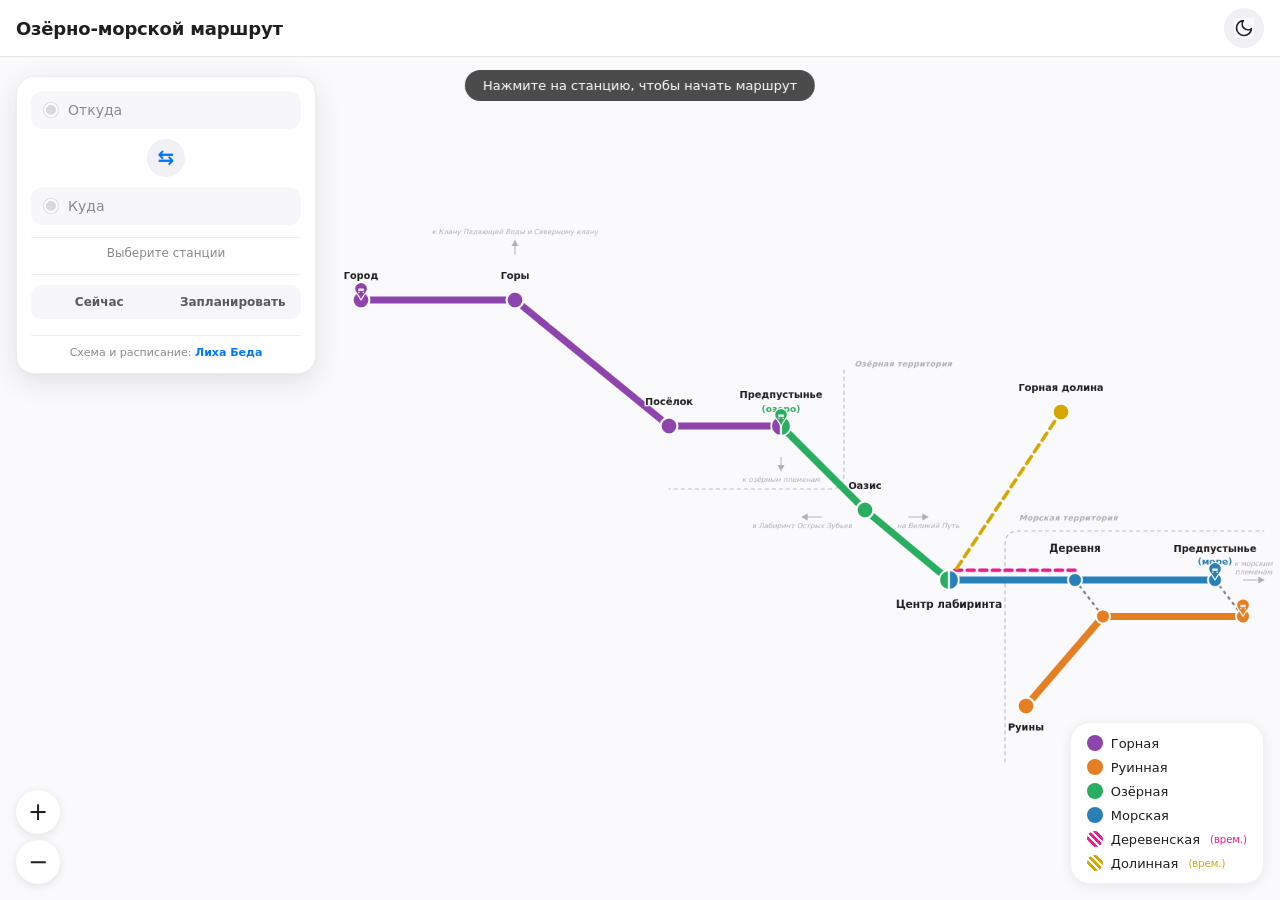
==== commit ba952313: "Рефакторинг, визуальные и функциональные доработки Поделил код на структурированное дерево файлов. В" ====
--- a/index.html
+++ b/index.html
@@ -5,185 +5,10 @@
   <meta name="viewport" content="width=device-width, initial-scale=1.0, maximum-scale=1.0, user-scalable=no, viewport-fit=cover">
   <title>CatWar Поезда</title>
   <link rel="icon" type="image/svg+xml" href="favicon.svg">
-  <style>
-    :root {
-      --bg-app: #ffffff; --bg-map: #fafafc; --bg-panel: #ffffff;
-      --bg-field: #f7f7fa; --bg-field-hover: #f0f0f5;
-      --bg-dropdown: #ffffff; --bg-dropdown-hover: #f0f0f5; --bg-dropdown-selected: rgba(0, 119, 255, 0.08);
-      --bg-swap: #f0f0f5; --bg-swap-hover: #e5e5ec;
-      --bg-zoom: #ffffff; --bg-zoom-hover: #f5f5f5;
-      --bg-legend: rgba(255, 255, 255, 0.94);
-      --bg-bubble-body: #1f1f1f; --bg-station-label-stroke: #fafafc;
-      --bg-timing-blue: rgba(0, 119, 255, 0.08); --bg-timing-orange: rgba(230, 126, 34, 0.1);
-      --bg-badge-blue: rgba(0, 119, 255, 0.1); --bg-badge-gray: rgba(128,128,128,0.15);
-      --bg-detail-stop-line: #e5e5e5;
-      --border-app: #e5e5e5; --border-panel: #ececf1; --border-field-open: #0077ff;
-      --text-primary: #1f1f1f; --text-secondary: #5a5a5e; --text-tertiary: #8a8a8e;
-      --text-blue: #0077ff; --text-blue-hover: #0056b3; --text-warn: #c0392b; --text-bubble: #ffffff;
-      --text-swap: #0077ff;
-      --territory-color: #b0b0b6; --arrow-color: #b0b0b6;
-      --shadow-panel: 0 8px 28px rgba(0, 0, 0, 0.1), 0 1px 3px rgba(0, 0, 0, 0.04);
-      --shadow-dropdown: 0 12px 32px rgba(0, 0, 0, 0.14), 0 2px 6px rgba(0, 0, 0, 0.06);
-      --shadow-zoom: 0 2px 10px rgba(0, 0, 0, 0.1); --shadow-legend: 0 2px 12px rgba(0, 0, 0, 0.08);
-      --shadow-bubble: 0 2px 6px rgba(0, 0, 0, 0.25);
-    }
-    body.dark {
-      --bg-app: #1a1a1f; --bg-map: #15151a; --bg-panel: #242428;
-      --bg-field: #2e2e33; --bg-field-hover: #37373d;
-      --bg-dropdown: #2a2a2f; --bg-dropdown-hover: #37373d; --bg-dropdown-selected: rgba(0, 140, 255, 0.18);
-      --bg-swap: #2e2e33; --bg-swap-hover: #3a3a40;
-      --bg-zoom: #242428; --bg-zoom-hover: #2e2e33;
-      --bg-legend: rgba(36, 36, 40, 0.94);
-      --bg-bubble-body: #f0f0f5; --bg-station-label-stroke: #15151a;
-      --bg-timing-blue: rgba(0, 140, 255, 0.18); --bg-timing-orange: rgba(230, 126, 34, 0.22);
-      --bg-badge-blue: rgba(0, 140, 255, 0.2); --bg-badge-gray: rgba(128,128,128,0.25);
-      --bg-detail-stop-line: #3a3a40;
-      --border-app: #2e2e33; --border-panel: #333338; --border-field-open: #3b9eff;
-      --text-primary: #f0f0f5; --text-secondary: #b0b0b5; --text-tertiary: #8a8a8e;
-      --text-blue: #3b9eff; --text-blue-hover: #6bb6ff; --text-warn: #ff6b5a; --text-bubble: #1f1f1f;
-      --text-swap: #3b9eff;
-      --territory-color: #55555c; --arrow-color: #55555c;
-      --shadow-panel: 0 8px 28px rgba(0,0,0,0.5), 0 1px 3px rgba(0,0,0,0.3);
-      --shadow-dropdown: 0 12px 32px rgba(0,0,0,0.6), 0 2px 6px rgba(0,0,0,0.3);
-      --shadow-zoom: 0 2px 10px rgba(0,0,0,0.4); --shadow-legend: 0 2px 12px rgba(0,0,0,0.4);
-      --shadow-bubble: 0 2px 6px rgba(0,0,0,0.5);
-    }
-    * { box-sizing: border-box; margin: 0; padding: 0; font-family: system-ui, -apple-system, 'Segoe UI', Roboto, 'Helvetica Neue', sans-serif; }
-    body { background: #f2f2f7; display: flex; justify-content: center; align-items: center; min-height: 100vh; overflow: hidden; touch-action: none; }
-    body.dark { background: #0e0e12; }
-    .app-container { width: 100vw; height: 100vh; height: 100dvh; display: flex; flex-direction: column; background: var(--bg-app); position: relative; overflow: hidden; }
-    .top-bar { display: flex; align-items: center; padding: 8px 16px; background: var(--bg-app); border-bottom: 1px solid var(--border-app); z-index: 10; flex-shrink: 0; min-height: 56px; }
-    .app-title { font-weight: 600; font-size: 18px; color: var(--text-primary); letter-spacing: -0.2px; margin-right: auto; }
-    .theme-btn { width: 40px; height: 40px; border-radius: 50%; border: none; background: var(--bg-swap); color: var(--text-primary); cursor: pointer; display: flex; align-items: center; justify-content: center; }
-    .theme-btn svg { width: 20px; height: 20px; stroke: currentColor; fill: none; stroke-width: 2; stroke-linecap: round; stroke-linejoin: round; }
-    .theme-btn .icon-sun { display: none; } .theme-btn .icon-moon { display: block; }
-    body.dark .theme-btn .icon-sun { display: block; } body.dark .theme-btn .icon-moon { display: none; }
-
-    .route-panel { position: absolute; background: var(--bg-panel); border: 1px solid var(--border-panel); border-radius: 18px; padding: 14px; box-shadow: var(--shadow-panel); z-index: 25; display: flex; flex-direction: column; gap: 10px; overflow-y: auto; }
-    @media (min-width: 701px) { .route-panel { top: 76px; left: 16px; width: 300px; max-height: calc(100vh - 92px); max-height: calc(100dvh - 92px); } }
-    @media (max-width: 700px) {
-      .route-panel { left: 0; right: 0; bottom: 0; width: 100%; border-radius: 20px 20px 0 0; border-bottom: none; padding: 0 14px calc(14px + env(safe-area-inset-bottom, 0px)); transition: max-height 0.3s ease; overflow-y: auto; -webkit-overflow-scrolling: touch; touch-action: auto; max-height: 60dvh; }
-      .route-panel.mob-collapsed { max-height: 92px; overflow: hidden; }
-      .route-panel.mob-medium { max-height: 60dvh; }
-      .route-panel.mob-expanded { max-height: 92dvh; }
-      .panel-handle { display: block; position: sticky; top: 0; background: var(--bg-panel); padding: 12px 0 10px; margin: 0 -14px; text-align: center; cursor: grab; z-index: 5; touch-action: none; border-radius: 20px 20px 0 0; }
-      .panel-handle-bar { display: inline-block; width: 48px; height: 5px; border-radius: 3px; background: #c8c8ce; }
-      body.dark .panel-handle-bar { background: #5a5a60; }
-    }
-    @media (min-width: 701px) { .panel-handle { display: none; } }
-
-    .route-field { position: relative; }
-    .route-field-btn { width: 100%; display: flex; align-items: center; gap: 10px; background: var(--bg-field); border: 1.5px solid transparent; border-radius: 12px; padding: 10px 38px 10px 12px; font-size: 14px; font-weight: 500; color: var(--text-primary); cursor: pointer; text-align: left; font-family: inherit; position: relative; }
-    .route-field-btn:hover { background: var(--bg-field-hover); }
-    .route-field-btn.open { border-color: var(--border-field-open); background: var(--bg-panel); }
-    .field-marker { width: 14px; height: 14px; border-radius: 50%; flex-shrink: 0; border: 2px solid var(--bg-panel); box-shadow: 0 0 0 1px rgba(0,0,0,0.1); }
-    .field-marker.empty { background: #d8d8dd !important; } body.dark .field-marker.empty { background: #4a4a50 !important; }
-    .field-label { flex: 1; white-space: nowrap; overflow: hidden; text-overflow: ellipsis; }
-    .field-label.placeholder { color: var(--text-tertiary); font-weight: 400; }
-    .clear-field-btn { position: absolute; right: 8px; top: 50%; transform: translateY(-50%); width: 22px; height: 22px; border-radius: 50%; border: none; background: rgba(128,128,128,0.15); color: var(--text-secondary); font-size: 14px; cursor: pointer; display: none; align-items: center; justify-content: center; }
-    .clear-field-btn.visible { display: flex; }
-    .dropdown { position: absolute; top: calc(100% + 6px); left: 0; right: 0; background: var(--bg-dropdown); border-radius: 14px; box-shadow: var(--shadow-dropdown); border: 1px solid var(--border-panel); max-height: 280px; overflow-y: auto; z-index: 100; padding: 6px; display: none; }
-    .dropdown.open { display: block; }
-    .dropdown-item { display: flex; align-items: center; gap: 10px; padding: 9px 10px; border-radius: 9px; cursor: pointer; font-size: 14px; color: var(--text-primary); font-weight: 500; }
-    .dropdown-item:hover { background: var(--bg-dropdown-hover); }
-    .dropdown-item.selected { background: var(--bg-dropdown-selected); color: var(--text-blue); }
-    .dropdown-item .item-lines { display: flex; gap: 3px; flex-shrink: 0; }
-    .dropdown-item .line-dot { width: 10px; height: 10px; border-radius: 50%; border: 1.5px solid var(--bg-dropdown); box-shadow: 0 0 0 1px rgba(0,0,0,0.08); }
-    .dropdown-item .item-name { flex: 1; white-space: nowrap; overflow: hidden; text-overflow: ellipsis; }
-    .dropdown-item.disabled { opacity: 0.4; cursor: not-allowed; }
-
-    .swap-btn { align-self: center; width: 38px; height: 38px; border-radius: 50%; border: none; background: var(--bg-swap); color: var(--text-swap); font-size: 20px; font-weight: 700; cursor: pointer; display: flex; align-items: center; justify-content: center; font-family: inherit; line-height: 1; padding-bottom: 2px; }
-    .swap-btn:hover { background: var(--bg-swap-hover); }
-    .route-summary { font-size: 12px; color: var(--text-tertiary); text-align: center; padding-top: 8px; border-top: 1px solid var(--border-panel); margin-top: 2px; font-weight: 500; }
-    .moscow-time { margin-top: 4px; padding-top: 10px; border-top: 1px solid var(--border-panel); display: flex; flex-direction: column; gap: 4px; text-align: center; }
-    .moscow-time-label { font-size: 10px; color: var(--text-tertiary); text-transform: uppercase; letter-spacing: 0.5px; font-weight: 600; }
-    .moscow-time-date { font-size: 12px; color: var(--text-secondary); font-weight: 500; }
-    .moscow-time-clock { font-size: 22px; font-weight: 700; color: var(--text-primary); font-variant-numeric: tabular-nums; letter-spacing: 1px; }
-    .author-line { margin-top: 6px; padding-top: 10px; border-top: 1px solid var(--border-panel); text-align: center; font-size: 11px; color: var(--text-tertiary); }
-    .author-line a { color: var(--text-blue); text-decoration: none; font-weight: 600; }
-
-    .route-timing { margin-top: 4px; padding-top: 10px; border-top: 1px solid var(--border-panel); display: none; flex-direction: column; gap: 8px; }
-    .route-timing.visible { display: flex; }
-    .timing-row { display: flex; justify-content: space-between; align-items: baseline; gap: 8px; }
-    .timing-label { font-size: 11px; color: var(--text-tertiary); font-weight: 600; text-transform: uppercase; letter-spacing: 0.3px; }
-    .timing-value { font-size: 16px; font-weight: 700; color: var(--text-primary); font-variant-numeric: tabular-nums; text-align: right; }
-    .timing-value .day-badge { display: inline-block; font-size: 11px; font-weight: 700; color: var(--text-blue); background: var(--bg-badge-blue); border-radius: 6px; padding: 1px 5px; margin-right: 5px; text-transform: uppercase; vertical-align: 2px; }
-    .timing-durations { display: flex; gap: 6px; margin-top: 2px; }
-    .timing-duration { flex: 1; font-size: 12px; font-weight: 700; color: var(--text-blue); text-align: center; padding: 7px 6px; background: var(--bg-timing-blue); border-radius: 10px; line-height: 1.2; }
-    .timing-duration .duration-label { display: block; font-size: 9px; font-weight: 600; color: var(--text-secondary); text-transform: uppercase; margin-bottom: 2px; }
-    .timing-duration.wait { background: var(--bg-timing-orange); color: #d35400; }
-    .timing-note { font-size: 11px; color: var(--text-tertiary); text-align: center; line-height: 1.4; }
-    .timing-note.warn { color: var(--text-warn); }
-    .route-details { margin-top: 6px; border-top: 1px solid var(--border-panel); padding-top: 8px; }
-    .route-details-toggle { width: 100%; background: none; border: none; display: flex; justify-content: space-between; align-items: center; padding: 6px 2px; font-size: 12px; font-weight: 600; color: var(--text-blue); cursor: pointer; font-family: inherit; }
-    .route-details-toggle .details-arrow { font-size: 10px; color: var(--text-tertiary); }
-    .route-details.open .route-details-toggle .details-arrow { transform: rotate(180deg); display: inline-block; }
-    .route-details-body { display: none; flex-direction: column; padding: 8px 0 2px 0; }
-    .route-details.open .route-details-body { display: flex; }
-    .detail-stop { display: flex; align-items: flex-start; gap: 10px; padding: 8px 0; position: relative; }
-    .detail-stop:not(:last-child)::before { content: ''; position: absolute; left: 10px; top: 28px; bottom: -8px; width: 3px; background: var(--bg-detail-stop-line); border-radius: 2px; }
-    .detail-stop.seg-purple:not(:last-child)::before { background: #8e44ad; }
-    .detail-stop.seg-orange:not(:last-child)::before { background: #e67e22; }
-    .detail-stop.seg-green:not(:last-child)::before  { background: #27ae60; }
-    .detail-stop.seg-blue:not(:last-child)::before   { background: #2980b9; }
-    .detail-stop.seg-pink:not(:last-child)::before   { background: #e91e8c; }
-    .detail-dot { width: 22px; height: 22px; border-radius: 50%; flex-shrink: 0; background: var(--bg-panel); border: 4px solid var(--text-tertiary); box-sizing: border-box; z-index: 1; }
-    .detail-stop.kind-start .detail-dot { border-color: var(--dot-color); box-shadow: 0 0 0 3px color-mix(in srgb, var(--dot-color) 20%, transparent); }
-    .detail-stop.kind-end .detail-dot { border-color: var(--dot-color); box-shadow: 0 0 0 3px color-mix(in srgb, var(--dot-color) 20%, transparent); }
-    .detail-stop.kind-transfer .detail-dot { border: none; background: linear-gradient(to bottom, var(--top-color) 0%, var(--top-color) 50%, var(--bottom-color) 50%, var(--bottom-color) 100%); box-shadow: 0 0 0 2px var(--bg-panel), 0 0 0 3px rgba(128,128,128,0.15); }
-    .detail-content { flex: 1; min-width: 0; padding-top: 1px; }
-    .detail-station-name { font-size: 13px; font-weight: 700; color: var(--text-primary); margin-bottom: 2px; line-height: 1.2; }
-    .detail-action { font-size: 11px; color: var(--text-secondary); font-weight: 500; line-height: 1.3; margin-bottom: 2px; }
-    .detail-action .line-dot-inline { display: inline-block; width: 8px; height: 8px; border-radius: 50%; vertical-align: middle; margin: 0 2px 1px 2px; }
-    .detail-timings { margin-top: 4px; display: flex; flex-direction: column; gap: 2px; font-variant-numeric: tabular-nums; }
-    .detail-timing-row { display: flex; align-items: baseline; gap: 6px; font-size: 11px; color: var(--text-secondary); }
-    .detail-timing-row .tt-label { font-size: 10px; color: var(--text-tertiary); font-weight: 600; text-transform: uppercase; min-width: 84px; }
-    .detail-timing-row .tt-value { font-size: 12px; font-weight: 700; color: var(--text-blue); white-space: nowrap; }
-    .detail-timing-row .tt-value .day-badge { display: inline-block; font-size: 9px; font-weight: 700; color: var(--text-blue); background: var(--bg-badge-blue); border-radius: 4px; padding: 0 3px; margin-right: 3px; text-transform: uppercase; }
-    .detail-timing-row .tt-value .arrived-badge { display: inline-block; font-size: 9px; font-weight: 700; color: var(--text-secondary); background: var(--bg-badge-gray); border-radius: 4px; padding: 0 4px; margin-left: 4px; text-transform: uppercase; }
-    .detail-stay { font-size: 10px; color: var(--text-tertiary); font-weight: 600; margin-top: 1px; }
-    .detail-stay.wait { color: #d35400; }
-    body.dark .detail-stay.wait { color: #ff9f5a; }
-
-    .map-viewport { flex: 1; overflow: hidden; position: relative; background: var(--bg-map); cursor: grab; touch-action: none; }
-    .map-viewport:active { cursor: grabbing; }
-    .map-content { transform-origin: 0 0; will-change: transform; position: relative; width: 1500px; height: 950px; }
-    svg { display: block; width: 100%; height: 100%; background: var(--bg-map); }
-
-    .side-arrow { pointer-events: none; }
-    .side-arrow-line { stroke: var(--arrow-color); stroke-width: 1.2; fill: none; }
-    .side-arrow-head { fill: var(--arrow-color); }
-    .side-arrow-label { fill: var(--arrow-color); font-size: 10px; font-weight: 500; font-style: italic; paint-order: stroke; stroke: var(--bg-map); stroke-width: 3px; stroke-linecap: round; stroke-linejoin: round; }
-
-    .territory { pointer-events: none; }
-    .territory-outline { fill: none; stroke: var(--territory-color); stroke-width: 1.2; stroke-dasharray: 5 5; stroke-linecap: round; stroke-linejoin: round; }
-    .territory-label { fill: var(--territory-color); font-size: 11px; font-weight: 700; font-style: italic; letter-spacing: 0.5px; paint-order: stroke; stroke: var(--bg-map); stroke-width: 4px; stroke-linecap: round; stroke-linejoin: round; }
-
-    #metroSvg.route-active .dim-target { opacity: 0.15; transition: opacity 0.25s ease; }
-    #metroSvg.route-active .active { opacity: 1 !important; transition: opacity 0.25s ease; }
-    .line-segment { transition: opacity 0.25s ease; }
-    .station { cursor: pointer; transition: opacity 0.25s ease; }
-    .station:hover .station-circle { filter: brightness(0.85) drop-shadow(0 0 4px rgba(0,0,0,0.3)); }
-    body.dark .station:hover .station-circle { filter: brightness(1.15) drop-shadow(0 0 6px rgba(255,255,255,0.2)); }
-    .station-label { font-size: 14px; font-weight: 600; fill: var(--text-primary); pointer-events: none; user-select: none; text-anchor: middle; paint-order: stroke; stroke: var(--bg-station-label-stroke); stroke-width: 4px; stroke-linecap: round; stroke-linejoin: round; }
-    .route-bubble { pointer-events: none; opacity: 0; }
-    .route-bubble.visible { opacity: 1; }
-    .route-bubble .bubble-body { fill: var(--bg-bubble-body); stroke: var(--bg-panel); stroke-width: 2; }
-    .route-bubble .bubble-text { fill: var(--text-bubble); font-size: 14px; font-weight: 600; text-anchor: middle; dominant-baseline: middle; }
-
-    .legend { position: absolute; bottom: 16px; right: 16px; background: var(--bg-legend); backdrop-filter: blur(8px); padding: 12px 16px; border-radius: 20px; box-shadow: var(--shadow-legend); display: flex; flex-direction: column; gap: 8px; font-size: 13px; z-index: 20; pointer-events: none; border: 1px solid rgba(128,128,128,0.1); }
-    @media (max-width: 700px) { .legend { bottom: auto; top: 76px; right: 12px; font-size: 11px; padding: 10px 12px; opacity: 0.9; } .legend-dot { width: 12px; height: 12px; } }
-    .legend-item { display: flex; align-items: center; gap: 8px; font-weight: 500; color: var(--text-primary); }
-    .legend-dot { width: 16px; height: 16px; border-radius: 50%; flex-shrink: 0; box-shadow: 0 0 0 2px var(--bg-legend); }
-    .legend-item.temporary .legend-dot { background: repeating-linear-gradient(45deg, #e91e8c, #e91e8c 3px, #ffffff 3px, #ffffff 5px); }
-
-    .zoom-controls { position: absolute; bottom: 16px; left: 16px; display: flex; flex-direction: column; gap: 6px; z-index: 20; }
-    @media (max-width: 700px) { .zoom-controls { bottom: auto; top: 76px; left: 12px; } }
-    .zoom-btn { width: 44px; height: 44px; border-radius: 50%; background: var(--bg-zoom); border: none; box-shadow: var(--shadow-zoom); font-size: 24px; font-weight: 300; color: var(--text-primary); display: flex; align-items: center; justify-content: center; cursor: pointer; }
-    .zoom-btn:hover { background: var(--bg-zoom-hover); }
-    .hint { position: absolute; top: 70px; left: 50%; transform: translateX(-50%); background: rgba(0,0,0,0.7); color: white; padding: 8px 18px; border-radius: 30px; font-size: 13px; z-index: 30; pointer-events: none; backdrop-filter: blur(4px); transition: opacity 0.4s; white-space: nowrap; }
-    @media (max-width: 700px) { .app-title { font-size: 16px; } .zoom-btn { width: 40px; height: 40px; font-size: 22px; } .route-field-btn { font-size: 14px; padding: 11px 36px 11px 12px; } .hint { font-size: 12px; } }
-  </style>
+  <link rel="stylesheet" href="css/base.css">
+  <link rel="stylesheet" href="css/map.css">
+  <link rel="stylesheet" href="css/panel.css">
+  <link rel="stylesheet" href="css/responsive.css">
 </head>
 <body>
 <div class="app-container">
@@ -200,13 +25,13 @@
       <svg viewBox="0 0 1500 950" preserveAspectRatio="xMidYMid meet" id="metroSvg">
         <rect width="1500" height="950" fill="transparent" class="dim-target" />
 
-        <!-- Озёрная территория — правый нижний угол -->
+        <!-- Озёрная территория -->
         <g class="territory dim-target">
           <path class="territory-outline" d="M 870,320 L 870,470 Q 870,490 850,490 L 620,490" />
           <text class="territory-label" x="885" y="315" text-anchor="start">Озёрная территория</text>
         </g>
 
-        <!-- Морская территория — левый верхний угол -->
+        <!-- Морская территория -->
         <g class="territory dim-target">
           <path class="territory-outline" d="M 1100,880 L 1100,570 Q 1100,550 1120,550 L 1470,550" />
           <text class="territory-label" x="1120" y="535" text-anchor="start">Морская территория</text>
@@ -229,8 +54,11 @@
         <line class="line-segment dim-target" data-line="orange" data-from="predpustynye_more" data-to="derevnya" id="seg-orange-predpustynye_more-derevnya" x1="1440" y1="672" x2="1240" y2="672" stroke="#e67e22" stroke-width="10" stroke-linecap="round" />
         <line class="line-segment dim-target" data-line="orange" data-from="derevnya" data-to="ruiny" id="seg-orange-derevnya-ruiny" x1="1240" y1="672" x2="1130" y2="800" stroke="#e67e22" stroke-width="10" stroke-linecap="round" />
 
-        <!-- РОЗОВАЯ -->
+        <!-- РОЗОВАЯ (Деревенская) -->
         <line class="line-segment dim-target" data-line="pink" data-from="derevnya" data-to="centr_labirinta" id="seg-pink-derevnya-centr_labirinta" x1="1200" y1="606" x2="1020" y2="606" stroke="#e91e8c" stroke-width="5" stroke-linecap="round" stroke-dasharray="10 8" />
+
+        <!-- ЖЁЛТАЯ (Долинная) -->
+        <line class="line-segment dim-target" data-line="yellow" data-from="centr_labirinta" data-to="gornaya_dolina" id="seg-yellow-centr_labirinta-gornaya_dolina" x1="1020" y1="620" x2="1180" y2="380" stroke="#d4a800" stroke-width="5" stroke-linecap="round" stroke-dasharray="12 8" />
 
         <line id="transfer-more" class="dim-target" x1="1400" y1="620" x2="1440" y2="672" stroke="#7f7f8a" stroke-width="3" stroke-dasharray="5 5" />
         <line id="transfer-derevnya" class="dim-target" x1="1200" y1="620" x2="1240" y2="672" stroke="#7f7f8a" stroke-width="3" stroke-dasharray="5 5" />
@@ -241,25 +69,21 @@
           <polygon class="side-arrow-head" points="400,134 395,143 405,143" />
           <text class="side-arrow-label" x="400" y="126" text-anchor="middle">к Клану Падающей Воды и Северному клану</text>
         </g>
-
         <g class="side-arrow dim-target">
           <line class="side-arrow-line" x1="780" y1="444" x2="780" y2="459" />
           <polygon class="side-arrow-head" points="780,465 775,456 785,456" />
           <text class="side-arrow-label" x="780" y="480" text-anchor="middle">к озёрным племенам</text>
         </g>
-
         <g class="side-arrow dim-target">
           <line class="side-arrow-line" x1="838" y1="530" x2="815" y2="530" />
           <polygon class="side-arrow-head" points="809,530 818,525 818,535" />
           <text class="side-arrow-label" x="810" y="546" text-anchor="middle">в Лабиринт Острых Зубьев</text>
         </g>
-
         <g class="side-arrow dim-target">
           <line class="side-arrow-line" x1="962" y1="530" x2="985" y2="530" />
           <polygon class="side-arrow-head" points="991,530 982,525 982,535" />
           <text class="side-arrow-label" x="990" y="546" text-anchor="middle">на Великий Путь</text>
         </g>
-
         <g class="side-arrow dim-target">
           <line class="side-arrow-line" x1="1440" y1="620" x2="1465" y2="620" />
           <polygon class="side-arrow-head" points="1471,620 1462,615 1462,625" />
@@ -310,14 +134,21 @@
           <text x="780" y="380" class="station-label" style="font-weight:700; font-size:13px; fill:#27ae60;">(озеро)</text>
         </g>
 
-        <g class="station dim-target" data-id="centr_labirinta" data-name="Центр лабиринта" data-lines="green,blue,pink">
+        <g class="station dim-target" data-id="centr_labirinta" data-name="Центр лабиринта" data-lines="green,blue,pink,yellow">
           <path d="M 1020,606 A 14,14 0 0 0 1020,634 Z" fill="#27ae60" stroke="white" stroke-width="2.5" class="pill-half" stroke-linejoin="round" />
           <path d="M 1020,606 A 14,14 0 0 1 1020,634 Z" fill="#2980b9" stroke="white" stroke-width="2.5" class="pill-half" stroke-linejoin="round" />
           <line x1="1020" y1="606" x2="1020" y2="634" stroke="white" stroke-width="2" />
           <text x="1020" y="660" class="station-label" style="font-weight:700; font-size:15px;">Центр лабиринта</text>
         </g>
 
+        <g class="station dim-target" data-id="gornaya_dolina" data-name="Горная долина" data-lines="yellow">
+          <circle cx="1180" cy="380" r="12" fill="#d4a800" stroke="white" stroke-width="3" class="station-circle" />
+          <text x="1180" y="350" class="station-label" style="font-weight:700; font-size:14px;">Горная долина</text>
+        </g>
+
         <g id="bubbleLayer"></g>
+        <g id="trainsLayer"></g>
+        <g id="trainTooltipLayer"></g>
       </svg>
     </div>
   </div>
@@ -338,11 +169,24 @@
       <div class="dropdown" id="toDropdown"></div>
     </div>
     <div class="route-summary" id="routeSummary">Выберите станции</div>
-    <div class="moscow-time" id="moscowTime">
-      <div class="moscow-time-label">Москва</div>
-      <div class="moscow-time-date" id="moscowDate">—</div>
-      <div class="moscow-time-clock" id="moscowClock">--:--:--</div>
-    </div>
+
+    <div class="planner" id="planner">
+      <div class="planner-toggle" id="plannerToggle">
+        <button type="button" class="planner-tab active" data-mode="now">Сейчас</button>
+        <button type="button" class="planner-tab" data-mode="planned">Запланировать</button>
+      </div>
+      <div class="planner-inputs" id="plannerInputs">
+        <div class="planner-field">
+          <label for="plannerDate">Дата</label>
+          <input type="date" id="plannerDate">
+        </div>
+        <div class="planner-field">
+          <label for="plannerTime">Время (МСК)</label>
+          <input type="time" id="plannerTime">
+        </div>
+      </div>
+    </div>
+
     <div class="route-timing" id="routeTiming">
       <div class="timing-row"><span class="timing-label">Отправление</span><span class="timing-value" id="departureTime">—</span></div>
       <div class="timing-row"><span class="timing-label">Прибытие</span><span class="timing-value" id="arrivalTime">—</span></div>
@@ -364,7 +208,8 @@
     <div class="legend-item"><span class="legend-dot" style="background:#e67e22;"></span> Руинная</div>
     <div class="legend-item"><span class="legend-dot" style="background:#27ae60;"></span> Озёрная</div>
     <div class="legend-item"><span class="legend-dot" style="background:#2980b9;"></span> Морская</div>
-    <div class="legend-item temporary"><span class="legend-dot"></span> Деревенская <span style="font-size:10px;color:#e91e8c;margin-left:2px;">(врем.)</span></div>
+    <div class="legend-item temporary" data-color="pink"><span class="legend-dot"></span> Деревенская <span style="font-size:10px;color:#e91e8c;margin-left:2px;">(врем.)</span></div>
+    <div class="legend-item temporary" data-color="yellow"><span class="legend-dot"></span> Долинная <span style="font-size:10px;color:#d4a800;margin-left:2px;">(врем.)</span></div>
   </div>
 
   <div class="zoom-controls">
@@ -374,898 +219,24 @@
   <div class="hint" id="hint">Нажмите на станцию, чтобы начать маршрут</div>
 </div>
 
-<script>
-  (function() {
-    (function initTheme() {
-      const saved = localStorage.getItem('metro-theme');
-      let theme = saved || (window.matchMedia && window.matchMedia('(prefers-color-scheme: dark)').matches ? 'dark' : 'light');
-      if (theme === 'dark') document.body.classList.add('dark');
-      document.getElementById('themeBtn').addEventListener('click', () => {
-        document.body.classList.toggle('dark');
-        localStorage.setItem('metro-theme', document.body.classList.contains('dark') ? 'dark' : 'light');
-      });
-    })();
-
-    const stationsData = [
-      { id: 'gorod', name: 'Город', x: 180, y: 220, lines: ['purple'] },
-      { id: 'gory', name: 'Горы', x: 400, y: 220, lines: ['purple'] },
-      { id: 'poselok', name: 'Посёлок', x: 620, y: 400, lines: ['purple'] },
-      { id: 'predpustynye_ozero', name: 'Предпустынье (озеро)', x: 780, y: 400, lines: ['purple', 'green'] },
-      { id: 'predpustynye_more', name: 'Предпустынье (море)', x: 1400, y: 646, lines: ['orange', 'blue'] },
-      { id: 'derevnya', name: 'Деревня', x: 1200, y: 646, lines: ['orange', 'blue', 'pink'] },
-      { id: 'ruiny', name: 'Руины', x: 1130, y: 800, lines: ['orange'] },
-      { id: 'oazis', name: 'Оазис', x: 900, y: 520, lines: ['green'] },
-      { id: 'centr_labirinta', name: 'Центр лабиринта', x: 1020, y: 620, lines: ['green', 'blue', 'pink'] }
-    ];
-
-    const LINE_COLORS = { purple: '#8e44ad', orange: '#e67e22', green: '#27ae60', blue: '#2980b9', pink: '#e91e8c' };
-    const LINE_NAMES = {
-      purple: { accusative: 'Горную', genitive: 'Горной' },
-      orange: { accusative: 'Руинную', genitive: 'Руинной' },
-      green:  { accusative: 'Озёрную', genitive: 'Озёрной' },
-      blue:   { accusative: 'Морскую', genitive: 'Морской' },
-      pink:   { accusative: 'Деревенскую', genitive: 'Деревенской' }
-    };
-
-    const lines = {
-      purple: ['gorod', 'gory', 'poselok', 'predpustynye_ozero'],
-      orange: ['predpustynye_more', 'derevnya', 'ruiny'],
-      green:  ['predpustynye_ozero', 'oazis', 'centr_labirinta'],
-      blue:   ['centr_labirinta', 'derevnya', 'predpustynye_more'],
-      pink:   ['derevnya', 'centr_labirinta']
-    };
-
-    const graph = {};
-    stationsData.forEach(s => { graph[s.id] = new Set(); });
-    for (const line in lines) {
-      const seq = lines[line];
-      for (let i = 0; i < seq.length - 1; i++) {
-        graph[seq[i]].add(seq[i+1]);
-        graph[seq[i+1]].add(seq[i]);
-      }
-    }
-
-    function hhmmToMinutes(hhmm) { const [h, m] = hhmm.split(':').map(Number); return h * 60 + m; }
-    function dateToAbsDayIndex(dateStr) {
-      const [y, m, d] = dateStr.split('-').map(Number);
-      return Math.floor(Date.UTC(y, m - 1, d) / 86400000);
-    }
-
-    const DAY_NAMES_FULL = ['Понедельник', 'Вторник', 'Среда', 'Четверг', 'Пятница', 'Суббота', 'Воскресенье'];
-    const DAY_NAMES_SHORT = ['Пн', 'Вт', 'Ср', 'Чт', 'Пт', 'Сб', 'Вс'];
-
-    const purpleTrips = [
-      { line: 'purple', days: null, stops: [
-        { station: 'gorod', arrive: null, depart: hhmmToMinutes('08:00') },
-        { station: 'gory', arrive: hhmmToMinutes('08:45'), depart: hhmmToMinutes('09:15') },
-        { station: 'poselok', arrive: hhmmToMinutes('10:00'), depart: hhmmToMinutes('10:15') },
-        { station: 'predpustynye_ozero', arrive: hhmmToMinutes('11:00'), depart: null } ]},
-      { line: 'purple', days: null, stops: [
-        { station: 'gorod', arrive: null, depart: hhmmToMinutes('16:00') },
-        { station: 'gory', arrive: hhmmToMinutes('16:45'), depart: hhmmToMinutes('17:15') },
-        { station: 'poselok', arrive: hhmmToMinutes('18:00'), depart: hhmmToMinutes('18:15') },
-        { station: 'predpustynye_ozero', arrive: hhmmToMinutes('19:00'), depart: null } ]},
-      { line: 'purple', days: null, stops: [
-        { station: 'predpustynye_ozero', arrive: null, depart: hhmmToMinutes('12:00') },
-        { station: 'poselok', arrive: hhmmToMinutes('12:45'), depart: hhmmToMinutes('13:00') },
-        { station: 'gory', arrive: hhmmToMinutes('13:45'), depart: hhmmToMinutes('14:15') },
-        { station: 'gorod', arrive: hhmmToMinutes('15:00'), depart: null } ]},
-      { line: 'purple', days: null, stops: [
-        { station: 'predpustynye_ozero', arrive: null, depart: hhmmToMinutes('20:00') },
-        { station: 'poselok', arrive: hhmmToMinutes('20:45'), depart: hhmmToMinutes('21:00') },
-        { station: 'gory', arrive: hhmmToMinutes('21:45'), depart: hhmmToMinutes('22:15') },
-        { station: 'gorod', arrive: hhmmToMinutes('23:00'), depart: null } ]}
-    ];
-    const orangeTrips = [
-      { line: 'orange', days: null, stops: [
-        { station: 'predpustynye_more', arrive: null, depart: hhmmToMinutes('08:00') },
-        { station: 'derevnya', arrive: hhmmToMinutes('10:00'), depart: hhmmToMinutes('11:00') },
-        { station: 'ruiny', arrive: hhmmToMinutes('12:00'), depart: null } ]},
-      { line: 'orange', days: null, stops: [
-        { station: 'predpustynye_more', arrive: null, depart: hhmmToMinutes('17:00') },
-        { station: 'derevnya', arrive: hhmmToMinutes('19:00'), depart: hhmmToMinutes('20:00') },
-        { station: 'ruiny', arrive: hhmmToMinutes('21:00'), depart: null } ]},
-      { line: 'orange', days: null, stops: [
-        { station: 'ruiny', arrive: null, depart: hhmmToMinutes('12:10') },
-        { station: 'derevnya', arrive: hhmmToMinutes('13:10'), depart: hhmmToMinutes('14:10') },
-        { station: 'predpustynye_more', arrive: hhmmToMinutes('16:10'), depart: null } ]},
-      { line: 'orange', days: null, stops: [
-        { station: 'ruiny', arrive: null, depart: hhmmToMinutes('21:10') },
-        { station: 'derevnya', arrive: hhmmToMinutes('22:10'), depart: hhmmToMinutes('23:10') },
-        { station: 'predpustynye_more', arrive: hhmmToMinutes('01:10') + 1440, depart: null } ]}
-    ];
-    const greenTrips = [
-      { line: 'green', days: [0, 2, 4], stops: [
-        { station: 'predpustynye_ozero', arrive: null, depart: hhmmToMinutes('06:00') },
-        { station: 'oazis', arrive: hhmmToMinutes('08:00'), depart: hhmmToMinutes('09:00') },
-        { station: 'centr_labirinta', arrive: hhmmToMinutes('18:00'), depart: null } ]},
-      { line: 'green', days: [1, 3, 5], stops: [
-        { station: 'centr_labirinta', arrive: null, depart: hhmmToMinutes('03:30') },
-        { station: 'oazis', arrive: hhmmToMinutes('12:30'), depart: hhmmToMinutes('13:30') },
-        { station: 'predpustynye_ozero', arrive: hhmmToMinutes('15:30'), depart: null } ]}
-    ];
-    const blueTrips = [
-      { line: 'blue', days: [0, 2, 4], stops: [
-        { station: 'predpustynye_more', arrive: null, depart: hhmmToMinutes('06:00') },
-        { station: 'derevnya', arrive: hhmmToMinutes('08:00'), depart: hhmmToMinutes('09:00') },
-        { station: 'centr_labirinta', arrive: hhmmToMinutes('18:00'), depart: null } ]},
-      { line: 'blue', days: [1, 3, 5], stops: [
-        { station: 'centr_labirinta', arrive: null, depart: hhmmToMinutes('03:30') },
-        { station: 'derevnya', arrive: hhmmToMinutes('12:30'), depart: hhmmToMinutes('13:30') },
-        { station: 'predpustynye_more', arrive: hhmmToMinutes('15:30'), depart: null } ]}
-    ];
-    const pinkTrips = [
-      { line: 'pink', absDays: ['2026-09-11', '2026-09-13', '2026-09-15'].map(dateToAbsDayIndex), stops: [
-        { station: 'derevnya', arrive: null, depart: hhmmToMinutes('21:00') },
-        { station: 'centr_labirinta', arrive: hhmmToMinutes('05:00') + 1440, depart: null } ]},
-      { line: 'pink', absDays: ['2026-09-12', '2026-09-14'].map(dateToAbsDayIndex), stops: [
-        { station: 'centr_labirinta', arrive: null, depart: hhmmToMinutes('21:00') },
-        { station: 'derevnya', arrive: hhmmToMinutes('05:00') + 1440, depart: null } ]}
-    ];
-
-    const allTrips = [...purpleTrips, ...orangeTrips, ...greenTrips, ...blueTrips, ...pinkTrips];
-
-    function getMoscowNow() {
-      const now = new Date();
-      const parts = new Intl.DateTimeFormat('ru-RU', { timeZone: 'Europe/Moscow', year: 'numeric', month: '2-digit', day: '2-digit', weekday: 'short', hour: '2-digit', minute: '2-digit', second: '2-digit', hour12: false }).formatToParts(now);
-      const map = {};
-      parts.forEach(p => { map[p.type] = p.value; });
-      const year = parseInt(map.year, 10), month = parseInt(map.month, 10), day = parseInt(map.day, 10);
-      const h = parseInt(map.hour, 10), m = parseInt(map.minute, 10), s = parseInt(map.second, 10);
-      const absDayIndex = Math.floor(Date.UTC(year, month - 1, day) / 86400000);
-      const minutesFromMidnight = h * 60 + m + s / 60;
-      const absoluteMinutes = absDayIndex * 1440 + minutesFromMidnight;
-      const shiftedDay = ((absDayIndex % 7) + 7 + 3) % 7;
-      return { shiftedDay, minutesFromMidnight, absoluteMinutes, absDayIndex, year, month, day, rawDate: now };
-    }
-
-    function tripWorksOnDay(trip, candAbsDayIndex) {
-      if (trip.absDays) return trip.absDays.includes(candAbsDayIndex);
-      if (trip.days) {
-        const candShiftedDay = ((candAbsDayIndex % 7) + 7 + 3) % 7;
-        return trip.days.includes(candShiftedDay);
-      }
-      return true;
-    }
-
-    function findArrivalBeforeStation(stationId, lineName, beforeAbsTime) {
-      const aroundDay = Math.floor(beforeAbsTime / 1440);
-      let best = null;
-      for (const trip of allTrips) {
-        if (trip.line !== lineName) continue;
-        const idx = trip.stops.findIndex(s => s.station === stationId);
-        if (idx === -1) continue;
-        const stop = trip.stops[idx];
-        if (stop.arrive == null) continue;
-        for (let off = -7; off <= 0; off++) {
-          const candDay = aroundDay + off;
-          if (!tripWorksOnDay(trip, candDay)) continue;
-          const candAbs = candDay * 1440 + stop.arrive;
-          if (candAbs > beforeAbsTime) continue;
-          if (!best || candAbs > best) best = candAbs;
-        }
-      }
-      return best;
-    }
-
-    function findTrip(lineName, startStation, endStation, afterAbsoluteMinutes) {
-      let best = null;
-      for (const trip of allTrips) {
-        if (trip.line !== lineName) continue;
-        const startIdx = trip.stops.findIndex(s => s.station === startStation);
-        const endIdx = trip.stops.findIndex(s => s.station === endStation);
-        if (startIdx === -1 || endIdx === -1 || endIdx <= startIdx) continue;
-        const startStop = trip.stops[startIdx], endStop = trip.stops[endIdx];
-        if (startStop.depart == null || endStop.arrive == null) continue;
-        let travelTime = 0;
-        for (let i = startIdx; i < endIdx; i++) {
-          const cur = trip.stops[i], nxt = trip.stops[i + 1];
-          let delta = cur.depart == null ? 0 : (nxt.arrive - cur.depart);
-          if (delta < 0) delta += 1440;
-          travelTime += delta;
-          if (i + 1 < endIdx && nxt.depart != null) {
-            let wait = nxt.depart - nxt.arrive;
-            if (wait < 0) wait += 1440;
-            travelTime += wait;
-          }
-        }
-        const startDepartMin = startStop.depart;
-        const currentAbsDayIndex = Math.floor(afterAbsoluteMinutes / 1440);
-        for (let dayOffset = 0; dayOffset <= 30; dayOffset++) {
-          const candAbsDayIndex = currentAbsDayIndex + dayOffset;
-          if (!tripWorksOnDay(trip, candAbsDayIndex)) continue;
-          const candDepartAbs = candAbsDayIndex * 1440 + startDepartMin;
-          if (candDepartAbs < afterAbsoluteMinutes - 0.001) continue;
-          const candArriveAbs = candDepartAbs + travelTime;
-          if (!best || candDepartAbs < best.boardingTime) {
-            best = { boardingTime: candDepartAbs, arrivalTime: candArriveAbs, trip, startIdx, endIdx };
-          }
-          break;
-        }
-      }
-      return best;
-    }
-
-    function findAllPaths(startId, endId) {
-      const paths = [], visited = new Set();
-      function getConnectingLines(a, b) {
-        const result = [];
-        for (const lineName in lines) {
-          const seq = lines[lineName];
-          for (let j = 0; j < seq.length - 1; j++) {
-            if ((seq[j] === a && seq[j+1] === b) || (seq[j] === b && seq[j+1] === a)) { result.push(lineName); break; }
-          }
-        }
-        return result;
-      }
-      function dfs(current, path) {
-        if (current === endId) { paths.push([...path]); return; }
-        visited.add(current);
-        for (const nb of graph[current]) {
-          if (visited.has(nb)) continue;
-          const connecting = getConnectingLines(current, nb);
-          for (const lineName of connecting) {
-            path.push({ from: current, to: nb, line: lineName });
-            dfs(nb, path);
-            path.pop();
-          }
-        }
-        visited.delete(current);
-      }
-      dfs(startId, []);
-      return paths;
-    }
-
-    function simulateTrip(steps, nowAbs) {
-      if (!steps || steps.length === 0) return null;
-      let currentAbs = nowAbs;
-      const segments = [];
-      for (let stepIdx = 0; stepIdx < steps.length; stepIdx++) {
-        const step = steps[stepIdx];
-        const tripInfo = findTrip(step.line, step.from, step.to, currentAbs);
-        if (!tripInfo) return null;
-
-        let arrivalAtFromAbs;
-        if (stepIdx === 0) {
-          arrivalAtFromAbs = findArrivalBeforeStation(step.from, step.line, tripInfo.boardingTime);
-          if (arrivalAtFromAbs == null) arrivalAtFromAbs = tripInfo.boardingTime;
-          if (arrivalAtFromAbs > tripInfo.boardingTime) arrivalAtFromAbs = tripInfo.boardingTime;
-        } else {
-          arrivalAtFromAbs = segments[segments.length - 1].arrivalTime;
-        }
-        segments.push({
-          line: step.line, from: step.from, to: step.to,
-          boardingTime: tripInfo.boardingTime,
-          arrivalTime: tripInfo.arrivalTime,
-          arrivalAtFromAbs: arrivalAtFromAbs
-        });
-        currentAbs = tripInfo.arrivalTime;
-      }
-      const stationPath = [steps[0].from];
-      for (const step of steps) stationPath.push(step.to);
-      return {
-        path: stationPath, steps: steps,
-        departAbs: segments[0].boardingTime,
-        arriveAbs: segments[segments.length - 1].arrivalTime,
-        segments
-      };
-    }
-
-    function findBestRoute(startId, endId, nowAbs) {
-      const allPaths = findAllPaths(startId, endId);
-      if (allPaths.length === 0) return { noPath: true };
-      let best = null, bestTransfers = Infinity;
-      for (const steps of allPaths) {
-        const result = simulateTrip(steps, nowAbs);
-        if (!result) continue;
-        let transfers = 0;
-        for (let i = 0; i < result.segments.length - 1; i++) {
-          if (result.segments[i].line !== result.segments[i + 1].line) transfers++;
-        }
-        if (transfers < bestTransfers || (transfers === bestTransfers && (!best || result.arriveAbs < best.arriveAbs))) {
-          best = result; bestTransfers = transfers;
-        }
-      }
-      if (!best) return { noConnection: true };
-      return best;
-    }
-
-    function formatAbsTimeWithDay(absMinutes, todayShiftedDay) {
-      const absDay = Math.floor(absMinutes / 1440);
-      const minutesInDay = ((absMinutes % 1440) + 1440) % 1440;
-      const h = Math.floor(minutesInDay / 60), m = Math.round(minutesInDay % 60);
-      const timeStr = String(h).padStart(2, '0') + ':' + String(m).padStart(2, '0');
-      const shiftedDay = ((absDay % 7) + 7 + 3) % 7;
-      return { time: timeStr, dayShort: DAY_NAMES_SHORT[shiftedDay], dayFull: DAY_NAMES_FULL[shiftedDay], isToday: shiftedDay === todayShiftedDay };
-    }
-
-    function formatDuration(mins) {
-      mins = Math.max(0, Math.round(mins));
-      if (mins < 1) return 'меньше минуты';
-      if (mins < 60) return mins + ' мин';
-      const h = Math.floor(mins / 60), m = mins % 60;
-      if (m === 0) return h + ' ч';
-      return h + ' ч ' + m + ' мин';
-    }
-
-    const viewport = document.getElementById('viewport');
-    const mapContent = document.getElementById('mapContent');
-    let scale = 1, translateX = 0, translateY = 0;
-
-    function initTransform() {
-      const vw = viewport.clientWidth, vh = viewport.clientHeight;
-      if (vw < 700) { scale = 0.4; translateX = 10; translateY = 20; }
-      else { scale = 0.7; translateX = (vw - 1500 * scale) / 2 + 120; translateY = (vh - 950 * scale) / 2; }
-      updateTransform();
-    }
-    function updateTransform() {
-      mapContent.style.transform = `translate(${translateX}px, ${translateY}px) scale(${scale})`;
-    }
-
-    let isDragging = false, startX, startY, startTranslateX, startTranslateY;
-    let pinchStartDist = 0, pinchStartScale = 1, pinchStartCenterX = 0, pinchStartCenterY = 0, pinchStartTranslateX = 0, pinchStartTranslateY = 0;
-    let isPinching = false;
-    function getTouchDistance(t1, t2) { const dx = t1.clientX - t2.clientX, dy = t1.clientY - t2.clientY; return Math.sqrt(dx*dx + dy*dy); }
-    function getTouchCenter(t1, t2) { return { x: (t1.clientX + t2.clientX) / 2, y: (t1.clientY + t2.clientY) / 2 }; }
-
-    function onPointerDown(e) {
-      if (e.target.closest('.station') || e.target.closest('.route-panel') || e.target.closest('.zoom-controls') || e.target.closest('.legend') || e.target.closest('.top-bar')) return;
-      if (e.pointerType && e.pointerType !== 'mouse') return;
-      isDragging = true;
-      startX = e.clientX; startY = e.clientY;
-      startTranslateX = translateX; startTranslateY = translateY;
-      viewport.style.cursor = 'grabbing';
-      e.preventDefault();
-    }
-    function onPointerMove(e) {
-      if (!isDragging) return;
-      if (e.pointerType && e.pointerType !== 'mouse') return;
-      translateX = startTranslateX + (e.clientX - startX);
-      translateY = startTranslateY + (e.clientY - startY);
-      updateTransform();
-      e.preventDefault();
-    }
-    function onPointerUp() { isDragging = false; viewport.style.cursor = 'grab'; }
-
-    viewport.addEventListener('mousedown', onPointerDown);
-    window.addEventListener('mousemove', onPointerMove);
-    window.addEventListener('mouseup', onPointerUp);
-
-    function onTouchStart(e) {
-      if (e.target.closest('.route-panel') || e.target.closest('.zoom-controls') || e.target.closest('.legend') || e.target.closest('.top-bar')) return;
-      if (e.touches.length === 2) {
-        isPinching = true; isDragging = false;
-        const t1 = e.touches[0], t2 = e.touches[1];
-        pinchStartDist = getTouchDistance(t1, t2);
-        pinchStartScale = scale;
-        pinchStartTranslateX = translateX; pinchStartTranslateY = translateY;
-        const center = getTouchCenter(t1, t2);
-        const rect = viewport.getBoundingClientRect();
-        pinchStartCenterX = center.x - rect.left;
-        pinchStartCenterY = center.y - rect.top;
-        e.preventDefault();
-      } else if (e.touches.length === 1) {
-        if (e.target.closest('.station')) return;
-        isDragging = true; isPinching = false;
-        const t = e.touches[0];
-        startX = t.clientX; startY = t.clientY;
-        startTranslateX = translateX; startTranslateY = translateY;
-      }
-    }
-    function onTouchMove(e) {
-      if (e.target.closest('.route-panel') || e.target.closest('.zoom-controls') || e.target.closest('.legend')) return;
-      if (isPinching && e.touches.length === 2) {
-        const t1 = e.touches[0], t2 = e.touches[1];
-        const dist = getTouchDistance(t1, t2);
-        if (pinchStartDist < 1) return;
-        const factor = dist / pinchStartDist;
-        let newScale = Math.min(3, Math.max(0.2, pinchStartScale * factor));
-        const sr = newScale / pinchStartScale;
-        translateX = pinchStartCenterX - (pinchStartCenterX - pinchStartTranslateX) * sr;
-        translateY = pinchStartCenterY - (pinchStartCenterY - pinchStartTranslateY) * sr;
-        scale = newScale;
-        updateTransform();
-        e.preventDefault();
-      } else if (isDragging && e.touches.length === 1 && !e.target.closest('.station')) {
-        const t = e.touches[0];
-        translateX = startTranslateX + (t.clientX - startX);
-        translateY = startTranslateY + (t.clientY - startY);
-        updateTransform();
-        e.preventDefault();
-      }
-    }
-    function onTouchEnd(e) {
-      if (isPinching && e.touches.length < 2) isPinching = false;
-      if (isDragging && e.touches.length === 0) isDragging = false;
-      if (e.touches.length === 1 && !isPinching) {
-        isDragging = true;
-        const t = e.touches[0];
-        startX = t.clientX; startY = t.clientY;
-        startTranslateX = translateX; startTranslateY = translateY;
-      }
-    }
-
-    viewport.addEventListener('touchstart', onTouchStart, { passive: false });
-    viewport.addEventListener('touchmove', onTouchMove, { passive: false });
-    viewport.addEventListener('touchend', onTouchEnd);
-    viewport.addEventListener('touchcancel', onTouchEnd);
-
-    viewport.addEventListener('wheel', (e) => {
-      e.preventDefault();
-      const delta = -e.deltaY;
-      const zoomFactor = delta > 0 ? 1.1 : 0.9;
-      const newScale = Math.min(3, Math.max(0.2, scale * zoomFactor));
-      const rect = viewport.getBoundingClientRect();
-      const mx = e.clientX - rect.left, my = e.clientY - rect.top;
-      const sr = newScale / scale;
-      translateX = mx - (mx - translateX) * sr;
-      translateY = my - (my - translateY) * sr;
-      scale = newScale;
-      updateTransform();
-    }, { passive: false });
-
-    document.getElementById('zoomIn').addEventListener('click', () => {
-      const ns = Math.min(3, scale * 1.2);
-      const vw = viewport.clientWidth, vh = viewport.clientHeight;
-      const sr = ns / scale;
-      translateX = vw/2 - (vw/2 - translateX) * sr;
-      translateY = vh/2 - (vh/2 - translateY) * sr;
-      scale = ns; updateTransform();
-    });
-    document.getElementById('zoomOut').addEventListener('click', () => {
-      const ns = Math.max(0.2, scale / 1.2);
-      const vw = viewport.clientWidth, vh = viewport.clientHeight;
-      const sr = ns / scale;
-      translateX = vw/2 - (vw/2 - translateX) * sr;
-      translateY = vh/2 - (vh/2 - translateY) * sr;
-      scale = ns; updateTransform();
-    });
-
-    initTransform();
-
-    const routePanel = document.getElementById('routePanel');
-    const panelHandle = document.getElementById('panelHandle');
-
-    function setPanelState(state) {
-      routePanel.classList.remove('mob-collapsed', 'mob-medium', 'mob-expanded');
-      routePanel.classList.add('mob-' + state);
-    }
-    function autoInitPanelState() {
-      if (window.innerWidth > 700) return;
-      const h = window.innerHeight;
-      if (h < 500) setPanelState('expanded'); else setPanelState('medium');
-    }
-
-    let handleTouchStartY = 0, handleTouchMoved = 0;
-    if (panelHandle) {
-      panelHandle.addEventListener('touchstart', (e) => { handleTouchStartY = e.touches[0].clientY; handleTouchMoved = 0; e.stopPropagation(); }, { passive: true });
-      panelHandle.addEventListener('touchmove', (e) => { handleTouchMoved = e.touches[0].clientY - handleTouchStartY; e.stopPropagation(); }, { passive: true });
-      panelHandle.addEventListener('touchend', (e) => {
-        if (Math.abs(handleTouchMoved) < 20) {
-          if (routePanel.classList.contains('mob-medium')) setPanelState('expanded');
-          else if (routePanel.classList.contains('mob-expanded')) setPanelState('collapsed');
-          else setPanelState('medium');
-        } else if (handleTouchMoved < -30) {
-          if (routePanel.classList.contains('mob-collapsed')) setPanelState('medium');
-          else if (routePanel.classList.contains('mob-medium')) setPanelState('expanded');
-        } else if (handleTouchMoved > 30) {
-          if (routePanel.classList.contains('mob-expanded')) setPanelState('medium');
-          else if (routePanel.classList.contains('mob-medium')) setPanelState('collapsed');
-        }
-        e.stopPropagation();
-      }, { passive: true });
-    }
-    autoInitPanelState();
-
-    const fromBtn = document.getElementById('fromBtn');
-    const toBtn = document.getElementById('toBtn');
-    const fromLabel = document.getElementById('fromLabel');
-    const toLabel = document.getElementById('toLabel');
-    const fromMarker = document.getElementById('fromMarker');
-    const toMarker = document.getElementById('toMarker');
-    const fromClear = document.getElementById('fromClear');
-    const toClear = document.getElementById('toClear');
-    const fromDropdown = document.getElementById('fromDropdown');
-    const toDropdown = document.getElementById('toDropdown');
-    const swapBtn = document.getElementById('swapBtn');
-    const routeSummary = document.getElementById('routeSummary');
-    const hint = document.getElementById('hint');
-
-    const routeTiming = document.getElementById('routeTiming');
-    const departureTimeEl = document.getElementById('departureTime');
-    const arrivalTimeEl = document.getElementById('arrivalTime');
-    const waitDurationEl = document.getElementById('waitDuration');
-    const routeDurationEl = document.getElementById('routeDuration');
-    const timingNoteEl = document.getElementById('timingNote');
-    const routeDetailsToggle = document.getElementById('routeDetailsToggle');
-    const routeDetailsBox = document.getElementById('routeDetails');
-    const routeDetailsBody = document.getElementById('routeDetailsBody');
-
-    const sortedStations = [...stationsData].sort((a, b) => a.name.localeCompare(b.name, 'ru'));
-    setTimeout(() => { hint.style.opacity = '0'; }, 4000);
-
-    let startId = null, endId = null;
-    const svgEl = document.getElementById('metroSvg');
-    const bubbleLayer = document.getElementById('bubbleLayer');
-
-    function createBubble(x, y, label, offsetY) {
-      const g = document.createElementNS('http://www.w3.org/2000/svg', 'g');
-      g.setAttribute('class', 'route-bubble visible');
-      const bubbleW = Math.max(64, label.length * 9 + 20), bubbleH = 26;
-      const bubbleX = x - bubbleW / 2, bubbleY = y + offsetY;
-      const tipHeight = 8, tipWidth = 12, tipX = x, tipTopY = y + offsetY - tipHeight;
-      const tip = document.createElementNS('http://www.w3.org/2000/svg', 'polygon');
-      tip.setAttribute('points', `${tipX - tipWidth/2},${bubbleY + 1} ${tipX + tipWidth/2},${bubbleY + 1} ${tipX},${tipTopY}`);
-      tip.setAttribute('class', 'bubble-body'); g.appendChild(tip);
-      const body = document.createElementNS('http://www.w3.org/2000/svg', 'rect');
-      body.setAttribute('x', bubbleX); body.setAttribute('y', bubbleY);
-      body.setAttribute('width', bubbleW); body.setAttribute('height', bubbleH);
-      body.setAttribute('rx', 8); body.setAttribute('ry', 8); body.setAttribute('class', 'bubble-body'); g.appendChild(body);
-      const text = document.createElementNS('http://www.w3.org/2000/svg', 'text');
-      text.setAttribute('x', x); text.setAttribute('y', bubbleY + bubbleH / 2 + 1);
-      text.setAttribute('class', 'bubble-text'); text.textContent = label; g.appendChild(text);
-      return g;
-    }
-
-    function clearRouteHighlight() {
-      svgEl.classList.remove('route-active');
-      document.querySelectorAll('.active').forEach(el => el.classList.remove('active'));
-      bubbleLayer.innerHTML = '';
-    }
-
-    function applyRouteHighlight(pathOrSteps) {
-      clearRouteHighlight();
-      if (!pathOrSteps || pathOrSteps.length === 0) return;
-      let stationPath = [], steps = null;
-      if (typeof pathOrSteps[0] === 'string') stationPath = [...pathOrSteps];
-      else { steps = pathOrSteps; stationPath = [steps[0].from]; for (const step of steps) stationPath.push(step.to); }
-      if (stationPath.length < 2) return;
-      svgEl.classList.add('route-active');
-      stationPath.forEach(id => {
-        const el = document.querySelector(`.station[data-id="${id}"]`);
-        if (el) el.classList.add('active');
-      });
-      for (let i = 0; i < stationPath.length - 1; i++) {
-        const a = stationPath[i], b = stationPath[i + 1];
-        let seg = null;
-        if (steps) {
-          const step = steps[i];
-          if (step) seg = document.querySelector(`.line-segment[data-from="${step.from}"][data-to="${step.to}"][data-line="${step.line}"], .line-segment[data-from="${step.to}"][data-to="${step.from}"][data-line="${step.line}"]`);
-        }
-        if (!seg) seg = document.querySelector(`.line-segment[data-from="${a}"][data-to="${b}"], .line-segment[data-from="${b}"][data-to="${a}"]`);
-        if (seg) seg.classList.add('active');
-      }
-      const transferMap = { 'predpustynye_more': 'transfer-more', 'derevnya': 'transfer-derevnya' };
-      stationPath.forEach((id, idx) => {
-        const st = stationsData.find(s => s.id === id);
-        if (!st || st.lines.length < 2) return;
-        const prevId = idx > 0 ? stationPath[idx - 1] : null;
-        const nextId = idx < stationPath.length - 1 ? stationPath[idx + 1] : null;
-        const prev = prevId ? stationsData.find(s => s.id === prevId) : null;
-        const next = nextId ? stationsData.find(s => s.id === nextId) : null;
-        const prevLine = prev ? prev.lines.find(l => st.lines.includes(l)) : null;
-        const nextLine = next ? next.lines.find(l => st.lines.includes(l)) : null;
-        if (prevLine && nextLine && prevLine !== nextLine) {
-          const trId = transferMap[id];
-          if (trId) { const tr = document.getElementById(trId); if (tr) tr.classList.add('active'); }
-        }
-      });
-      const startSt = stationsData.find(s => s.id === stationPath[0]);
-      const endSt = stationsData.find(s => s.id === stationPath[stationPath.length - 1]);
-      if (startSt) bubbleLayer.appendChild(createBubble(startSt.x, startSt.y, 'Отсюда', (startSt.lines.length > 1) ? 28 : 26));
-      if (endSt) bubbleLayer.appendChild(createBubble(endSt.x, endSt.y, 'Сюда', (endSt.lines.length > 1) ? 28 : 26));
-    }
-
-    function updateFieldUI(which) {
-      const isFrom = which === 'from';
-      const id = isFrom ? startId : endId;
-      const label = isFrom ? fromLabel : toLabel;
-      const marker = isFrom ? fromMarker : toMarker;
-      const clearBtn = isFrom ? fromClear : toClear;
-      if (id) {
-        const st = stationsData.find(s => s.id === id);
-        label.textContent = st.name;
-        label.classList.remove('placeholder');
-        marker.classList.remove('empty');
-        marker.style.background = LINE_COLORS[st.lines[0]];
-        clearBtn.classList.add('visible');
-      } else {
-        label.textContent = isFrom ? 'Откуда' : 'Куда';
-        label.classList.add('placeholder');
-        marker.classList.add('empty');
-        marker.style.background = '';
-        clearBtn.classList.remove('visible');
-      }
-    }
-
-    function buildDropdown(dropdown, excludeId, currentId) {
-      dropdown.innerHTML = '';
-      sortedStations.forEach(st => {
-        const item = document.createElement('div');
-        item.className = 'dropdown-item';
-        item.dataset.id = st.id;
-        if (st.id === excludeId) item.classList.add('disabled');
-        if (st.id === currentId) item.classList.add('selected');
-        const linesWrap = document.createElement('span');
-        linesWrap.className = 'item-lines';
-        st.lines.forEach(l => {
-          const dot = document.createElement('span');
-          dot.className = 'line-dot';
-          dot.style.background = LINE_COLORS[l];
-          linesWrap.appendChild(dot);
-        });
-        item.appendChild(linesWrap);
-        const name = document.createElement('span');
-        name.className = 'item-name';
-        name.textContent = st.name;
-        item.appendChild(name);
-        item.addEventListener('click', (e) => {
-          e.stopPropagation();
-          if (item.classList.contains('disabled')) return;
-          if (dropdown === fromDropdown) startId = st.id;
-          else endId = st.id;
-          closeAllDropdowns();
-          updateRoute();
-        });
-        dropdown.appendChild(item);
-      });
-    }
-
-    function closeAllDropdowns() {
-      fromDropdown.classList.remove('open'); toDropdown.classList.remove('open');
-      fromBtn.classList.remove('open'); toBtn.classList.remove('open');
-    }
-
-    fromBtn.addEventListener('click', (e) => {
-      e.stopPropagation();
-      const isOpen = fromDropdown.classList.contains('open');
-      closeAllDropdowns();
-      if (!isOpen) { buildDropdown(fromDropdown, endId, startId); fromDropdown.classList.add('open'); fromBtn.classList.add('open'); }
-    });
-    toBtn.addEventListener('click', (e) => {
-      e.stopPropagation();
-      const isOpen = toDropdown.classList.contains('open');
-      closeAllDropdowns();
-      if (!isOpen) { buildDropdown(toDropdown, startId, endId); toDropdown.classList.add('open'); toBtn.classList.add('open'); }
-    });
-    document.addEventListener('click', (e) => { if (!e.target.closest('.route-field')) closeAllDropdowns(); });
-    document.addEventListener('touchstart', (e) => { if (!e.target.closest('.route-field')) closeAllDropdowns(); }, { passive: true });
-
-    if (routeDetailsToggle) {
-      routeDetailsToggle.addEventListener('click', () => {
-        routeDetailsBox.classList.toggle('open');
-        if (window.innerWidth <= 700 && routeDetailsBox.classList.contains('open')) setPanelState('expanded');
-      });
-    }
-
-    function renderRouteDetails(best, todayShifted, nowAbs) {
-      routeDetailsBody.innerHTML = '';
-      if (!best || !best.segments || best.segments.length === 0) {
-        routeDetailsBox.classList.remove('open'); return;
-      }
-      const groups = [];
-      for (const seg of best.segments) {
-        if (groups.length === 0) {
-          groups.push({ line: seg.line, from: seg.from, to: seg.to, boardingTime: seg.boardingTime, arrivalTime: seg.arrivalTime, arrivalAtFromAbs: seg.arrivalAtFromAbs });
-        } else {
-          const last = groups[groups.length - 1];
-          if (seg.line === last.line) { last.to = seg.to; last.arrivalTime = seg.arrivalTime; }
-          else groups.push({ line: seg.line, from: seg.from, to: seg.to, boardingTime: seg.boardingTime, arrivalTime: seg.arrivalTime, arrivalAtFromAbs: null });
-        }
-      }
-      const stops = [];
-      const firstGroup = groups[0];
-      stops.push({ kind: 'start', stationId: firstGroup.from, line: firstGroup.line, arriveTime: firstGroup.arrivalAtFromAbs, departTime: firstGroup.boardingTime, stayMinutes: firstGroup.arrivalAtFromAbs != null ? (firstGroup.boardingTime - firstGroup.arrivalAtFromAbs) : null });
-      for (let i = 1; i < groups.length; i++) {
-        const prevGroup = groups[i - 1], curGroup = groups[i];
-        stops.push({ kind: 'transfer', stationId: curGroup.from, prevLine: prevGroup.line, nextLine: curGroup.line, arriveTime: prevGroup.arrivalTime, departTime: curGroup.boardingTime, stayMinutes: curGroup.boardingTime - prevGroup.arrivalTime });
-      }
-      const lastGroup = groups[groups.length - 1];
-      stops.push({ kind: 'end', stationId: lastGroup.to, line: lastGroup.line, arriveTime: lastGroup.arrivalTime, departTime: null, stayMinutes: null });
-
-      stops.forEach((stop) => {
-        const station = stationsData.find(s => s.id === stop.stationId);
-        const el = document.createElement('div');
-        el.className = 'detail-stop';
-        if (stop.kind === 'start') el.classList.add('kind-start');
-        if (stop.kind === 'end') el.classList.add('kind-end');
-        if (stop.kind === 'transfer') el.classList.add('kind-transfer');
-        if (stop.kind === 'start') el.classList.add('seg-' + stop.line);
-        else if (stop.kind === 'transfer') el.classList.add('seg-' + stop.nextLine);
-
-        const dot = document.createElement('div');
-        dot.className = 'detail-dot';
-        if (stop.kind === 'transfer') {
-          dot.style.setProperty('--top-color', LINE_COLORS[stop.prevLine]);
-          dot.style.setProperty('--bottom-color', LINE_COLORS[stop.nextLine]);
-        } else if (stop.kind === 'start' || stop.kind === 'end') dot.style.setProperty('--dot-color', LINE_COLORS[stop.line]);
-        el.appendChild(dot);
-
-        const content = document.createElement('div');
-        content.className = 'detail-content';
-        const name = document.createElement('div');
-        name.className = 'detail-station-name';
-        name.textContent = station ? station.name : stop.stationId;
-        content.appendChild(name);
-
-        const action = document.createElement('div');
-        action.className = 'detail-action';
-        if (stop.kind === 'start') action.innerHTML = 'Садимся на <span class="line-dot-inline" style="background:' + LINE_COLORS[stop.line] + '"></span>' + LINE_NAMES[stop.line].accusative + ' ветку';
-        else if (stop.kind === 'end') action.textContent = 'Выходим';
-        else action.innerHTML = 'Пересадка с <span class="line-dot-inline" style="background:' + LINE_COLORS[stop.prevLine] + '"></span>' + LINE_NAMES[stop.prevLine].genitive + ' на <span class="line-dot-inline" style="background:' + LINE_COLORS[stop.nextLine] + '"></span>' + LINE_NAMES[stop.nextLine].accusative;
-        content.appendChild(action);
-
-        const timings = document.createElement('div');
-        timings.className = 'detail-timings';
-
-        if (stop.arriveTime != null) {
-          const f = formatAbsTimeWithDay(stop.arriveTime, todayShifted);
-          const badge = f.isToday ? '' : `<span class="day-badge">${f.dayShort}</span>`;
-          let arrivedBadge = '';
-          if (stop.kind === 'start' && nowAbs != null && stop.arriveTime <= nowAbs) {
-            const diff = nowAbs - stop.arriveTime;
-            if (diff <= 30) arrivedBadge = '<span class="arrived-badge">уже на станции</span>';
-          }
-          const row = document.createElement('div');
-          row.className = 'detail-timing-row';
-          row.innerHTML = `<span class="tt-label">${stop.kind === 'end' ? 'Прибытие' : 'Прибытие поезда'}</span><span class="tt-value">${badge}${f.time}${arrivedBadge}</span>`;
-          timings.appendChild(row);
-        }
-        if (stop.departTime != null) {
-          const f = formatAbsTimeWithDay(stop.departTime, todayShifted);
-          const badge = f.isToday ? '' : `<span class="day-badge">${f.dayShort}</span>`;
-          const row = document.createElement('div');
-          row.className = 'detail-timing-row';
-          row.innerHTML = `<span class="tt-label">Отправление</span><span class="tt-value">${badge}${f.time}</span>`;
-          timings.appendChild(row);
-        }
-        if (stop.stayMinutes != null && stop.stayMinutes > 0) {
-          const stay = document.createElement('div');
-          stay.className = 'detail-stay' + (stop.kind === 'transfer' ? ' wait' : '');
-          stay.textContent = (stop.kind === 'transfer' ? 'Ожидание на станции: ' : 'Стоянка: ') + formatDuration(stop.stayMinutes);
-          timings.appendChild(stay);
-        }
-        content.appendChild(timings);
-        el.appendChild(content);
-        routeDetailsBody.appendChild(el);
-      });
-    }
-
-    function updateRouteTiming() {
-      if (!startId || !endId) { routeTiming.classList.remove('visible'); return; }
-      const nowInfo = getMoscowNow();
-      const nowAbs = nowInfo.absoluteMinutes;
-      const todayShifted = nowInfo.shiftedDay;
-      const best = findBestRoute(startId, endId, nowAbs);
-      routeTiming.classList.add('visible');
-
-      if (!best || best.noPath || best.noConnection) {
-        departureTimeEl.textContent = '—'; arrivalTimeEl.textContent = '—';
-        waitDurationEl.innerHTML = '<span class="duration-label">До отправления</span>—';
-        routeDurationEl.innerHTML = '<span class="duration-label">В пути</span>—';
-        if (best && best.noPath) timingNoteEl.textContent = 'Между этими станциями нет физического пути в схеме.';
-        else if (best && best.noConnection) timingNoteEl.textContent = 'Нет стыковки рейсов в ближайшие 30 дней.';
-        else timingNoteEl.textContent = 'Не удалось построить маршрут по этому направлению.';
-        timingNoteEl.className = 'timing-note warn';
-        routeDetailsBox.classList.remove('open'); routeDetailsBody.innerHTML = '';
-        return;
-      }
-
-      const dep = formatAbsTimeWithDay(best.departAbs, todayShifted);
-      const arr = formatAbsTimeWithDay(best.arriveAbs, todayShifted);
-      const duration = best.arriveAbs - best.departAbs;
-      const wait = Math.max(0, best.departAbs - nowAbs);
-
-      if (dep.isToday) departureTimeEl.innerHTML = dep.time;
-      else departureTimeEl.innerHTML = `<span class="day-badge">${dep.dayShort}</span>${dep.time}`;
-      if (arr.isToday) arrivalTimeEl.innerHTML = arr.time;
-      else arrivalTimeEl.innerHTML = `<span class="day-badge">${arr.dayShort}</span>${arr.time}`;
-
-      waitDurationEl.innerHTML = `<span class="duration-label">До отправления</span>${formatDuration(wait)}`;
-      routeDurationEl.innerHTML = `<span class="duration-label">В пути</span>${formatDuration(duration)}`;
-
-      let numTransfers = 0;
-      for (let i = 0; i < best.segments.length - 1; i++) if (best.segments[i].line !== best.segments[i + 1].line) numTransfers++;
-      const noteParts = [];
-      if (numTransfers > 0) noteParts.push(`Пересадок: ${numTransfers}`);
-      else noteParts.push('Без пересадок');
-      if (!dep.isToday) noteParts.push(`Отправление в ${dep.dayFull.toLowerCase()}`);
-      if (!arr.isToday && arr.dayShort !== dep.dayShort) noteParts.push(`Прибытие в ${arr.dayFull.toLowerCase()}`);
-      timingNoteEl.textContent = noteParts.join(' • ');
-      timingNoteEl.className = 'timing-note';
-      renderRouteDetails(best, todayShifted, nowAbs);
-    }
-
-    function updateRoute() {
-      updateFieldUI('from'); updateFieldUI('to');
-      if (startId && endId) {
-        const a = stationsData.find(s => s.id === startId), b = stationsData.find(s => s.id === endId);
-        routeSummary.textContent = `${a.name} → ${b.name}`;
-      } else if (startId) routeSummary.textContent = 'Выберите станцию назначения';
-      else if (endId) routeSummary.textContent = 'Выберите станцию отправления';
-      else routeSummary.textContent = 'Выберите станции';
-
-      if (startId && endId) {
-        updateRouteTiming();
-        const nowInfo = getMoscowNow();
-        const best = findBestRoute(startId, endId, nowInfo.absoluteMinutes);
-        if (best && best.steps) applyRouteHighlight(best.steps);
-        else clearRouteHighlight();
-      } else {
-        clearRouteHighlight();
-        routeTiming.classList.remove('visible');
-        routeDetailsBox.classList.remove('open');
-        routeDetailsBody.innerHTML = '';
-      }
-      document.querySelectorAll('.station').forEach(el => el.classList.remove('selected'));
-      if (startId && !endId) {
-        const el = document.querySelector(`.station[data-id="${startId}"]`);
-        if (el) el.classList.add('selected');
-      } else if (endId && !startId) {
-        const el = document.querySelector(`.station[data-id="${endId}"]`);
-        if (el) el.classList.add('selected');
-      }
-    }
-
-    function onStationClick(e) {
-      const id = e.currentTarget.dataset.id;
-      if (startId && endId) { startId = id; endId = null; }
-      else if (!startId) startId = id;
-      else if (!endId) { if (startId === id) return; endId = id; }
-      else { startId = id; endId = null; }
-      updateRoute();
-    }
-
-    document.querySelectorAll('.station').forEach(el => {
-      el.addEventListener('click', onStationClick);
-      el.addEventListener('touchstart', (e) => e.stopPropagation(), { passive: true });
-      el.addEventListener('touchend', (e) => { e.preventDefault(); e.stopPropagation(); onStationClick(e); });
-    });
-
-    fromClear.addEventListener('click', (e) => { e.preventDefault(); e.stopPropagation(); startId = null; closeAllDropdowns(); updateRoute(); });
-    toClear.addEventListener('click', (e) => { e.preventDefault(); e.stopPropagation(); endId = null; closeAllDropdowns(); updateRoute(); });
-    swapBtn.addEventListener('click', () => { const tmp = startId; startId = endId; endId = tmp; closeAllDropdowns(); updateRoute(); });
-
-    updateRoute();
-
-    const moscowDateEl = document.getElementById('moscowDate');
-    const moscowClockEl = document.getElementById('moscowClock');
-    let timeOffsetMs = 0, timeSynced = false;
-
-    async function syncMoscowTime() {
-      try {
-        const response = await fetch('https://worldtimeapi.org/api/timezone/Europe/Moscow');
-        if (!response.ok) throw new Error('HTTP ' + response.status);
-        const data = await response.json();
-        timeOffsetMs = data.unixtime * 1000 - Date.now();
-        timeSynced = true;
-        updateMoscowClock();
-      } catch (err) { console.warn('Не удалось получить точное время:', err); timeOffsetMs = 0; timeSynced = true; updateMoscowClock(); }
-    }
-    function getMoscowNowRaw() { return timeSynced ? new Date(Date.now() + timeOffsetMs) : new Date(); }
-    function updateMoscowClock() {
-      const now = getMoscowNowRaw();
-      const dateStr = new Intl.DateTimeFormat('ru-RU', { timeZone: 'Europe/Moscow', day: 'numeric', month: 'long', year: 'numeric' }).format(now);
-      const weekdayStr = new Intl.DateTimeFormat('ru-RU', { timeZone: 'Europe/Moscow', weekday: 'long' }).format(now);
-      const timeStr = new Intl.DateTimeFormat('ru-RU', { timeZone: 'Europe/Moscow', hour: '2-digit', minute: '2-digit', second: '2-digit', hour12: false }).format(now);
-      moscowDateEl.textContent = `${weekdayStr}, ${dateStr}`;
-      moscowClockEl.textContent = timeStr;
-    }
-    moscowDateEl.textContent = 'Загрузка...';
-    moscowClockEl.textContent = '--:--:--';
-    syncMoscowTime();
-    setInterval(updateMoscowClock, 1000);
-    setInterval(syncMoscowTime, 10 * 60 * 1000);
-    setInterval(() => { if (startId && endId) updateRouteTiming(); }, 30000);
-
-    window.metroApp = {
-      stationsData, graph, lines, allTrips,
-      findAllPaths, simulateTrip, findBestRoute,
-      applyRouteHighlight, clearRouteHighlight, updateRoute,
-      getSelected: () => ({ startId, endId }),
-      setRoute: (a, b) => { startId = a; endId = b; updateRoute(); }
-    };
-  })();
-</script>
+<!-- Данные -->
+<script src="js/data/stations.js"></script>
+<script src="js/core/time.js"></script>
+<script src="js/data/schedules.js"></script>
+<!-- Ядро -->
+<script src="js/core/graph.js"></script>
+<script src="js/core/routing.js"></script>
+<!-- UI -->
+<script src="js/ui/theme.js"></script>
+<script src="js/ui/route-panel.js"></script>
+<script src="js/ui/route-highlight.js"></script>
+<script src="js/ui/route-details.js"></script>
+<script src="js/ui/planner.js"></script>
+<script src="js/ui/live-trains.js"></script>
+<!-- Взаимодействия -->
+<script src="js/interactions/pan-zoom.js"></script>
+<script src="js/interactions/mobile-panel.js"></script>
+<!-- Инициализация -->
+<script src="js/main.js"></script>
 </body>
-</html>
+</html>
--- a/css/base.css
+++ b/css/base.css
@@ -0,0 +1,121 @@
+/* =========================================================
+   БАЗОВЫЕ СТИЛИ, ТЕМА, СБРОСЫ
+   ========================================================= */
+
+:root {
+  --bg-app: #ffffff; --bg-map: #fafafc; --bg-panel: #ffffff;
+  --bg-field: #f7f7fa; --bg-field-hover: #f0f0f5;
+  --bg-dropdown: #ffffff; --bg-dropdown-hover: #f0f0f5; --bg-dropdown-selected: rgba(0, 119, 255, 0.08);
+  --bg-swap: #f0f0f5; --bg-swap-hover: #e5e5ec;
+  --bg-zoom: #ffffff; --bg-zoom-hover: #f5f5f5;
+  --bg-legend: rgba(255, 255, 255, 0.94);
+  --bg-bubble-body: #1f1f1f; --bg-station-label-stroke: #fafafc;
+  --bg-timing-blue: rgba(0, 119, 255, 0.08); --bg-timing-orange: rgba(230, 126, 34, 0.1);
+  --bg-badge-blue: rgba(0, 119, 255, 0.1); --bg-badge-gray: rgba(128,128,128,0.15);
+  --bg-detail-stop-line: #e5e5e5;
+  --border-app: #e5e5e5; --border-panel: #ececf1; --border-field-open: #0077ff;
+  --text-primary: #1f1f1f; --text-secondary: #5a5a5e; --text-tertiary: #8a8a8e;
+  --text-blue: #0077ff; --text-blue-hover: #0056b3; --text-warn: #c0392b; --text-bubble: #ffffff;
+  --text-swap: #0077ff;
+  --territory-color: #b0b0b6; --arrow-color: #b0b0b6;
+  --shadow-panel: 0 8px 28px rgba(0, 0, 0, 0.1), 0 1px 3px rgba(0, 0, 0, 0.04);
+  --shadow-dropdown: 0 12px 32px rgba(0, 0, 0, 0.14), 0 2px 6px rgba(0, 0, 0, 0.06);
+  --shadow-zoom: 0 2px 10px rgba(0, 0, 0, 0.1); --shadow-legend: 0 2px 12px rgba(0, 0, 0, 0.08);
+  --shadow-bubble: 0 2px 6px rgba(0, 0, 0, 0.25);
+}
+
+body.dark {
+  --bg-app: #1a1a1f; --bg-map: #15151a; --bg-panel: #242428;
+  --bg-field: #2e2e33; --bg-field-hover: #37373d;
+  --bg-dropdown: #2a2a2f; --bg-dropdown-hover: #37373d; --bg-dropdown-selected: rgba(0, 140, 255, 0.18);
+  --bg-swap: #2e2e33; --bg-swap-hover: #3a3a40;
+  --bg-zoom: #242428; --bg-zoom-hover: #2e2e33;
+  --bg-legend: rgba(36, 36, 40, 0.94);
+  --bg-bubble-body: #f0f0f5; --bg-station-label-stroke: #15151a;
+  --bg-timing-blue: rgba(0, 140, 255, 0.18); --bg-timing-orange: rgba(230, 126, 34, 0.22);
+  --bg-badge-blue: rgba(0, 140, 255, 0.2); --bg-badge-gray: rgba(128,128,128,0.25);
+  --bg-detail-stop-line: #3a3a40;
+  --border-app: #2e2e33; --border-panel: #333338; --border-field-open: #3b9eff;
+  --text-primary: #f0f0f5; --text-secondary: #b0b0b5; --text-tertiary: #8a8a8e;
+  --text-blue: #3b9eff; --text-blue-hover: #6bb6ff; --text-warn: #ff6b5a; --text-bubble: #1f1f1f;
+  --text-swap: #3b9eff;
+  --territory-color: #55555c; --arrow-color: #55555c;
+  --shadow-panel: 0 8px 28px rgba(0,0,0,0.5), 0 1px 3px rgba(0,0,0,0.3);
+  --shadow-dropdown: 0 12px 32px rgba(0,0,0,0.6), 0 2px 6px rgba(0,0,0,0.3);
+  --shadow-zoom: 0 2px 10px rgba(0,0,0,0.4); --shadow-legend: 0 2px 12px rgba(0,0,0,0.4);
+  --shadow-bubble: 0 2px 6px rgba(0,0,0,0.5);
+}
+
+* {
+  box-sizing: border-box;
+  margin: 0;
+  padding: 0;
+  font-family: system-ui, -apple-system, 'Segoe UI', Roboto, 'Helvetica Neue', sans-serif;
+}
+
+body {
+  background: #f2f2f7;
+  display: flex;
+  justify-content: center;
+  align-items: center;
+  min-height: 100vh;
+  overflow: hidden;
+  touch-action: none;
+}
+body.dark { background: #0e0e12; }
+
+.app-container {
+  width: 100vw;
+  height: 100vh;
+  height: 100dvh;
+  display: flex;
+  flex-direction: column;
+  background: var(--bg-app);
+  position: relative;
+  overflow: hidden;
+}
+
+.top-bar {
+  display: flex;
+  align-items: center;
+  padding: 8px 16px;
+  background: var(--bg-app);
+  border-bottom: 1px solid var(--border-app);
+  z-index: 10;
+  flex-shrink: 0;
+  min-height: 56px;
+}
+
+.app-title {
+  font-weight: 600;
+  font-size: 18px;
+  color: var(--text-primary);
+  letter-spacing: -0.2px;
+  margin-right: auto;
+}
+
+.theme-btn {
+  width: 40px;
+  height: 40px;
+  border-radius: 50%;
+  border: none;
+  background: var(--bg-swap);
+  color: var(--text-primary);
+  cursor: pointer;
+  display: flex;
+  align-items: center;
+  justify-content: center;
+}
+.theme-btn svg {
+  width: 20px;
+  height: 20px;
+  stroke: currentColor;
+  fill: none;
+  stroke-width: 2;
+  stroke-linecap: round;
+  stroke-linejoin: round;
+}
+.theme-btn .icon-sun { display: none; }
+.theme-btn .icon-moon { display: block; }
+body.dark .theme-btn .icon-sun { display: block; }
+body.dark .theme-btn .icon-moon { display: none; }
--- a/css/map.css
+++ b/css/map.css
@@ -0,0 +1,145 @@
+/* =========================================================
+   КАРТА: линии, станции, стрелки, территории, бабблы, поезда
+   ========================================================= */
+
+.map-viewport {
+  flex: 1;
+  overflow: hidden;
+  position: relative;
+  background: var(--bg-map);
+  cursor: grab;
+  touch-action: none;
+}
+.map-viewport:active { cursor: grabbing; }
+
+.map-content {
+  transform-origin: 0 0;
+  will-change: transform;
+  position: relative;
+  width: 1500px;
+  height: 950px;
+}
+
+svg {
+  display: block;
+  width: 100%;
+  height: 100%;
+  background: var(--bg-map);
+}
+
+#metroSvg.route-active .dim-target { opacity: 0.15; transition: opacity 0.25s ease; }
+#metroSvg.route-active .active { opacity: 1 !important; transition: opacity 0.25s ease; }
+
+.line-segment { transition: opacity 0.25s ease; }
+
+.station { cursor: pointer; transition: opacity 0.25s ease; }
+.station:hover .station-circle { filter: brightness(0.85) drop-shadow(0 0 4px rgba(0,0,0,0.3)); }
+body.dark .station:hover .station-circle { filter: brightness(1.15) drop-shadow(0 0 6px rgba(255,255,255,0.2)); }
+.station-label {
+  font-size: 14px;
+  font-weight: 600;
+  fill: var(--text-primary);
+  pointer-events: none;
+  user-select: none;
+  text-anchor: middle;
+  paint-order: stroke;
+  stroke: var(--bg-station-label-stroke);
+  stroke-width: 4px;
+  stroke-linecap: round;
+  stroke-linejoin: round;
+}
+
+.side-arrow { pointer-events: none; }
+.side-arrow-line { stroke: var(--arrow-color); stroke-width: 1.2; fill: none; }
+.side-arrow-head { fill: var(--arrow-color); }
+.side-arrow-label {
+  fill: var(--arrow-color);
+  font-size: 10px;
+  font-weight: 500;
+  font-style: italic;
+  paint-order: stroke;
+  stroke: var(--bg-map);
+  stroke-width: 3px;
+  stroke-linecap: round;
+  stroke-linejoin: round;
+}
+
+.territory { pointer-events: none; }
+.territory-outline {
+  fill: none;
+  stroke: var(--territory-color);
+  stroke-width: 1.2;
+  stroke-dasharray: 5 5;
+  stroke-linecap: round;
+  stroke-linejoin: round;
+}
+.territory-label {
+  fill: var(--territory-color);
+  font-size: 11px;
+  font-weight: 700;
+  font-style: italic;
+  letter-spacing: 0.5px;
+  paint-order: stroke;
+  stroke: var(--bg-map);
+  stroke-width: 4px;
+  stroke-linecap: round;
+  stroke-linejoin: round;
+}
+
+.route-bubble { pointer-events: none; opacity: 0; }
+.route-bubble.visible { opacity: 1; }
+.route-bubble .bubble-body { fill: var(--bg-bubble-body); stroke: var(--bg-panel); stroke-width: 2; }
+.route-bubble .bubble-text {
+  fill: var(--text-bubble);
+  font-size: 14px;
+  font-weight: 600;
+  text-anchor: middle;
+  dominant-baseline: middle;
+}
+
+/* ================= ПОЕЗДА В РЕАЛЬНОМ ВРЕМЕНИ ================= */
+
+#trainsLayer { pointer-events: auto; }
+#trainsLayer.hidden { display: none; }
+
+.train-pin {
+  cursor: pointer;
+  pointer-events: auto;
+  transition: opacity 0.25s ease, filter 0.15s ease, transform 0.9s linear;
+  will-change: transform;
+}
+.train-pin:hover {
+  filter: brightness(1.1) drop-shadow(0 0 4px rgba(0,0,0,0.35));
+}
+.train-pin.dim {
+  opacity: 0.2;
+}
+/* При входе в состояние «на станции» ускоряем анимацию — стоп не должен «доезжать» */
+.train-pin.station-jump {
+  transition: opacity 0.25s ease, filter 0.15s ease, transform 0.15s ease;
+}
+.train-pin-body {
+  stroke: white;
+  stroke-width: 1.5;
+}
+.train-pin-icon { fill: #ffffff; pointer-events: none; }
+
+.train-tooltip { pointer-events: none; }
+.train-tooltip-bg {
+  fill: var(--bg-bubble-body);
+  stroke: var(--bg-panel);
+  stroke-width: 2;
+}
+.train-tooltip-title {
+  fill: var(--text-bubble);
+  font-size: 12px;
+  font-weight: 700;
+  text-anchor: middle;
+}
+.train-tooltip-text {
+  fill: var(--text-bubble);
+  font-size: 11px;
+  font-weight: 500;
+  text-anchor: middle;
+  opacity: 0.9;
+}
--- a/css/panel.css
+++ b/css/panel.css
@@ -0,0 +1,417 @@
+/* =========================================================
+   ПАНЕЛЬ МАРШРУТА, ПОЛЯ, DROPDOWN, ТАЙМИНГ, ДЕТАЛИ, ЛЕГЕНДА, ЗУМ
+   ========================================================= */
+
+.route-panel {
+  position: absolute;
+  background: var(--bg-panel);
+  border: 1px solid var(--border-panel);
+  border-radius: 18px;
+  padding: 14px;
+  box-shadow: var(--shadow-panel);
+  z-index: 25;
+  display: flex;
+  flex-direction: column;
+  gap: 10px;
+  overflow-y: auto;
+}
+
+.route-field { position: relative; }
+
+.route-field-btn {
+  width: 100%;
+  display: flex;
+  align-items: center;
+  gap: 10px;
+  background: var(--bg-field);
+  border: 1.5px solid transparent;
+  border-radius: 12px;
+  padding: 10px 38px 10px 12px;
+  font-size: 14px;
+  font-weight: 500;
+  color: var(--text-primary);
+  cursor: pointer;
+  text-align: left;
+  font-family: inherit;
+  position: relative;
+}
+.route-field-btn:hover { background: var(--bg-field-hover); }
+.route-field-btn.open { border-color: var(--border-field-open); background: var(--bg-panel); }
+
+.field-marker {
+  width: 14px;
+  height: 14px;
+  border-radius: 50%;
+  flex-shrink: 0;
+  border: 2px solid var(--bg-panel);
+  box-shadow: 0 0 0 1px rgba(0,0,0,0.1);
+}
+.field-marker.empty { background: #d8d8dd !important; }
+body.dark .field-marker.empty { background: #4a4a50 !important; }
+.field-label { flex: 1; white-space: nowrap; overflow: hidden; text-overflow: ellipsis; }
+.field-label.placeholder { color: var(--text-tertiary); font-weight: 400; }
+
+.clear-field-btn {
+  position: absolute;
+  right: 8px;
+  top: 50%;
+  transform: translateY(-50%);
+  width: 22px;
+  height: 22px;
+  border-radius: 50%;
+  border: none;
+  background: rgba(128,128,128,0.15);
+  color: var(--text-secondary);
+  font-size: 14px;
+  cursor: pointer;
+  display: none;
+  align-items: center;
+  justify-content: center;
+}
+.clear-field-btn.visible { display: flex; }
+
+.dropdown {
+  position: absolute;
+  top: calc(100% + 6px);
+  left: 0;
+  right: 0;
+  background: var(--bg-dropdown);
+  border-radius: 14px;
+  box-shadow: var(--shadow-dropdown);
+  border: 1px solid var(--border-panel);
+  max-height: 280px;
+  overflow-y: auto;
+  z-index: 100;
+  padding: 6px;
+  display: none;
+}
+.dropdown.open { display: block; }
+.dropdown-item {
+  display: flex;
+  align-items: center;
+  gap: 10px;
+  padding: 9px 10px;
+  border-radius: 9px;
+  cursor: pointer;
+  font-size: 14px;
+  color: var(--text-primary);
+  font-weight: 500;
+}
+.dropdown-item:hover { background: var(--bg-dropdown-hover); }
+.dropdown-item.selected { background: var(--bg-dropdown-selected); color: var(--text-blue); }
+.dropdown-item .item-lines { display: flex; gap: 3px; flex-shrink: 0; }
+.dropdown-item .line-dot {
+  width: 10px;
+  height: 10px;
+  border-radius: 50%;
+  border: 1.5px solid var(--bg-dropdown);
+  box-shadow: 0 0 0 1px rgba(0,0,0,0.08);
+}
+.dropdown-item .item-name { flex: 1; white-space: nowrap; overflow: hidden; text-overflow: ellipsis; }
+.dropdown-item.disabled { opacity: 0.4; cursor: not-allowed; }
+
+.swap-btn {
+  align-self: center;
+  width: 38px;
+  height: 38px;
+  border-radius: 50%;
+  border: none;
+  background: var(--bg-swap);
+  color: var(--text-swap);
+  font-size: 20px;
+  font-weight: 700;
+  cursor: pointer;
+  display: flex;
+  align-items: center;
+  justify-content: center;
+  font-family: inherit;
+  line-height: 1;
+  padding-bottom: 2px;
+}
+.swap-btn:hover { background: var(--bg-swap-hover); }
+
+.route-summary {
+  font-size: 12px;
+  color: var(--text-tertiary);
+  text-align: center;
+  padding-top: 8px;
+  border-top: 1px solid var(--border-panel);
+  margin-top: 2px;
+  font-weight: 500;
+}
+
+/* ================= ПЛАНИРОВАНИЕ ================= */
+.planner {
+  margin-top: 4px;
+  padding-top: 10px;
+  border-top: 1px solid var(--border-panel);
+  display: flex;
+  flex-direction: column;
+  gap: 8px;
+}
+
+.planner-toggle {
+  display: flex;
+  background: var(--bg-field);
+  border-radius: 10px;
+  padding: 3px;
+  gap: 3px;
+}
+
+.planner-tab {
+  flex: 1;
+  border: none;
+  background: transparent;
+  border-radius: 8px;
+  padding: 7px 8px;
+  font-size: 12px;
+  font-weight: 600;
+  color: var(--text-secondary);
+  cursor: pointer;
+  font-family: inherit;
+  transition: background 0.15s, color 0.15s;
+}
+.planner-tab:hover { color: var(--text-primary); }
+.planner-tab.active {
+  background: var(--bg-panel);
+  color: var(--text-blue);
+  box-shadow: 0 1px 3px rgba(0, 0, 0, 0.08);
+}
+
+.planner-inputs {
+  display: none;
+  grid-template-columns: 1fr 1fr;
+  gap: 8px;
+}
+.planner-inputs.visible { display: grid; }
+
+.planner-field {
+  display: flex;
+  flex-direction: column;
+  gap: 3px;
+}
+.planner-field label {
+  font-size: 10px;
+  color: var(--text-tertiary);
+  font-weight: 600;
+  text-transform: uppercase;
+  letter-spacing: 0.3px;
+}
+.planner-field input {
+  background: var(--bg-field);
+  border: 1.5px solid transparent;
+  border-radius: 10px;
+  padding: 8px 10px;
+  font-size: 13px;
+  font-weight: 600;
+  color: var(--text-primary);
+  font-family: inherit;
+  width: 100%;
+  min-width: 0;
+  transition: background 0.15s, border-color 0.15s;
+  color-scheme: light;
+}
+body.dark .planner-field input { color-scheme: dark; }
+.planner-field input:focus {
+  outline: none;
+  border-color: var(--border-field-open);
+  background: var(--bg-panel);
+}
+
+/* ================= ТАЙМИНГ МАРШРУТА ================= */
+.author-line {
+  margin-top: 6px;
+  padding-top: 10px;
+  border-top: 1px solid var(--border-panel);
+  text-align: center;
+  font-size: 11px;
+  color: var(--text-tertiary);
+}
+.author-line a { color: var(--text-blue); text-decoration: none; font-weight: 600; }
+
+.route-timing {
+  margin-top: 4px;
+  padding-top: 10px;
+  border-top: 1px solid var(--border-panel);
+  display: none;
+  flex-direction: column;
+  gap: 8px;
+}
+.route-timing.visible { display: flex; }
+
+.timing-row { display: flex; justify-content: space-between; align-items: baseline; gap: 8px; }
+.timing-label { font-size: 11px; color: var(--text-tertiary); font-weight: 600; text-transform: uppercase; letter-spacing: 0.3px; }
+.timing-value { font-size: 16px; font-weight: 700; color: var(--text-primary); font-variant-numeric: tabular-nums; text-align: right; }
+.timing-value .day-badge {
+  display: inline-block;
+  font-size: 11px;
+  font-weight: 700;
+  color: var(--text-blue);
+  background: var(--bg-badge-blue);
+  border-radius: 6px;
+  padding: 1px 5px;
+  margin-right: 5px;
+  text-transform: uppercase;
+  vertical-align: 2px;
+}
+
+.timing-durations { display: flex; gap: 6px; margin-top: 2px; }
+.timing-duration {
+  flex: 1;
+  font-size: 12px;
+  font-weight: 700;
+  color: var(--text-blue);
+  text-align: center;
+  padding: 7px 6px;
+  background: var(--bg-timing-blue);
+  border-radius: 10px;
+  line-height: 1.2;
+}
+.timing-duration .duration-label { display: block; font-size: 9px; font-weight: 600; color: var(--text-secondary); text-transform: uppercase; margin-bottom: 2px; }
+.timing-duration.wait { background: var(--bg-timing-orange); color: #d35400; }
+body.dark .timing-duration.wait { color: #ff9f5a; }
+.timing-note { font-size: 11px; color: var(--text-tertiary); text-align: center; line-height: 1.4; }
+.timing-note.warn { color: var(--text-warn); }
+
+/* ================= ДЕТАЛИ МАРШРУТА ================= */
+.route-details { margin-top: 6px; border-top: 1px solid var(--border-panel); padding-top: 8px; }
+.route-details-toggle {
+  width: 100%;
+  background: none;
+  border: none;
+  display: flex;
+  justify-content: space-between;
+  align-items: center;
+  padding: 6px 2px;
+  font-size: 12px;
+  font-weight: 600;
+  color: var(--text-blue);
+  cursor: pointer;
+  font-family: inherit;
+}
+.route-details-toggle .details-arrow { font-size: 10px; color: var(--text-tertiary); }
+.route-details.open .route-details-toggle .details-arrow { transform: rotate(180deg); display: inline-block; }
+.route-details-body { display: none; flex-direction: column; padding: 8px 0 2px 0; }
+.route-details.open .route-details-body { display: flex; }
+
+.detail-stop { display: flex; align-items: flex-start; gap: 10px; padding: 8px 0; position: relative; }
+.detail-stop:not(:last-child)::before {
+  content: '';
+  position: absolute;
+  left: 10px;
+  top: 28px;
+  bottom: -8px;
+  width: 3px;
+  background: var(--bg-detail-stop-line);
+  border-radius: 2px;
+}
+.detail-stop.seg-purple:not(:last-child)::before { background: #8e44ad; }
+.detail-stop.seg-orange:not(:last-child)::before { background: #e67e22; }
+.detail-stop.seg-green:not(:last-child)::before  { background: #27ae60; }
+.detail-stop.seg-blue:not(:last-child)::before   { background: #2980b9; }
+.detail-stop.seg-pink:not(:last-child)::before   { background: #e91e8c; }
+.detail-stop.seg-yellow:not(:last-child)::before { background: #d4a800; }
+
+.detail-dot {
+  width: 22px;
+  height: 22px;
+  border-radius: 50%;
+  flex-shrink: 0;
+  background: var(--bg-panel);
+  border: 4px solid var(--text-tertiary);
+  box-sizing: border-box;
+  z-index: 1;
+}
+.detail-stop.kind-start .detail-dot { border-color: var(--dot-color); box-shadow: 0 0 0 3px color-mix(in srgb, var(--dot-color) 20%, transparent); }
+.detail-stop.kind-end .detail-dot { border-color: var(--dot-color); box-shadow: 0 0 0 3px color-mix(in srgb, var(--dot-color) 20%, transparent); }
+.detail-stop.kind-transfer .detail-dot {
+  border: none;
+  background: linear-gradient(to bottom, var(--top-color) 0%, var(--top-color) 50%, var(--bottom-color) 50%, var(--bottom-color) 100%);
+  box-shadow: 0 0 0 2px var(--bg-panel), 0 0 0 3px rgba(128,128,128,0.15);
+}
+
+.detail-content { flex: 1; min-width: 0; padding-top: 1px; }
+.detail-station-name { font-size: 13px; font-weight: 700; color: var(--text-primary); margin-bottom: 2px; line-height: 1.2; }
+.detail-action { font-size: 11px; color: var(--text-secondary); font-weight: 500; line-height: 1.3; margin-bottom: 2px; }
+.detail-action .line-dot-inline { display: inline-block; width: 8px; height: 8px; border-radius: 50%; vertical-align: middle; margin: 0 2px 1px 2px; }
+
+.detail-timings { margin-top: 4px; display: flex; flex-direction: column; gap: 2px; font-variant-numeric: tabular-nums; }
+.detail-timing-row { display: flex; align-items: baseline; gap: 6px; font-size: 11px; color: var(--text-secondary); }
+.detail-timing-row .tt-label { font-size: 10px; color: var(--text-tertiary); font-weight: 600; text-transform: uppercase; min-width: 84px; }
+.detail-timing-row .tt-value { font-size: 12px; font-weight: 700; color: var(--text-blue); white-space: nowrap; }
+.detail-timing-row .tt-value .day-badge { display: inline-block; font-size: 9px; font-weight: 700; color: var(--text-blue); background: var(--bg-badge-blue); border-radius: 4px; padding: 0 3px; margin-right: 3px; text-transform: uppercase; }
+.detail-timing-row .tt-value .arrived-badge { display: inline-block; font-size: 9px; font-weight: 700; color: var(--text-secondary); background: var(--bg-badge-gray); border-radius: 4px; padding: 0 4px; margin-left: 4px; text-transform: uppercase; }
+.detail-stay { font-size: 10px; color: var(--text-tertiary); font-weight: 600; margin-top: 1px; }
+.detail-stay.wait { color: #d35400; }
+body.dark .detail-stay.wait { color: #ff9f5a; }
+
+/* ================= ЛЕГЕНДА ================= */
+.legend {
+  position: absolute;
+  bottom: 16px;
+  right: 16px;
+  background: var(--bg-legend);
+  backdrop-filter: blur(8px);
+  padding: 12px 16px;
+  border-radius: 20px;
+  box-shadow: var(--shadow-legend);
+  display: flex;
+  flex-direction: column;
+  gap: 8px;
+  font-size: 13px;
+  z-index: 20;
+  pointer-events: none;
+  border: 1px solid rgba(128,128,128,0.1);
+}
+.legend-item { display: flex; align-items: center; gap: 8px; font-weight: 500; color: var(--text-primary); }
+.legend-dot { width: 16px; height: 16px; border-radius: 50%; flex-shrink: 0; box-shadow: 0 0 0 2px var(--bg-legend); }
+.legend-item.temporary .legend-dot {
+  background: repeating-linear-gradient(45deg, currentColor, currentColor 3px, #ffffff 3px, #ffffff 5px);
+}
+.legend-item.temporary[data-color="pink"] .legend-dot { color: #e91e8c; }
+.legend-item.temporary[data-color="yellow"] .legend-dot { color: #d4a800; }
+
+/* ================= ЗУМ ================= */
+.zoom-controls {
+  position: absolute;
+  bottom: 16px;
+  left: 16px;
+  display: flex;
+  flex-direction: column;
+  gap: 6px;
+  z-index: 20;
+}
+.zoom-btn {
+  width: 44px;
+  height: 44px;
+  border-radius: 50%;
+  background: var(--bg-zoom);
+  border: none;
+  box-shadow: var(--shadow-zoom);
+  font-size: 24px;
+  font-weight: 300;
+  color: var(--text-primary);
+  display: flex;
+  align-items: center;
+  justify-content: center;
+  cursor: pointer;
+}
+.zoom-btn:hover { background: var(--bg-zoom-hover); }
+
+/* ================= ПОДСКАЗКА ================= */
+.hint {
+  position: absolute;
+  top: 70px;
+  left: 50%;
+  transform: translateX(-50%);
+  background: rgba(0,0,0,0.7);
+  color: white;
+  padding: 8px 18px;
+  border-radius: 30px;
+  font-size: 13px;
+  z-index: 30;
+  pointer-events: none;
+  backdrop-filter: blur(4px);
+  transition: opacity 0.4s;
+  white-space: nowrap;
+}
--- a/css/responsive.css
+++ b/css/responsive.css
@@ -0,0 +1,78 @@
+/* =========================================================
+   АДАПТАЦИЯ ПОД ПК И МОБИЛЬНЫЕ
+   ========================================================= */
+
+/* ПК */
+@media (min-width: 701px) {
+  .route-panel {
+    top: 76px;
+    left: 16px;
+    width: 300px;
+    max-height: calc(100vh - 92px);
+    max-height: calc(100dvh - 92px);
+  }
+  .panel-handle { display: none; }
+}
+
+/* Мобильные */
+@media (max-width: 700px) {
+  .route-panel {
+    left: 0;
+    right: 0;
+    bottom: 0;
+    width: 100%;
+    border-radius: 20px 20px 0 0;
+    border-bottom: none;
+    padding: 0 14px calc(14px + env(safe-area-inset-bottom, 0px));
+    transition: max-height 0.3s ease;
+    overflow-y: auto;
+    -webkit-overflow-scrolling: touch;
+    touch-action: auto;
+    max-height: 60dvh;
+  }
+  .route-panel.mob-collapsed { max-height: 92px; overflow: hidden; }
+  .route-panel.mob-medium { max-height: 60dvh; }
+  .route-panel.mob-expanded { max-height: 92dvh; }
+
+  .panel-handle {
+    display: block;
+    position: sticky;
+    top: 0;
+    background: var(--bg-panel);
+    padding: 12px 0 10px;
+    margin: 0 -14px;
+    text-align: center;
+    cursor: grab;
+    z-index: 5;
+    touch-action: none;
+    border-radius: 20px 20px 0 0;
+  }
+  .panel-handle-bar {
+    display: inline-block;
+    width: 48px;
+    height: 5px;
+    border-radius: 3px;
+    background: #c8c8ce;
+  }
+  body.dark .panel-handle-bar { background: #5a5a60; }
+
+  .legend {
+    bottom: auto;
+    top: 76px;
+    right: 12px;
+    font-size: 11px;
+    padding: 10px 12px;
+    opacity: 0.9;
+  }
+  .legend-dot { width: 12px; height: 12px; }
+
+  .zoom-controls {
+    bottom: auto;
+    top: 76px;
+    left: 12px;
+  }
+  .zoom-btn { width: 40px; height: 40px; font-size: 22px; }
+
+  .route-field-btn { font-size: 14px; padding: 11px 36px 11px 12px; }
+  .hint { font-size: 12px; }
+}
